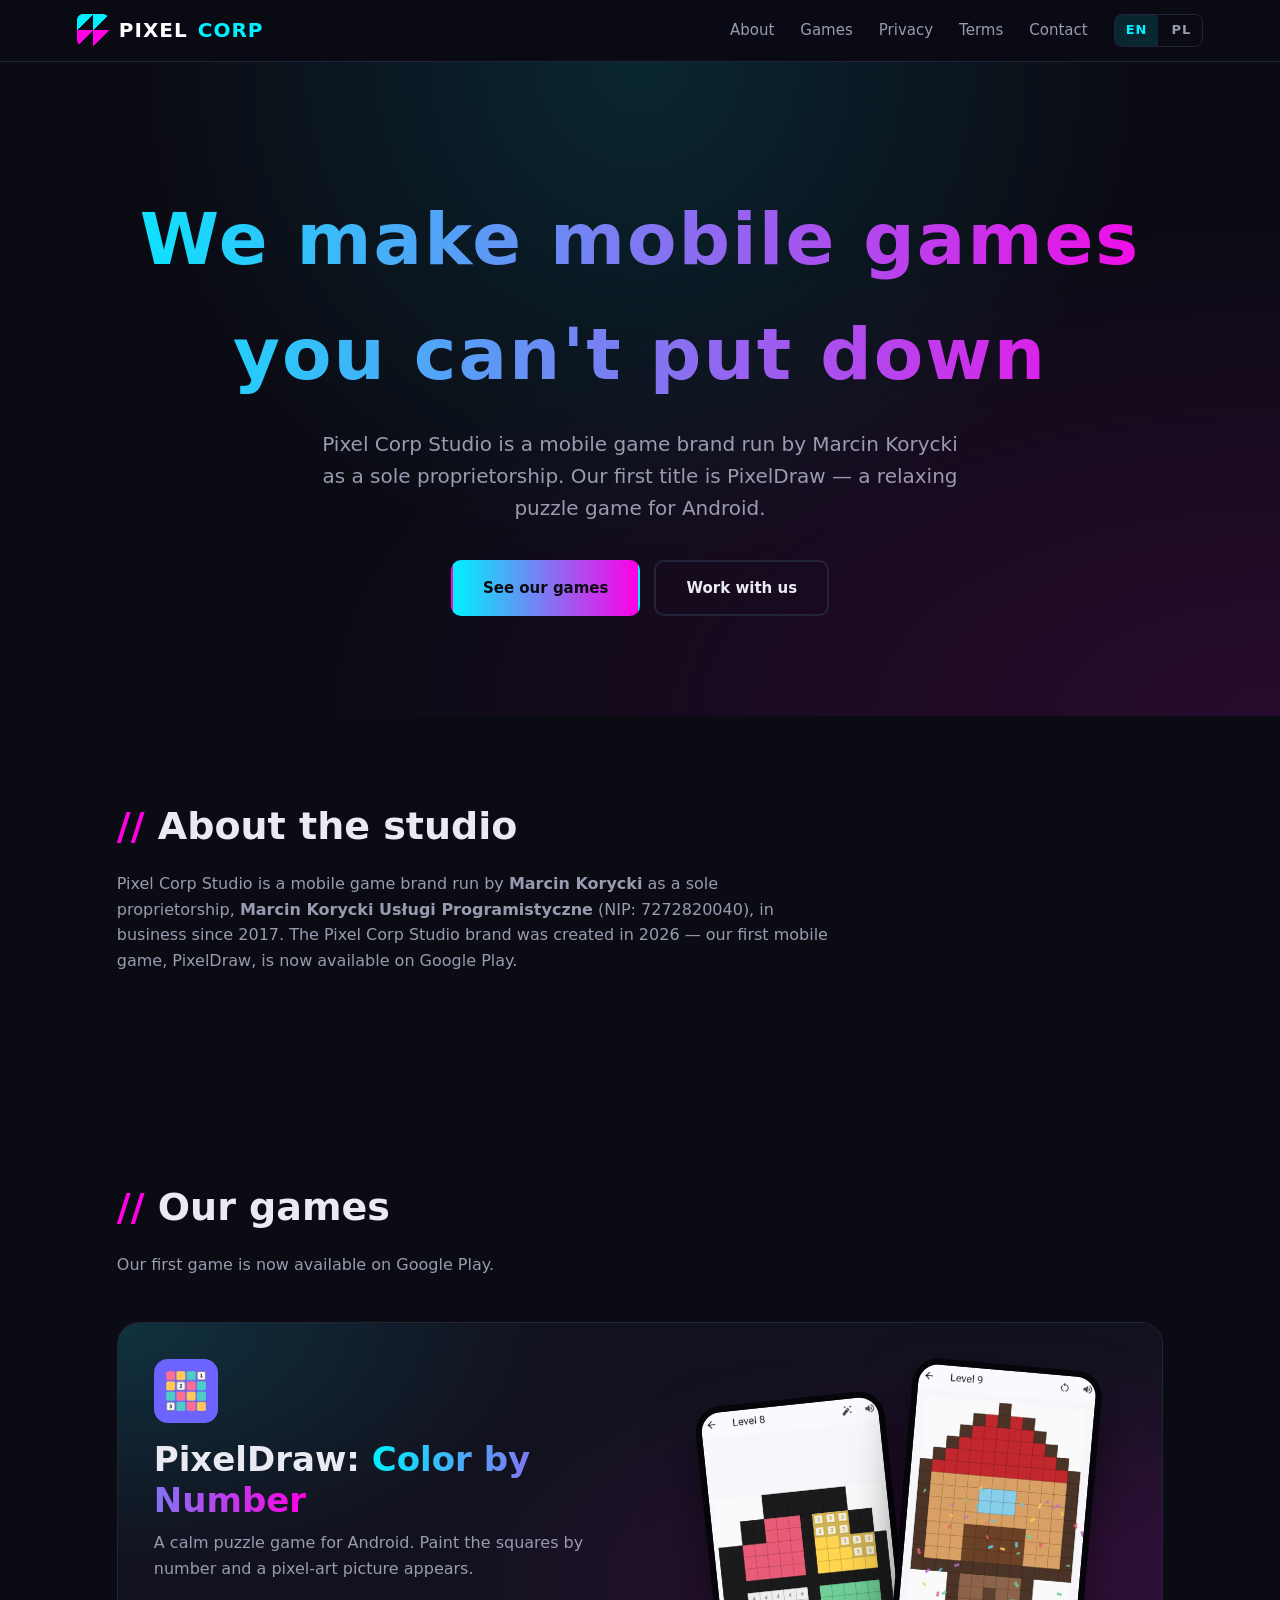
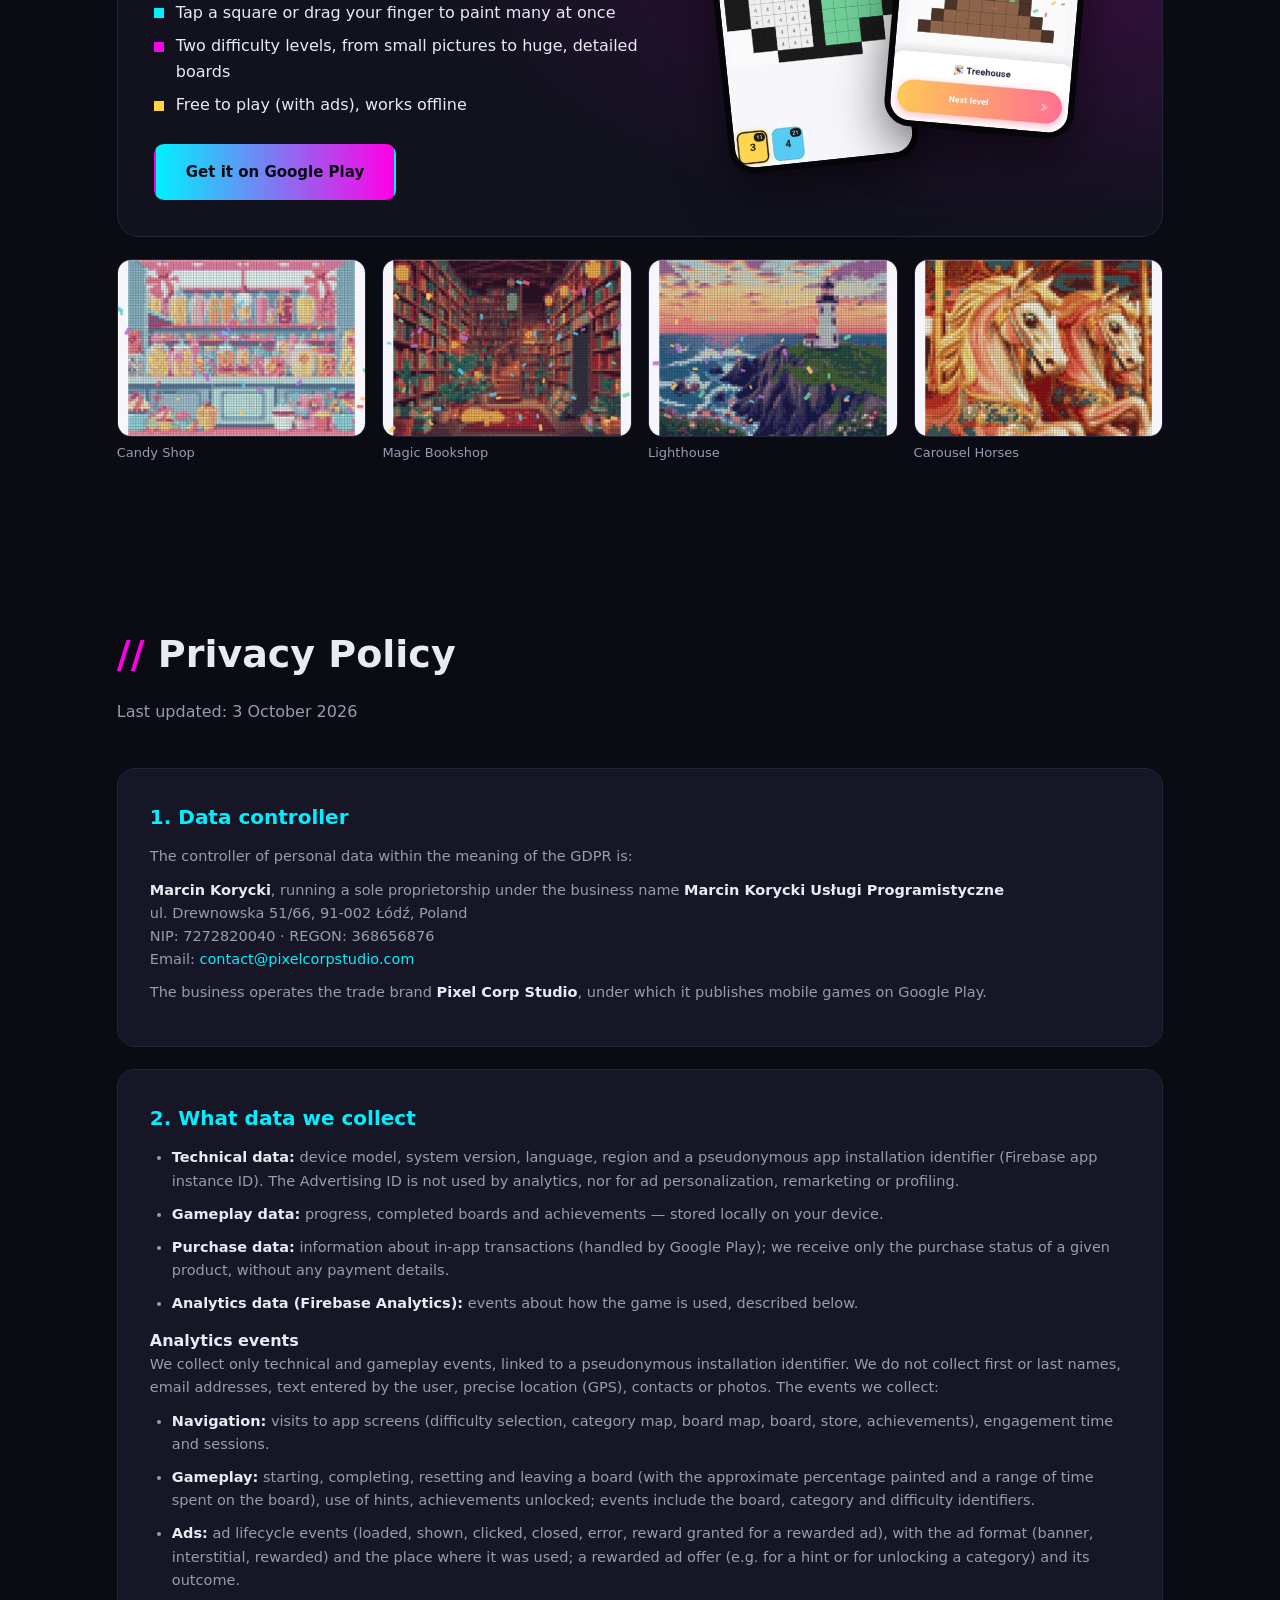
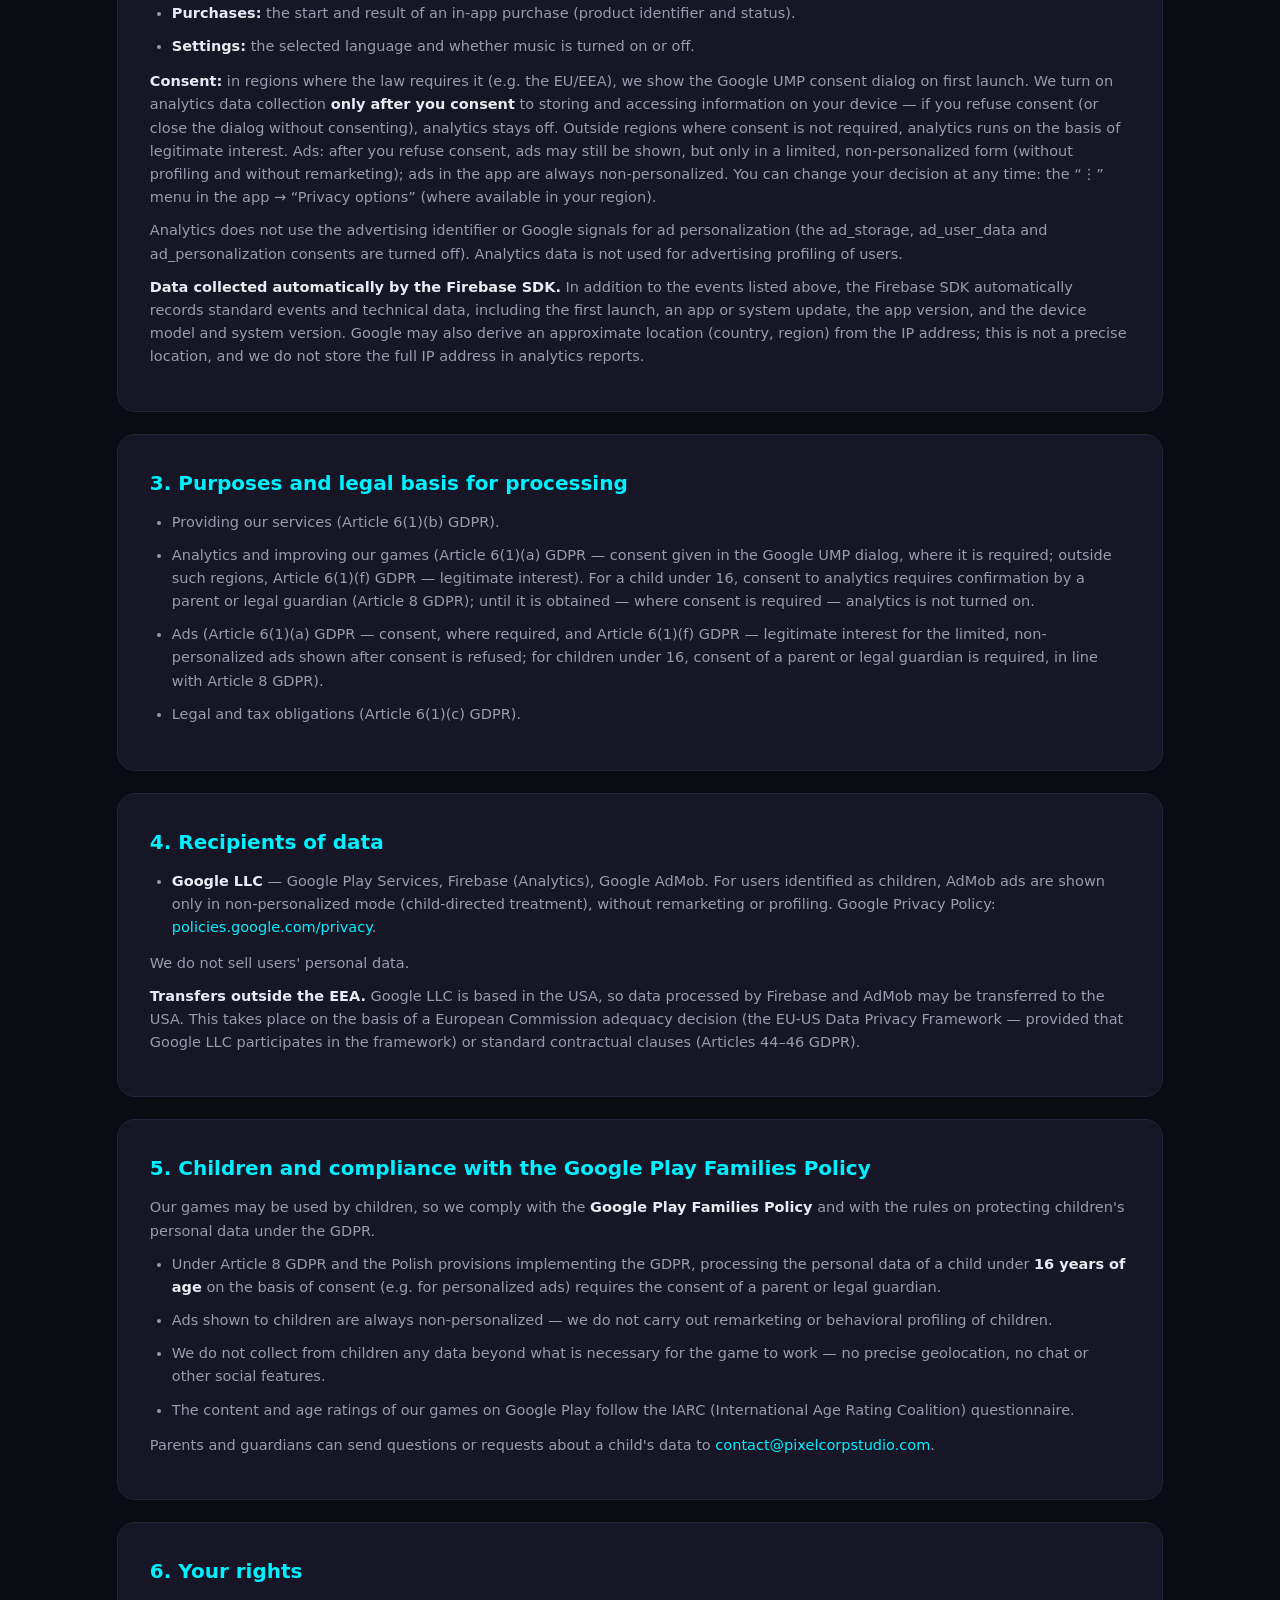
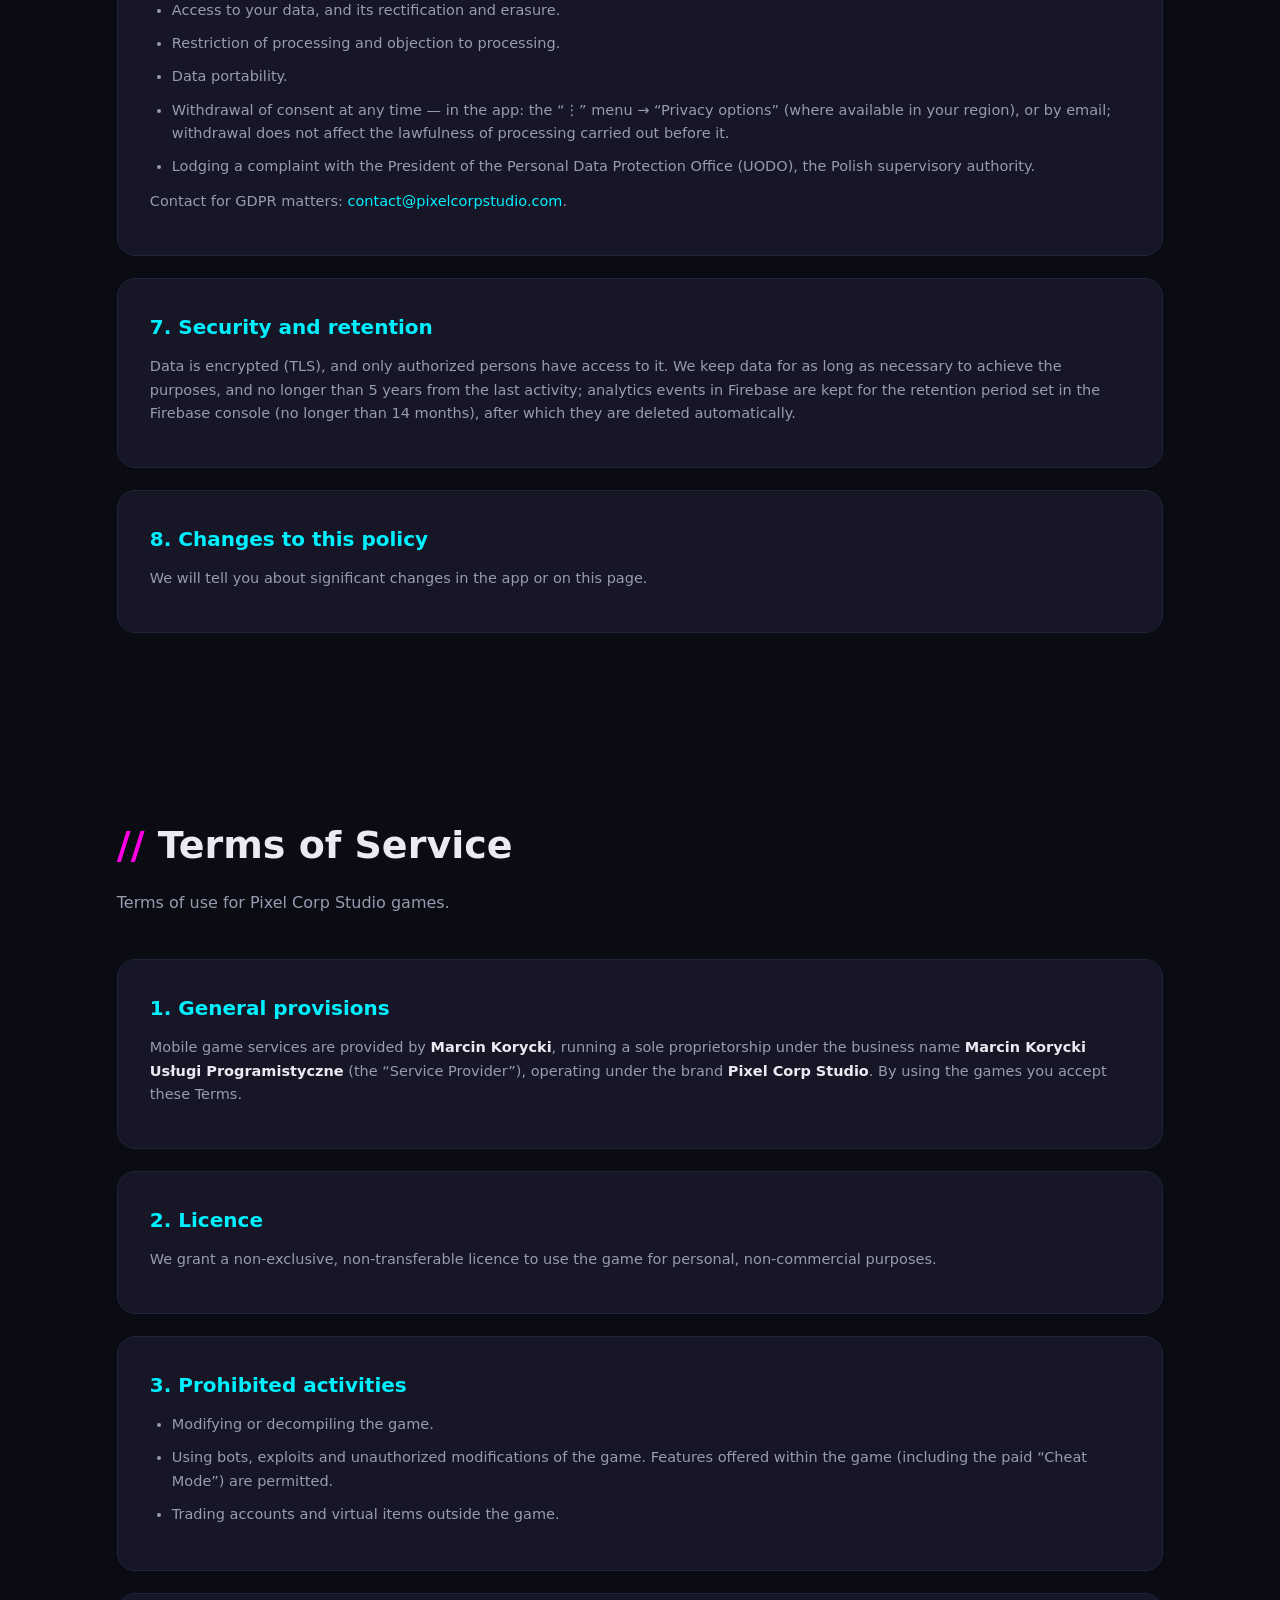
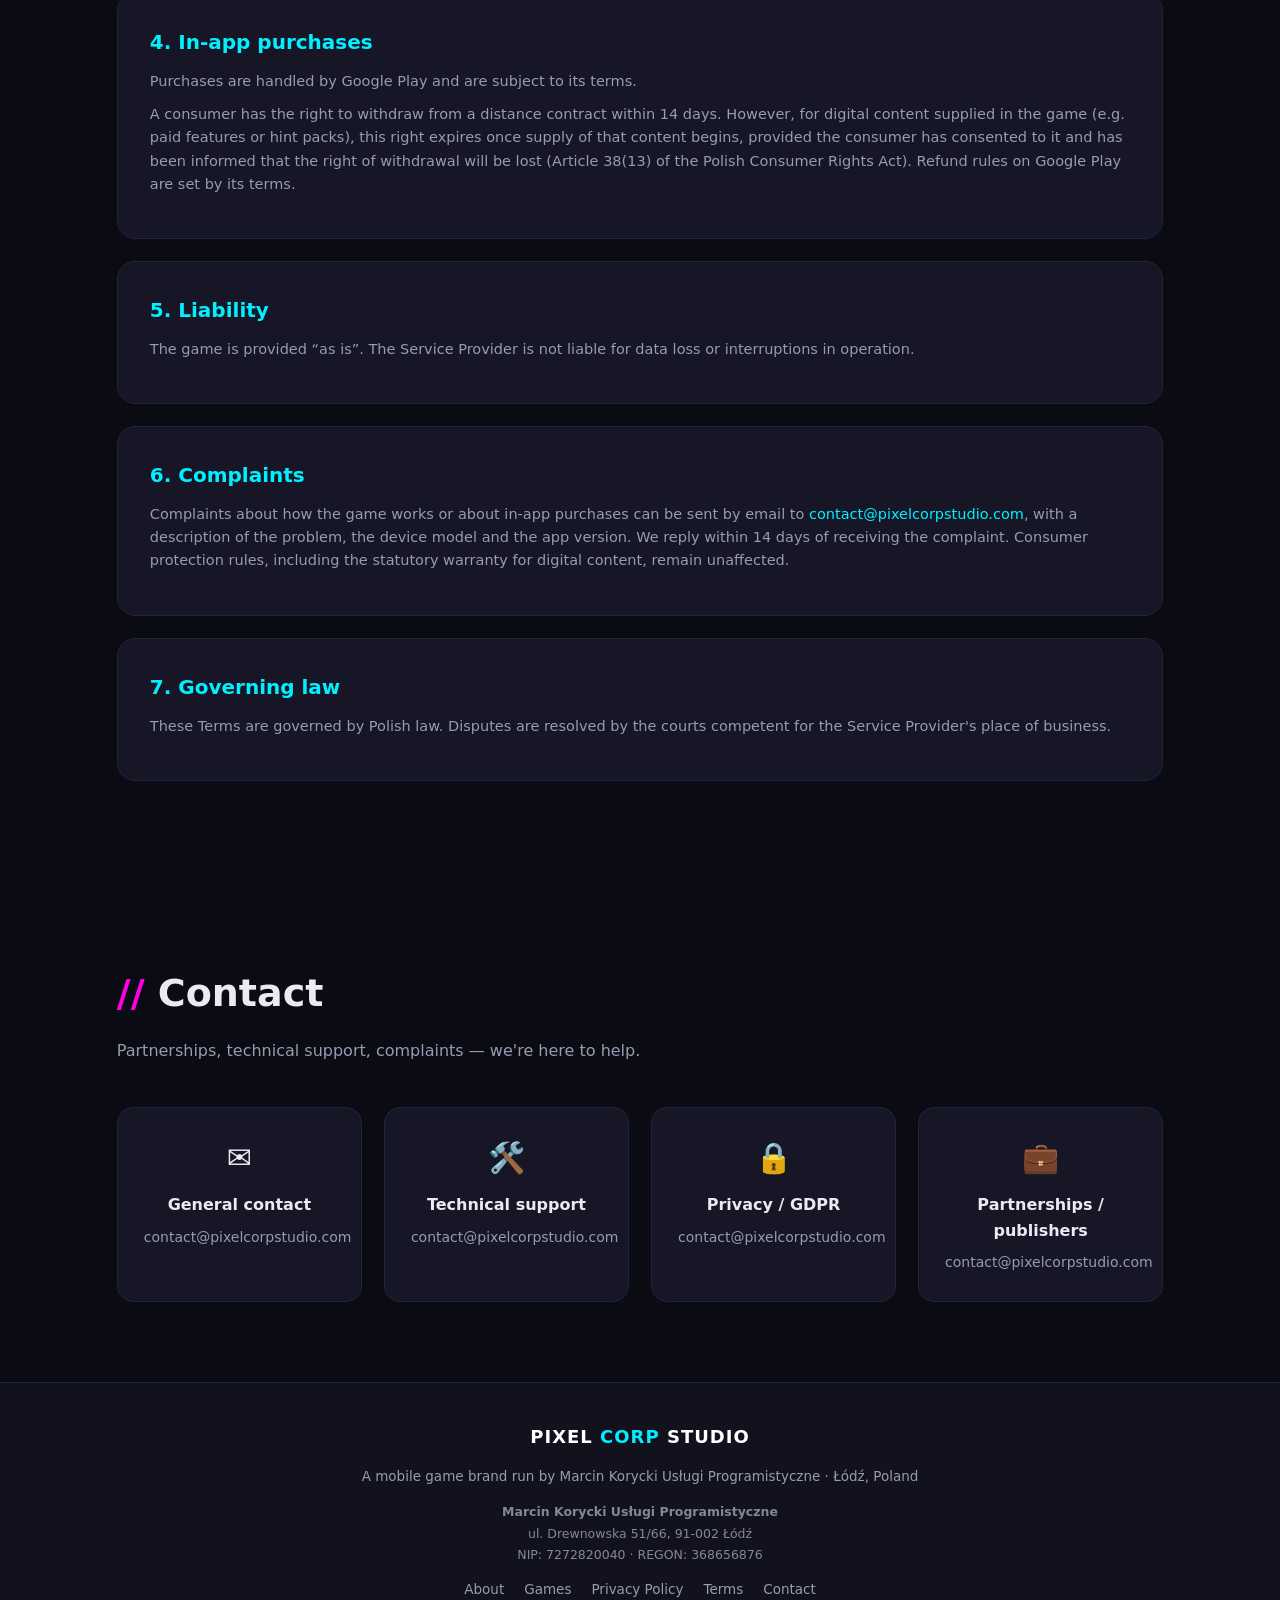
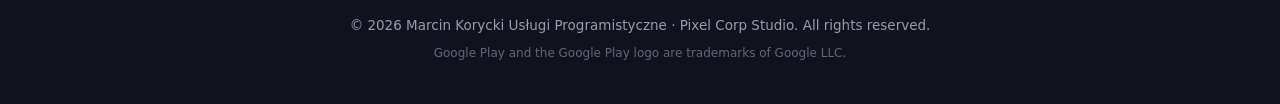
==== index.html @ 2f196684 "Auto-redirect Polish browsers to /pl/ (keeps hash), remember manual language choice" ====
<!DOCTYPE html>
<html lang="en">
<head>
<meta name="google-site-verification" content="8522fjta0KtmAq6tlZYOzUPlFx3F5fHoXZ2V8XUHtcg" />
<meta charset="UTF-8" />
<meta name="viewport" content="width=device-width, initial-scale=1.0" />
<title>Pixel Corp Studio — Mobile Game Developers</title>
<link rel="canonical" href="https://pixelcorpstudio.com/" />
<link rel="alternate" hreflang="en" href="https://pixelcorpstudio.com/" />
<link rel="alternate" hreflang="pl" href="https://pixelcorpstudio.com/pl/" />
<link rel="alternate" hreflang="x-default" href="https://pixelcorpstudio.com/" />
<meta property="og:type" content="website" />
<meta property="og:title" content="Pixel Corp Studio — Mobile Game Developers" />
<meta property="og:description" content="Pixel Corp Studio — a mobile game brand run by Marcin Korycki Usługi Programistyczne. First game: PixelDraw: Color by Number for Android." />
<meta property="og:url" content="https://pixelcorpstudio.com/" />
<meta property="og:locale" content="en_US" />
<meta name="description" content="Pixel Corp Studio — a mobile game brand run by Marcin Korycki Usługi Programistyczne. First game: PixelDraw: Color by Number for Android." />
<link rel="icon" href="data:image/svg+xml,<svg xmlns='http://www.w3.org/2000/svg' viewBox='0 0 100 100'><rect width='50' height='50' fill='%2300F0FF'/><rect x='50' y='50' width='50' height='50' fill='%23FF00E5'/></svg>" />
<link rel="stylesheet" href="/style.css" />
<script>
(function(){
  var KEY='pcs-lang';
  function get(){try{return localStorage.getItem(KEY)}catch(e){return null}}
  function set(v){try{localStorage.setItem(KEY,v)}catch(e){}}
  var pref=get();
  var nav=(navigator.languages&&navigator.languages[0])||navigator.language||'';
  var wantPl=pref?pref==='pl':/^pl\b/i.test(nav);
  if(wantPl)location.replace('/pl/'+location.search+location.hash);
  document.addEventListener('DOMContentLoaded',function(){
    var a=document.querySelector('.lang a');
    if(a)a.addEventListener('click',function(){set(a.getAttribute('hreflang'))});
  });
})();
</script>
</head>
<body>

<nav>
  <a class="logo" href="/"><div class="logo-mark"></div><span>PIXEL</span><span>CORP</span></a>
  <div class="nav-right">
  <ul>
    <li><a href="#about">About</a></li>
    <li><a href="#games">Games</a></li>
    <li><a href="#privacy">Privacy</a></li>
    <li><a href="#terms">Terms</a></li>
    <li><a href="#contact">Contact</a></li>
  </ul>
  <div class="lang" aria-label="Language"><span aria-current="true">EN</span><a href="/pl/" hreflang="pl" lang="pl">PL</a></div>
  </div>
</nav>

<header>
  <h1>We make mobile games<br>you can't put down</h1>
  <p class="sub">Pixel Corp Studio is a mobile game brand run by Marcin Korycki as a sole proprietorship. Our first title is PixelDraw — a relaxing puzzle game for Android.</p>
  <div class="buttons">
    <a href="#games" class="btn btn-primary">See our games</a>
    <a href="#contact" class="btn btn-outline">Work with us</a>
  </div>
</header>

<section id="about">
  <h2>About the studio</h2>
  <p class="lead">Pixel Corp Studio is a mobile game brand run by <strong>Marcin Korycki</strong> as a sole proprietorship, <strong>Marcin Korycki Usługi Programistyczne</strong> (NIP: 7272820040), in business since 2017. The Pixel Corp Studio brand was created in 2026 — our first mobile game, PixelDraw, is now available on Google Play.</p>
</section>

<section id="games">
  <h2>Our games</h2>
  <p class="lead">Our first game is now available on Google Play.</p>
  <div class="feature">
    <div>
      <img class="ico" src="/img/icon.webp" alt="" width="64" height="64">
      <h3>PixelDraw: <span class="grad">Color by Number</span></h3>
      <p class="desc">A calm puzzle game for Android. Paint the squares by number and a pixel-art picture appears.</p>
      <ul>
        <li>Tap a square or drag your finger to paint many at once</li>
        <li>Two difficulty levels, from small pictures to huge, detailed boards</li>
        <li>Free to play (with ads), works offline</li>
      </ul>
      <a href="https://play.google.com/store/apps/details?id=com.pixelcorpstudio.pixeldraw" class="btn btn-primary" target="_blank" rel="noopener">Get it on Google Play</a>
    </div>
    <div class="phones">
      <div class="phone a"><img src="/img/painting.webp" alt="PixelDraw gameplay while painting a picture" width="540" height="1050"></div>
      <div class="phone b"><img src="/img/treehouse.webp" alt="A finished treehouse picture in PixelDraw" width="540" height="1050"></div>
    </div>
  </div>
  <div class="gal">
    <figure><img src="/img/candy-shop.webp" alt="The Candy Shop picture in PixelDraw" width="540" height="386" loading="lazy"><figcaption>Candy Shop</figcaption></figure>
    <figure><img src="/img/bookshop.webp" alt="The Magic Bookshop picture in PixelDraw" width="540" height="386" loading="lazy"><figcaption>Magic Bookshop</figcaption></figure>
    <figure><img src="/img/lighthouse.webp" alt="The Lighthouse picture in PixelDraw" width="540" height="386" loading="lazy"><figcaption>Lighthouse</figcaption></figure>
    <figure><img src="/img/carousel.webp" alt="The Carousel Horses picture in PixelDraw" width="540" height="386" loading="lazy"><figcaption>Carousel Horses</figcaption></figure>
  </div>
</section>

<section id="privacy">
  <h2>Privacy Policy</h2>
  <p class="lead">Last updated: 3 October 2026</p>

  <div class="legal-box">
    <h3>1. Data controller</h3>
    <p>The controller of personal data within the meaning of the GDPR is:</p>
    <p><strong>Marcin Korycki</strong>, running a sole proprietorship under the business name <strong>Marcin Korycki Usługi Programistyczne</strong><br>
    ul. Drewnowska 51/66, 91-002 Łódź, Poland<br>
    NIP: 7272820040 · REGON: 368656876<br>
    Email: <a href="mailto:contact@pixelcorpstudio.com">contact@pixelcorpstudio.com</a></p>
    <p>The business operates the trade brand <strong>Pixel Corp Studio</strong>, under which it publishes mobile games on Google Play.</p>
  </div>

  <div class="legal-box">
    <h3>2. What data we collect</h3>
    <ul>
      <li><strong>Technical data:</strong> device model, system version, language, region and a pseudonymous app installation identifier (Firebase app instance ID). The Advertising ID is not used by analytics, nor for ad personalization, remarketing or profiling.</li>
      <li><strong>Gameplay data:</strong> progress, completed boards and achievements — stored locally on your device.</li>
      <li><strong>Purchase data:</strong> information about in-app transactions (handled by Google Play); we receive only the purchase status of a given product, without any payment details.</li>
      <li><strong>Analytics data (Firebase Analytics):</strong> events about how the game is used, described below.</li>
    </ul>
    <h4>Analytics events</h4>
    <p>We collect only technical and gameplay events, linked to a pseudonymous installation identifier. We do not collect first or last names, email addresses, text entered by the user, precise location (GPS), contacts or photos. The events we collect:</p>
    <ul>
      <li><strong>Navigation:</strong> visits to app screens (difficulty selection, category map, board map, board, store, achievements), engagement time and sessions.</li>
      <li><strong>Gameplay:</strong> starting, completing, resetting and leaving a board (with the approximate percentage painted and a range of time spent on the board), use of hints, achievements unlocked; events include the board, category and difficulty identifiers.</li>
      <li><strong>Ads:</strong> ad lifecycle events (loaded, shown, clicked, closed, error, reward granted for a rewarded ad), with the ad format (banner, interstitial, rewarded) and the place where it was used; a rewarded ad offer (e.g. for a hint or for unlocking a category) and its outcome.</li>
      <li><strong>Purchases:</strong> the start and result of an in-app purchase (product identifier and status).</li>
      <li><strong>Settings:</strong> the selected language and whether music is turned on or off.</li>
    </ul>
    <p><strong>Consent:</strong> in regions where the law requires it (e.g. the EU/EEA), we show the Google UMP consent dialog on first launch. We turn on analytics data collection <strong>only after you consent</strong> to storing and accessing information on your device — if you refuse consent (or close the dialog without consenting), analytics stays off. Outside regions where consent is not required, analytics runs on the basis of legitimate interest. Ads: after you refuse consent, ads may still be shown, but only in a limited, non-personalized form (without profiling and without remarketing); ads in the app are always non-personalized. You can change your decision at any time: the “⋮” menu in the app → “Privacy options” (where available in your region).</p>
    <p>Analytics does not use the advertising identifier or Google signals for ad personalization (the ad_storage, ad_user_data and ad_personalization consents are turned off). Analytics data is not used for advertising profiling of users.</p>
<p><strong>Data collected automatically by the Firebase SDK.</strong> In addition to the events listed above, the Firebase SDK automatically records standard events and technical data, including the first launch, an app or system update, the app version, and the device model and system version. Google may also derive an approximate location (country, region) from the IP address; this is not a precise location, and we do not store the full IP address in analytics reports.</p>
  </div>

  <div class="legal-box">
    <h3>3. Purposes and legal basis for processing</h3>
    <ul>
      <li>Providing our services (Article 6(1)(b) GDPR).</li>
      <li>Analytics and improving our games (Article 6(1)(a) GDPR — consent given in the Google UMP dialog, where it is required; outside such regions, Article 6(1)(f) GDPR — legitimate interest). For a child under 16, consent to analytics requires confirmation by a parent or legal guardian (Article 8 GDPR); until it is obtained — where consent is required — analytics is not turned on.</li>
      <li>Ads (Article 6(1)(a) GDPR — consent, where required, and Article 6(1)(f) GDPR — legitimate interest for the limited, non-personalized ads shown after consent is refused; for children under 16, consent of a parent or legal guardian is required, in line with Article 8 GDPR).</li>
      <li>Legal and tax obligations (Article 6(1)(c) GDPR).</li>
    </ul>
  </div>

  <div class="legal-box">
    <h3>4. Recipients of data</h3>
    <ul>
      <li><strong>Google LLC</strong> — Google Play Services, Firebase (Analytics), Google AdMob. For users identified as children, AdMob ads are shown only in non-personalized mode (child-directed treatment), without remarketing or profiling. Google Privacy Policy: <a href="https://policies.google.com/privacy" rel="noopener">policies.google.com/privacy</a>.</li>
    </ul>
    <p>We do not sell users' personal data.</p>
<p><strong>Transfers outside the EEA.</strong> Google LLC is based in the USA, so data processed by Firebase and AdMob may be transferred to the USA. This takes place on the basis of a European Commission adequacy decision (the EU-US Data Privacy Framework — provided that Google LLC participates in the framework) or standard contractual clauses (Articles 44–46 GDPR).</p>
  </div>

  <div class="legal-box">
    <h3>5. Children and compliance with the Google Play Families Policy</h3>
    <p>Our games may be used by children, so we comply with the <strong>Google Play Families Policy</strong> and with the rules on protecting children's personal data under the GDPR.</p>
    <ul>
      <li>Under Article 8 GDPR and the Polish provisions implementing the GDPR, processing the personal data of a child under <strong>16 years of age</strong> on the basis of consent (e.g. for personalized ads) requires the consent of a parent or legal guardian.</li>
      <li>Ads shown to children are always non-personalized — we do not carry out remarketing or behavioral profiling of children.</li>
      <li>We do not collect from children any data beyond what is necessary for the game to work — no precise geolocation, no chat or other social features.</li>
      <li>The content and age ratings of our games on Google Play follow the IARC (International Age Rating Coalition) questionnaire.</li>
    </ul>
    <p>Parents and guardians can send questions or requests about a child's data to <a href="mailto:contact@pixelcorpstudio.com">contact@pixelcorpstudio.com</a>.</p>
  </div>

  <div class="legal-box">
    <h3>6. Your rights</h3>
    <ul>
      <li>Access to your data, and its rectification and erasure.</li>
      <li>Restriction of processing and objection to processing.</li>
      <li>Data portability.</li>
      <li>Withdrawal of consent at any time — in the app: the “⋮” menu → “Privacy options” (where available in your region), or by email; withdrawal does not affect the lawfulness of processing carried out before it.</li>
      <li>Lodging a complaint with the President of the Personal Data Protection Office (UODO), the Polish supervisory authority.</li>
    </ul>
    <p>Contact for GDPR matters: <a href="mailto:contact@pixelcorpstudio.com">contact@pixelcorpstudio.com</a>.</p>
  </div>

  <div class="legal-box">
    <h3>7. Security and retention</h3>
    <p>Data is encrypted (TLS), and only authorized persons have access to it. We keep data for as long as necessary to achieve the purposes, and no longer than 5 years from the last activity; analytics events in Firebase are kept for the retention period set in the Firebase console (no longer than 14 months), after which they are deleted automatically.</p>
  </div>

  <div class="legal-box">
    <h3>8. Changes to this policy</h3>
    <p>We will tell you about significant changes in the app or on this page.</p>
  </div>
</section>

<section id="terms">
  <h2>Terms of Service</h2>
  <p class="lead">Terms of use for Pixel Corp Studio games.</p>

  <div class="legal-box">
    <h3>1. General provisions</h3>
    <p>Mobile game services are provided by <strong>Marcin Korycki</strong>, running a sole proprietorship under the business name <strong>Marcin Korycki Usługi Programistyczne</strong> (the “Service Provider”), operating under the brand <strong>Pixel Corp Studio</strong>. By using the games you accept these Terms.</p>
  </div>

  <div class="legal-box">
    <h3>2. Licence</h3>
    <p>We grant a non-exclusive, non-transferable licence to use the game for personal, non-commercial purposes.</p>
  </div>

  <div class="legal-box">
    <h3>3. Prohibited activities</h3>
    <ul>
      <li>Modifying or decompiling the game.</li>
      <li>Using bots, exploits and unauthorized modifications of the game. Features offered within the game (including the paid “Cheat Mode”) are permitted.</li>
      <li>Trading accounts and virtual items outside the game.</li>
    </ul>
  </div>

  <div class="legal-box">
    <h3>4. In-app purchases</h3>
    <p>Purchases are handled by Google Play and are subject to its terms.</p>
    <p>A consumer has the right to withdraw from a distance contract within 14 days. However, for digital content supplied in the game (e.g. paid features or hint packs), this right expires once supply of that content begins, provided the consumer has consented to it and has been informed that the right of withdrawal will be lost (Article 38(13) of the Polish Consumer Rights Act). Refund rules on Google Play are set by its terms.</p>
  </div>

  <div class="legal-box">
    <h3>5. Liability</h3>
    <p>The game is provided “as is”. The Service Provider is not liable for data loss or interruptions in operation.</p>
  </div>

  <div class="legal-box">
    <h3>6. Complaints</h3>
    <p>Complaints about how the game works or about in-app purchases can be sent by email to <a href="mailto:contact@pixelcorpstudio.com">contact@pixelcorpstudio.com</a>, with a description of the problem, the device model and the app version. We reply within 14 days of receiving the complaint. Consumer protection rules, including the statutory warranty for digital content, remain unaffected.</p>
  </div>

  <div class="legal-box">
    <h3>7. Governing law</h3>
    <p>These Terms are governed by Polish law. Disputes are resolved by the courts competent for the Service Provider's place of business.</p>
  </div>
</section>

<section id="contact">
  <h2>Contact</h2>
  <p class="lead">Partnerships, technical support, complaints — we're here to help.</p>
  <div class="contact-grid">
    <div class="contact-card">
      <div class="icon">✉️</div>
      <h4>General contact</h4>
      <a href="mailto:contact@pixelcorpstudio.com">contact@pixelcorpstudio.com</a>
    </div>
    <div class="contact-card">
      <div class="icon">🛠️</div>
      <h4>Technical support</h4>
      <a href="mailto:contact@pixelcorpstudio.com">contact@pixelcorpstudio.com</a>
    </div>
    <div class="contact-card">
      <div class="icon">🔒</div>
      <h4>Privacy / GDPR</h4>
      <a href="mailto:contact@pixelcorpstudio.com">contact@pixelcorpstudio.com</a>
    </div>
    <div class="contact-card">
      <div class="icon">💼</div>
      <h4>Partnerships / publishers</h4>
      <a href="mailto:contact@pixelcorpstudio.com">contact@pixelcorpstudio.com</a>
    </div>
  </div>
</section>

<footer>
  <div class="flogo">PIXEL <span>CORP</span> STUDIO</div>
  <p>A mobile game brand run by Marcin Korycki Usługi Programistyczne · Łódź, Poland</p>
  <div class="legal-info">
    <strong>Marcin Korycki Usługi Programistyczne</strong><br>
    ul. Drewnowska 51/66, 91-002 Łódź<br>
    NIP: 7272820040 · REGON: 368656876
  </div>
  <div class="links">
    <a href="#about">About</a>
    <a href="#games">Games</a>
    <a href="#privacy">Privacy Policy</a>
    <a href="#terms">Terms</a>
    <a href="#contact">Contact</a>
  </div>
  <p>© 2026 Marcin Korycki Usługi Programistyczne · Pixel Corp Studio. All rights reserved.</p>
  <p style="margin-top:8px;font-size:12px;opacity:.6">Google Play and the Google Play logo are trademarks of Google LLC.</p>
</footer>

</body>
</html>
---- style.css ----
:root{
    --cyan:#00F0FF;--magenta:#FF00E5;--bg:#0B0B14;--bg2:#12121F;
    --card:#161626;--text:#EAEAF2;--muted:#9A9AB0;--border:#23233A;
  }
  *{box-sizing:border-box;margin:0;padding:0}
  html{scroll-behavior:smooth}
  body{font-family:'Segoe UI',system-ui,-apple-system,sans-serif;background:var(--bg);color:var(--text);line-height:1.6;overflow-x:hidden}
  a{color:var(--cyan);text-decoration:none;transition:.2s}
  a:hover{color:var(--magenta)}
  a.logo,a.logo:hover{color:inherit}

  nav{position:sticky;top:0;z-index:100;background:rgba(11,11,20,.85);backdrop-filter:blur(12px);border-bottom:1px solid var(--border);padding:14px 6%;display:flex;align-items:center;justify-content:space-between}
  .logo{display:flex;align-items:center;gap:10px;font-weight:900;font-size:20px;letter-spacing:1px}
  .logo-mark{width:32px;height:32px;background:
      linear-gradient(135deg,var(--cyan) 0 50%,transparent 50%) top left/50% 50% no-repeat,
      linear-gradient(135deg,var(--magenta) 0 50%,transparent 50%) bottom right/50% 50% no-repeat,
      linear-gradient(135deg,var(--cyan) 0 50%,transparent 50%) top right/50% 50% no-repeat,
      linear-gradient(135deg,var(--magenta) 0 50%,transparent 50%) bottom left/50% 50% no-repeat;border-radius:6px}
  .logo span:first-of-type{color:#fff}
  .logo span:last-of-type{color:var(--cyan)}
  nav ul{display:flex;gap:26px;list-style:none;font-size:15px}
  nav ul a{color:var(--muted)}
  nav ul a:hover{color:#fff}
  @media(max-width:760px){nav ul{display:none}}

  header{padding:120px 6% 100px;text-align:center;background:
      radial-gradient(ellipse at top, rgba(0,240,255,.12), transparent 55%),
      radial-gradient(ellipse at bottom right, rgba(255,0,229,.12), transparent 55%)}
  header h1{font-size:clamp(38px,7vw,72px);font-weight:900;letter-spacing:2px;margin-bottom:16px;background:linear-gradient(90deg,var(--cyan),var(--magenta));-webkit-background-clip:text;background-clip:text;color:transparent}
  header p.sub{font-size:clamp(16px,2vw,20px);color:var(--muted);max-width:660px;margin:0 auto 36px}
  .buttons{display:flex;gap:14px;justify-content:center;flex-wrap:wrap}
  .btn{padding:14px 30px;border-radius:10px;font-weight:700;font-size:15px;border:2px solid transparent;cursor:pointer;transition:.25s;display:inline-block}
  .btn-primary{background:linear-gradient(90deg,var(--cyan),var(--magenta));color:#0B0B14}
  .btn-primary:hover{transform:translateY(-2px);box-shadow:0 8px 30px rgba(0,240,255,.35);color:#0B0B14}
  .btn-outline{border-color:var(--border);color:var(--text)}
  .btn-outline:hover{border-color:var(--cyan);color:var(--cyan)}

  section{padding:80px 6%;max-width:1200px;margin:0 auto}
  section h2{font-size:clamp(26px,3.5vw,38px);margin-bottom:14px;font-weight:800}
  section h2::before{content:"// ";color:var(--magenta);font-weight:900}
  section .lead{color:var(--muted);margin-bottom:44px;max-width:720px;font-size:16px}

  .about-grid{display:grid;grid-template-columns:repeat(auto-fit,minmax(230px,1fr));gap:22px}
  .stat{background:var(--card);border:1px solid var(--border);border-radius:16px;padding:28px;text-align:center;transition:.25s}
  .stat:hover{border-color:var(--cyan);transform:translateY(-4px)}
  .stat b{display:block;font-size:36px;background:linear-gradient(90deg,var(--cyan),var(--magenta));-webkit-background-clip:text;background-clip:text;color:transparent}
  .stat span{color:var(--muted);font-size:14px;letter-spacing:1px;text-transform:uppercase}

  .games{display:grid;grid-template-columns:repeat(auto-fit,minmax(280px,1fr));gap:24px}
  .game{background:var(--card);border:1px solid var(--border);border-radius:18px;overflow:hidden;transition:.25s;display:flex;flex-direction:column}
  .game:hover{border-color:var(--magenta);transform:translateY(-6px);box-shadow:0 12px 40px rgba(255,0,229,.18)}
  .game .cover{height:170px;display:flex;align-items:center;justify-content:center;font-size:52px;font-weight:900;letter-spacing:2px}
  .game .info{padding:22px}
  .game h3{font-size:20px;margin-bottom:8px}
  .game p{color:var(--muted);font-size:14px;margin-bottom:16px}
  .tags{display:flex;gap:8px;flex-wrap:wrap;margin-bottom:14px}
  .tag{font-size:11px;text-transform:uppercase;letter-spacing:1px;padding:4px 10px;border-radius:20px;background:rgba(0,240,255,.1);color:var(--cyan);border:1px solid rgba(0,240,255,.3)}
  .tag-soon{background:rgba(255,0,229,.1);color:var(--magenta);border-color:rgba(255,0,229,.3)}

  .legal-box{background:var(--card);border:1px solid var(--border);border-radius:18px;padding:32px;margin-bottom:22px}
  .legal-box h3{margin-bottom:12px;color:var(--cyan);font-size:20px}
  .legal-box p, .legal-box li{color:var(--muted);font-size:14.5px;margin-bottom:10px}
  .legal-box ul{padding-left:22px;margin-bottom:12px}
  .legal-box strong{color:var(--text)}

  .contact-grid{display:grid;grid-template-columns:repeat(auto-fit,minmax(240px,1fr));gap:22px}
  .contact-card{background:var(--card);border:1px solid var(--border);border-radius:16px;padding:26px;text-align:center;transition:.25s}
  .contact-card:hover{border-color:var(--cyan)}
  .contact-card .icon{font-size:30px;margin-bottom:10px}
  .contact-card h4{margin-bottom:6px;font-size:16px}
  .contact-card p, .contact-card a{color:var(--muted);font-size:14px}

  footer{border-top:1px solid var(--border);padding:40px 6%;text-align:center;color:var(--muted);font-size:13.5px;background:var(--bg2)}
  footer .flogo{margin-bottom:14px;font-weight:900;letter-spacing:1px;color:#fff;font-size:18px}
  footer .flogo span{color:var(--cyan)}
  footer .legal-info{margin:14px auto;max-width:640px;font-size:12.5px;opacity:.85;line-height:1.7}
  footer .links{margin:14px 0;display:flex;gap:20px;justify-content:center;flex-wrap:wrap}
  footer .links a{color:var(--muted)}

  .nav-right{display:flex;align-items:center;gap:26px}
  .lang{display:flex;gap:2px;font-size:13px;font-weight:700;letter-spacing:1px;border:1px solid var(--border);border-radius:8px;overflow:hidden}
  .lang a,.lang span{padding:5px 11px;color:var(--muted)}
  .lang a:hover{color:#fff}
  .lang span{background:rgba(0,240,255,.12);color:var(--cyan)}

  .grad{background:linear-gradient(90deg,var(--cyan),var(--magenta));-webkit-background-clip:text;background-clip:text;color:transparent}
  .feature{display:grid;grid-template-columns:1.1fr 1fr;gap:32px;align-items:center;padding:36px;border-radius:22px;border:1px solid var(--border);background:radial-gradient(900px 400px at 85% 50%,rgba(255,0,229,.16),transparent 60%),radial-gradient(700px 400px at 0% 0%,rgba(0,240,255,.14),transparent 60%),var(--bg2)}
  .feature .ico{width:64px;height:64px;border-radius:14px;margin-bottom:16px;display:block}
  .feature h3{font-size:clamp(24px,3.4vw,34px);line-height:1.2;margin-bottom:10px}
  .feature p.desc{color:var(--muted);margin-bottom:18px;max-width:52ch}
  .feature ul{list-style:none;display:grid;gap:8px;margin:0 0 26px}
  .feature li{padding-left:22px;position:relative}
  .feature li::before{content:"";position:absolute;left:0;top:.55em;width:10px;height:10px;background:var(--cyan)}
  .feature li:nth-child(2)::before{background:var(--magenta)}
  .feature li:nth-child(3)::before{background:#FFD23F}
  .phones{position:relative;height:430px}
  .phones{--pw:190px}
  .phone{position:absolute;top:0;width:var(--pw);aspect-ratio:540/1050;border-radius:26px;border:6px solid #05050A;background:#05050A;overflow:hidden;box-shadow:0 20px 50px rgba(0,0,0,.55)}
  .phone img{width:100%;height:100%;display:block;object-fit:cover}
  .phone.a{left:50%;margin-left:calc(-1 * var(--pw));transform:rotate(-6deg);top:34px}
  .phone.b{left:50%;margin-left:-4px;transform:rotate(5deg);z-index:2}
  .gal{display:grid;grid-template-columns:repeat(auto-fit,minmax(200px,1fr));gap:16px;margin-top:22px}
  .gal figure{margin:0}
  .gal img{width:100%;height:auto;aspect-ratio:7/5;object-fit:cover;border-radius:14px;border:1px solid var(--border);display:block}
  .gal figcaption{font-size:13px;color:var(--muted);margin-top:6px}
  @media(max-width:760px){.nav-right{gap:0}.feature{grid-template-columns:1fr;padding:24px}.phones{--pw:140px;height:330px}}
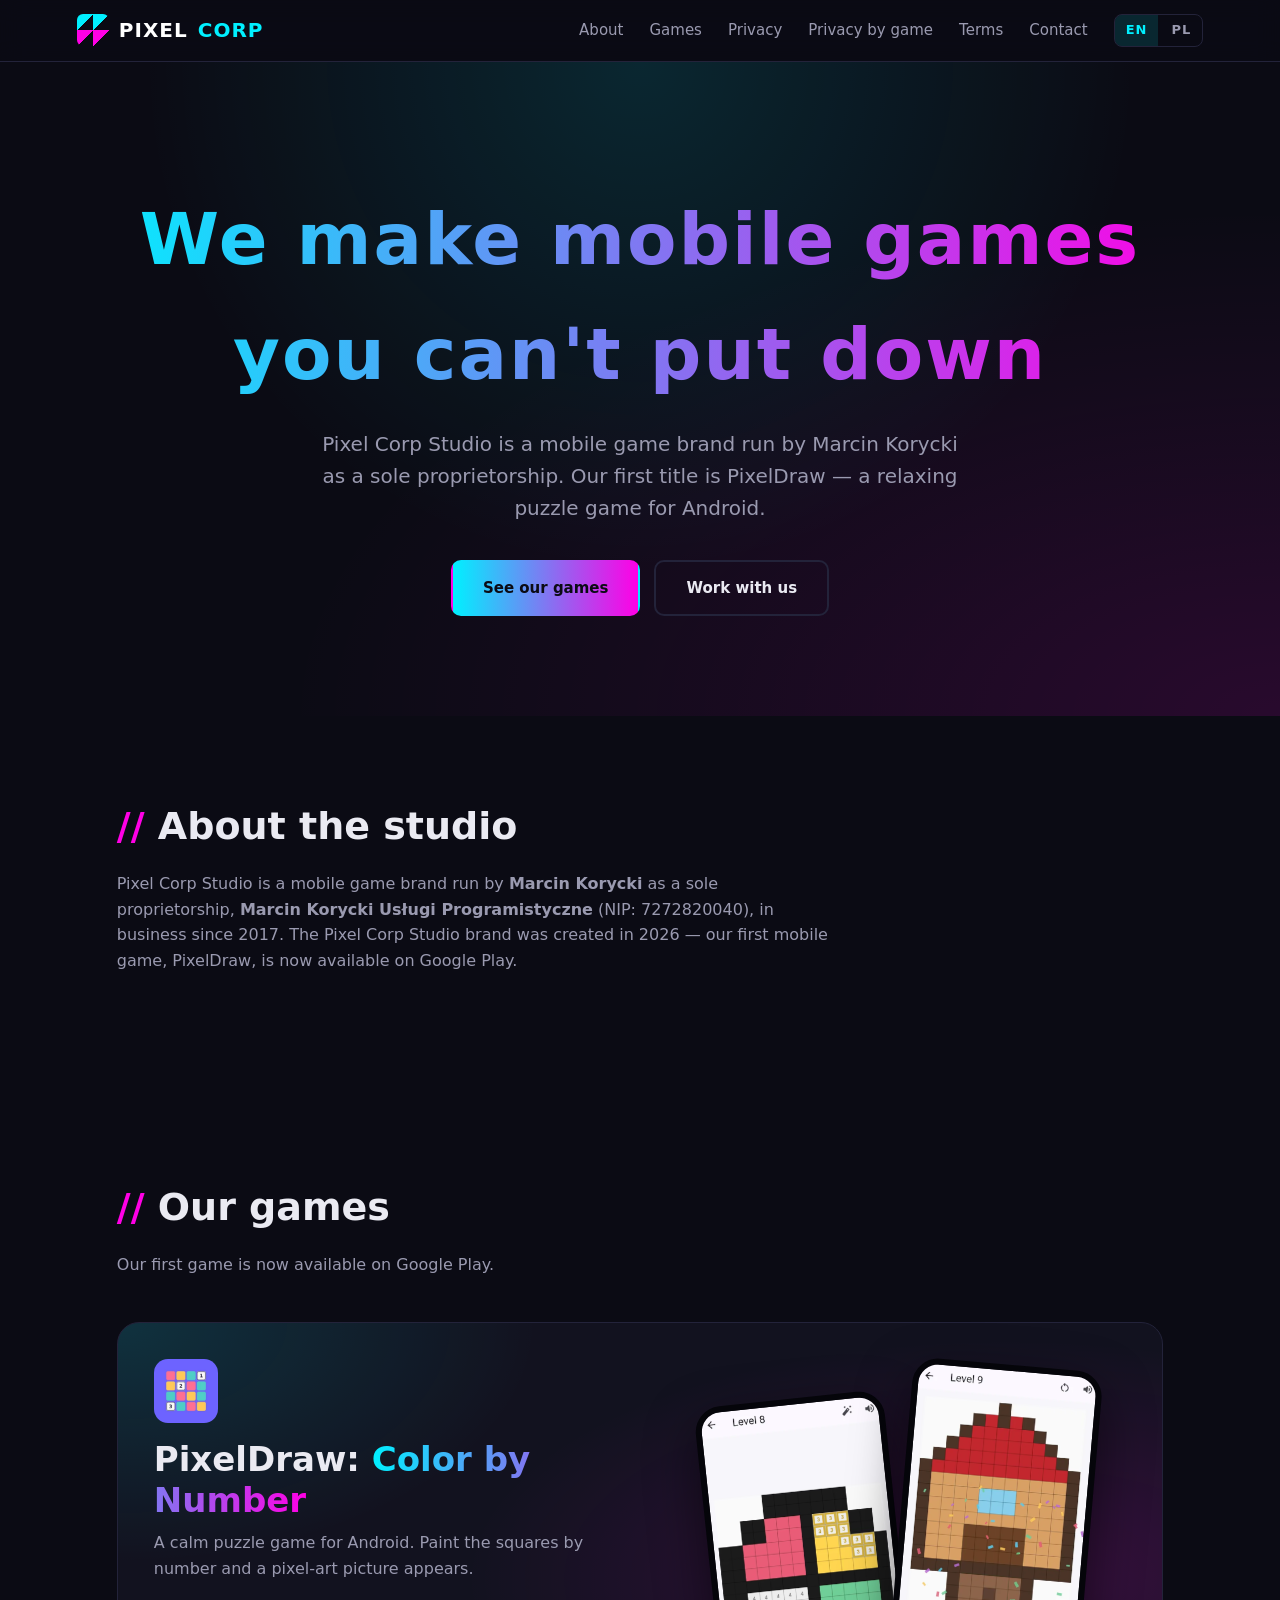
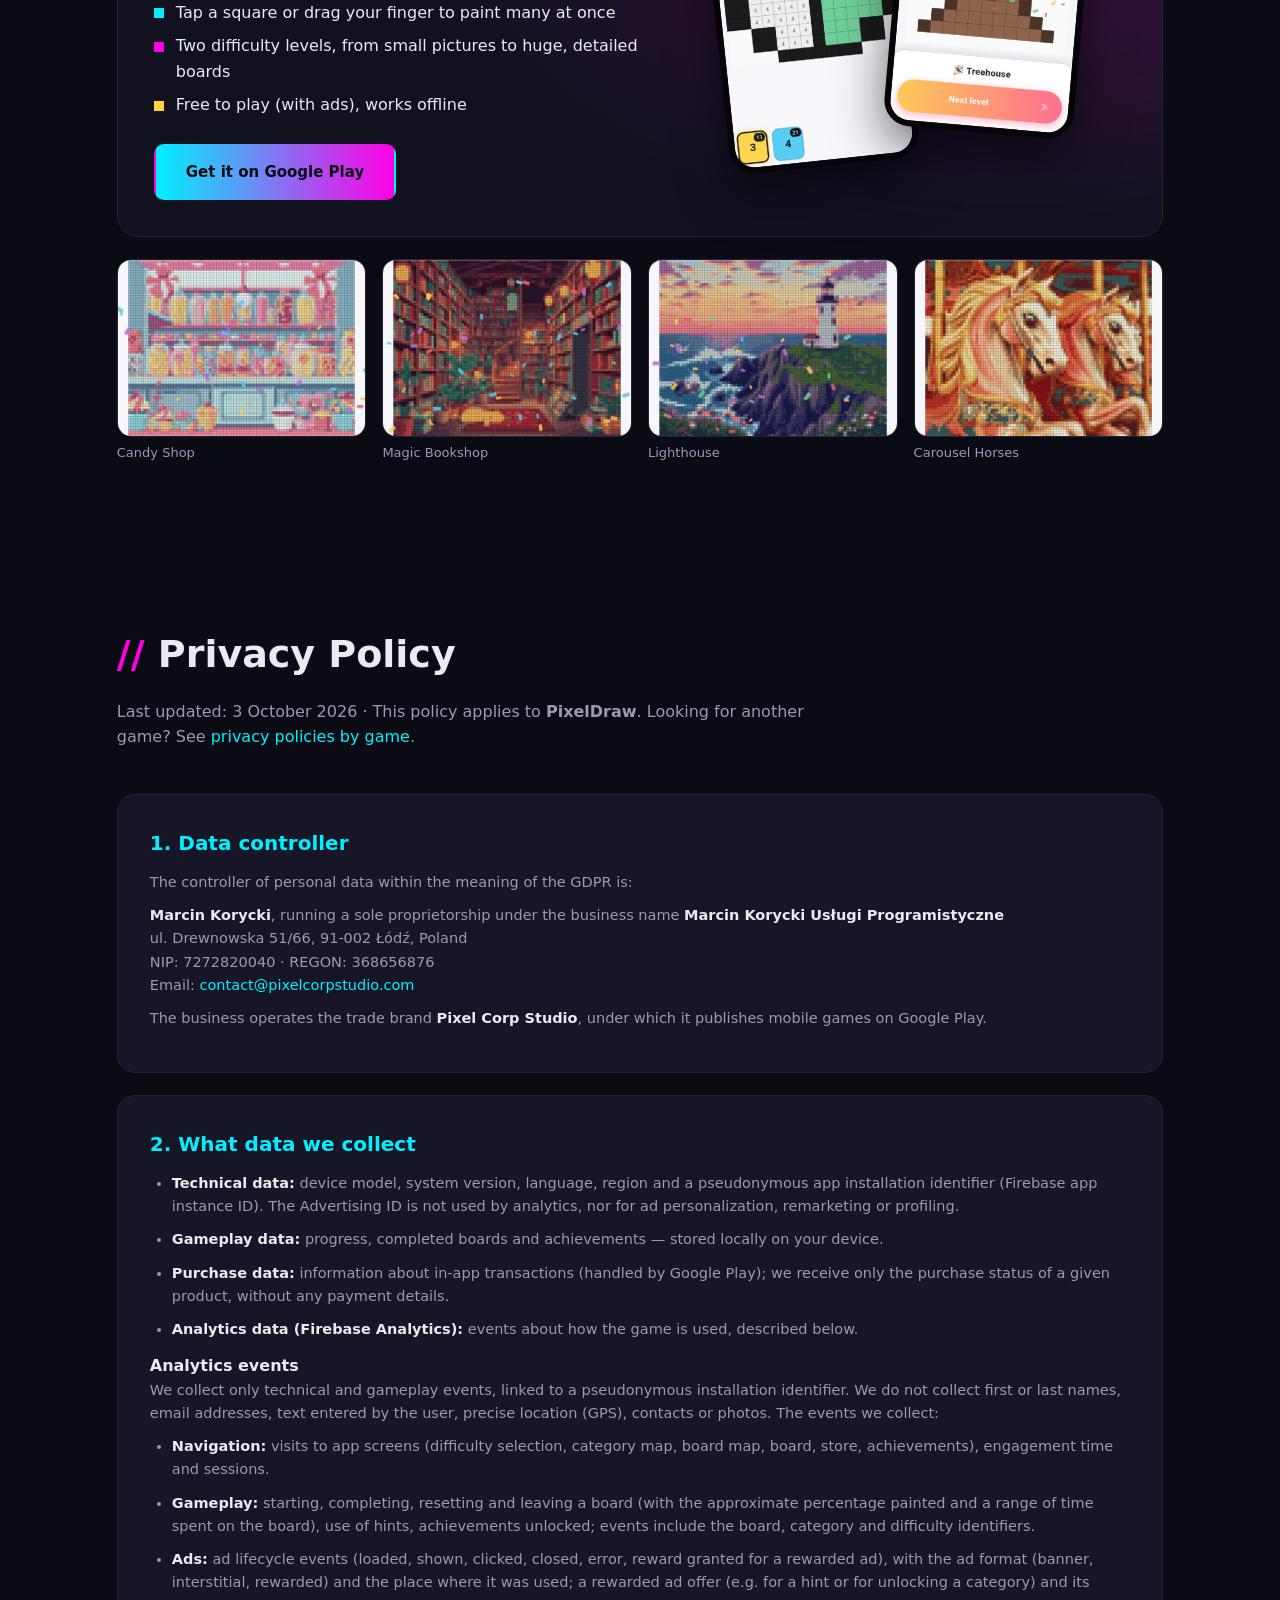
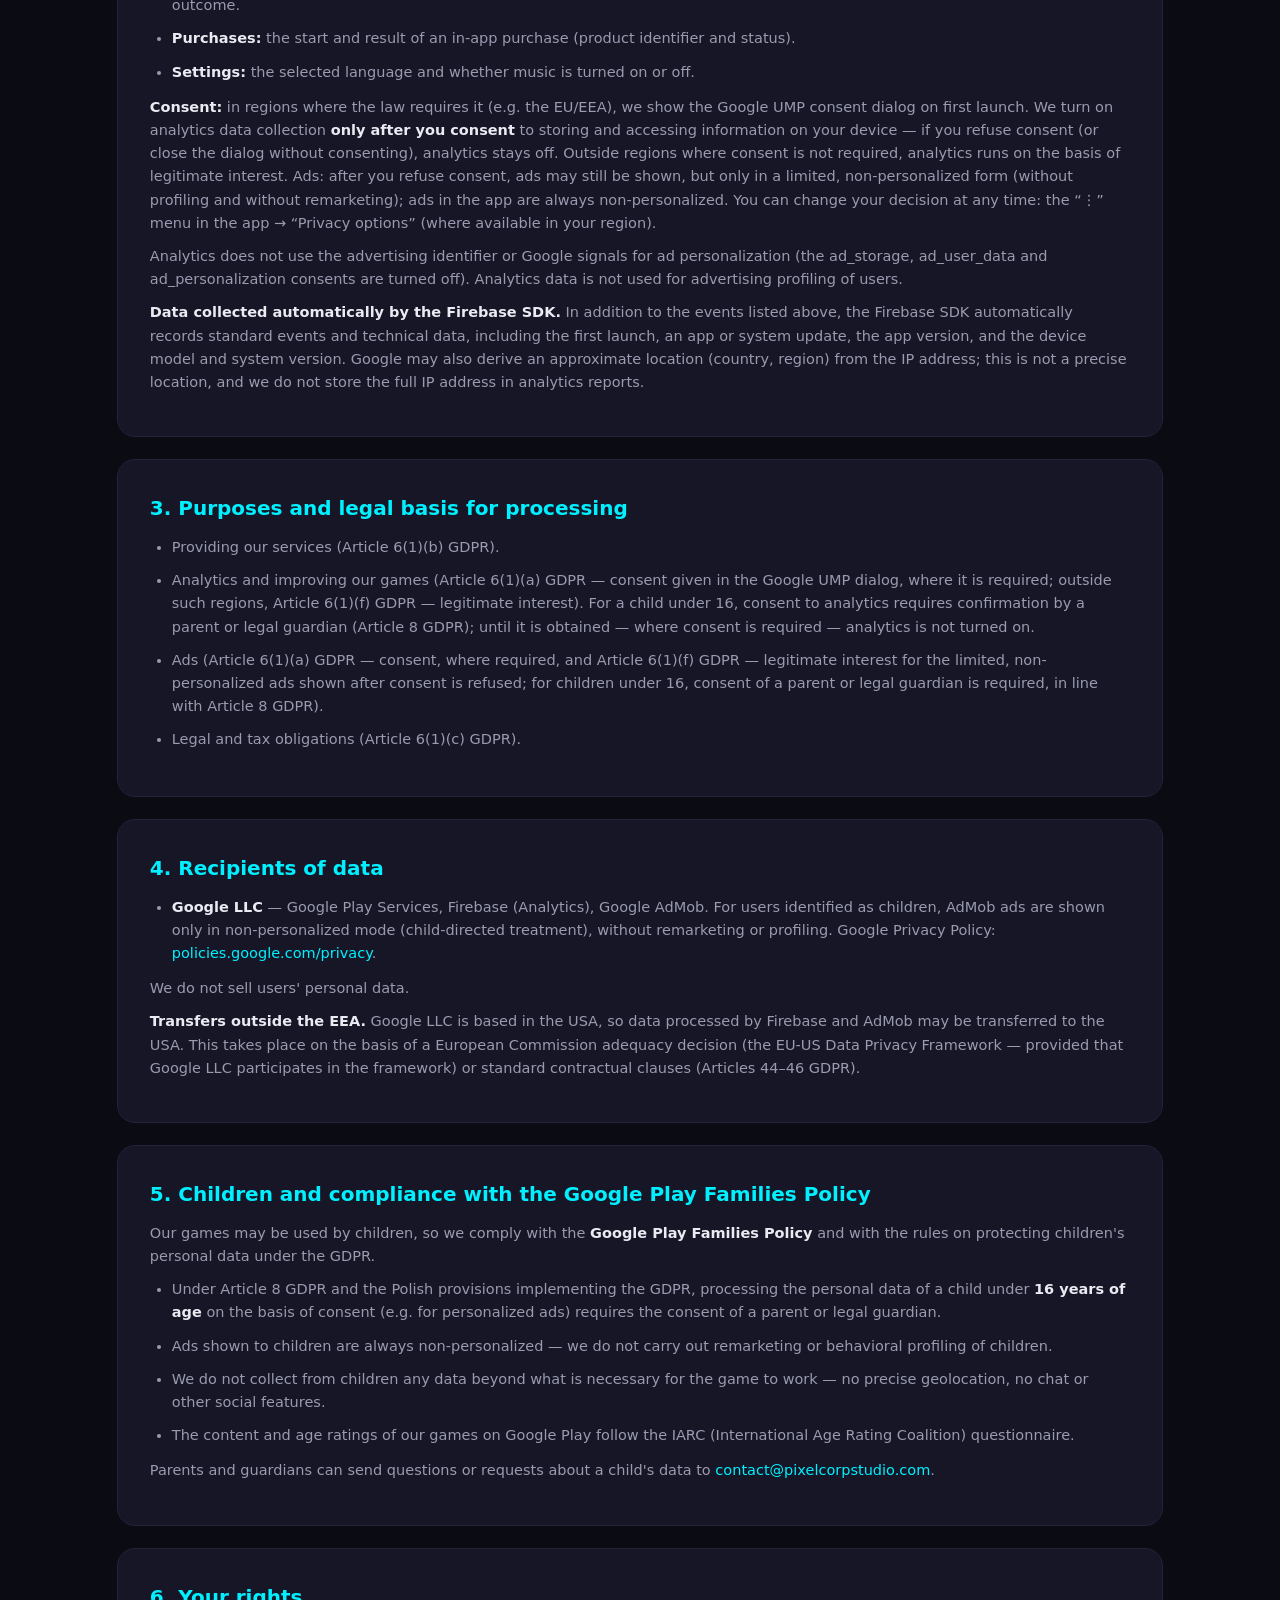
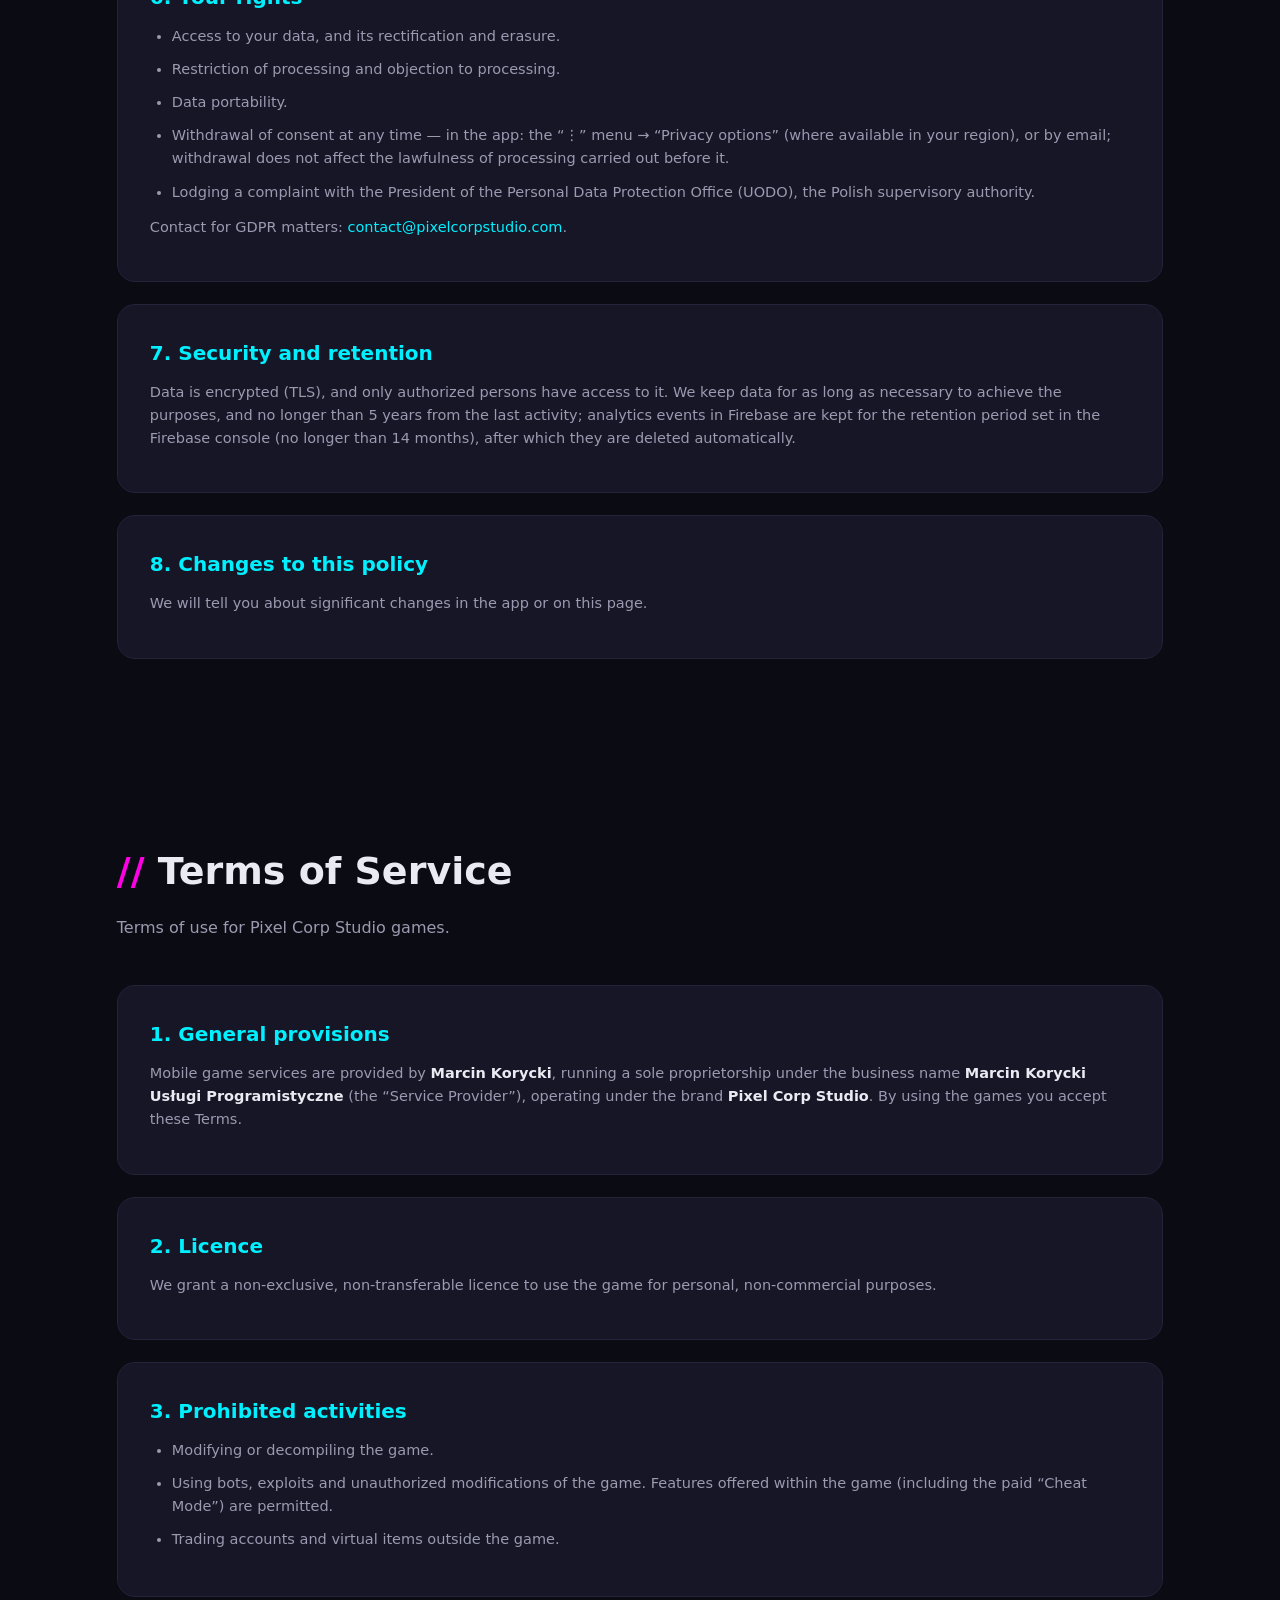
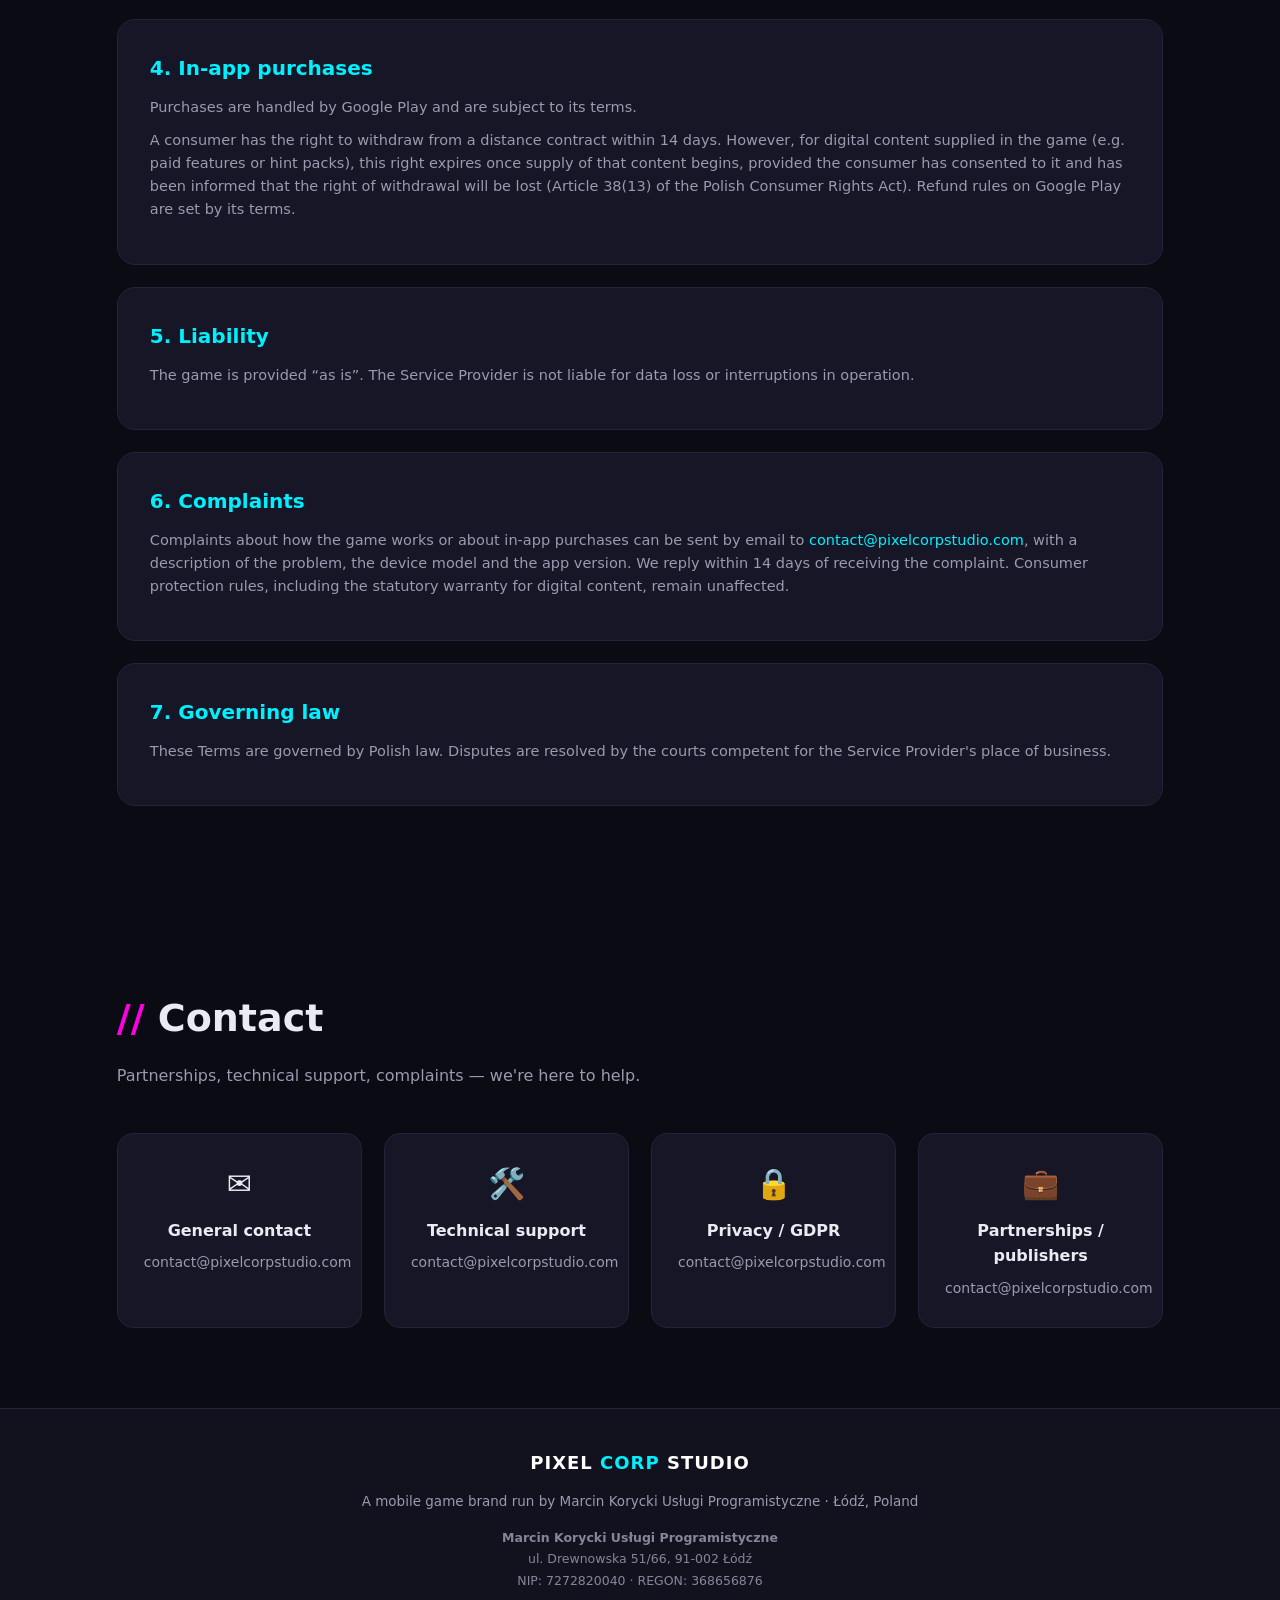
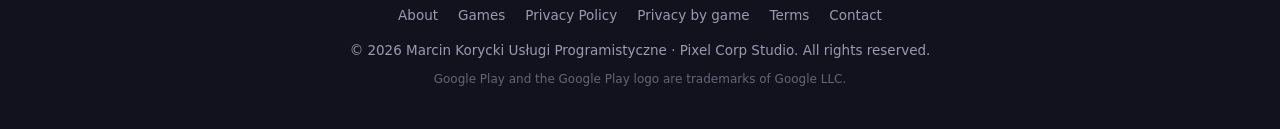
==== commit 5f57241f: "Polityki prywatności per gra: strona /privacy/ i /pl/privacy/, polityka Lumeny (EN/PL), link w menu " ====
--- a/index.html
+++ b/index.html
@@ -42,6 +42,7 @@
     <li><a href="#about">About</a></li>
     <li><a href="#games">Games</a></li>
     <li><a href="#privacy">Privacy</a></li>
+    <li><a href="/privacy/">Privacy by game</a></li>
     <li><a href="#terms">Terms</a></li>
     <li><a href="#contact">Contact</a></li>
   </ul>
@@ -93,7 +94,7 @@
 
 <section id="privacy">
   <h2>Privacy Policy</h2>
-  <p class="lead">Last updated: 3 October 2026</p>
+  <p class="lead">Last updated: 3 October 2026 · This policy applies to <strong>PixelDraw</strong>. Looking for another game? See <a href="/privacy/">privacy policies by game</a>.</p>
 
   <div class="legal-box">
     <h3>1. Data controller</h3>
@@ -265,6 +266,7 @@
     <a href="#about">About</a>
     <a href="#games">Games</a>
     <a href="#privacy">Privacy Policy</a>
+    <a href="/privacy/">Privacy by game</a>
     <a href="#terms">Terms</a>
     <a href="#contact">Contact</a>
   </div>
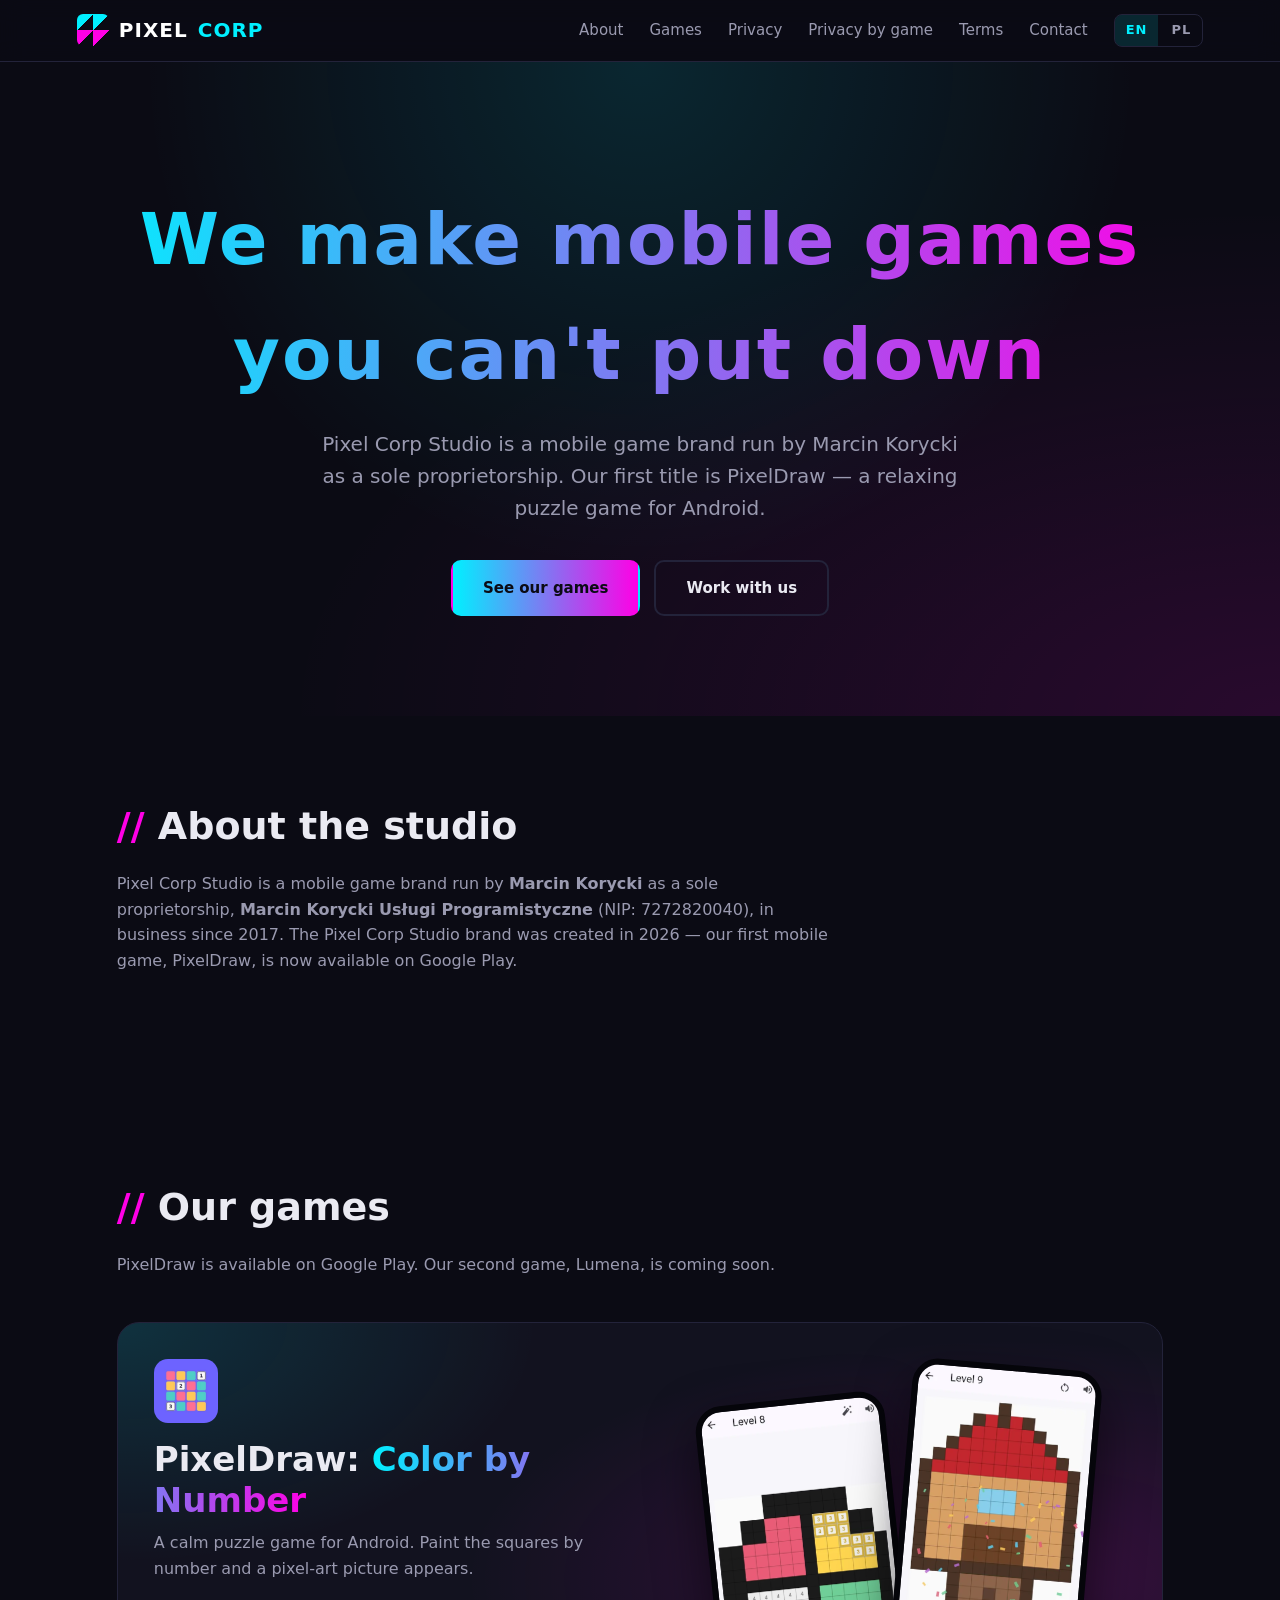
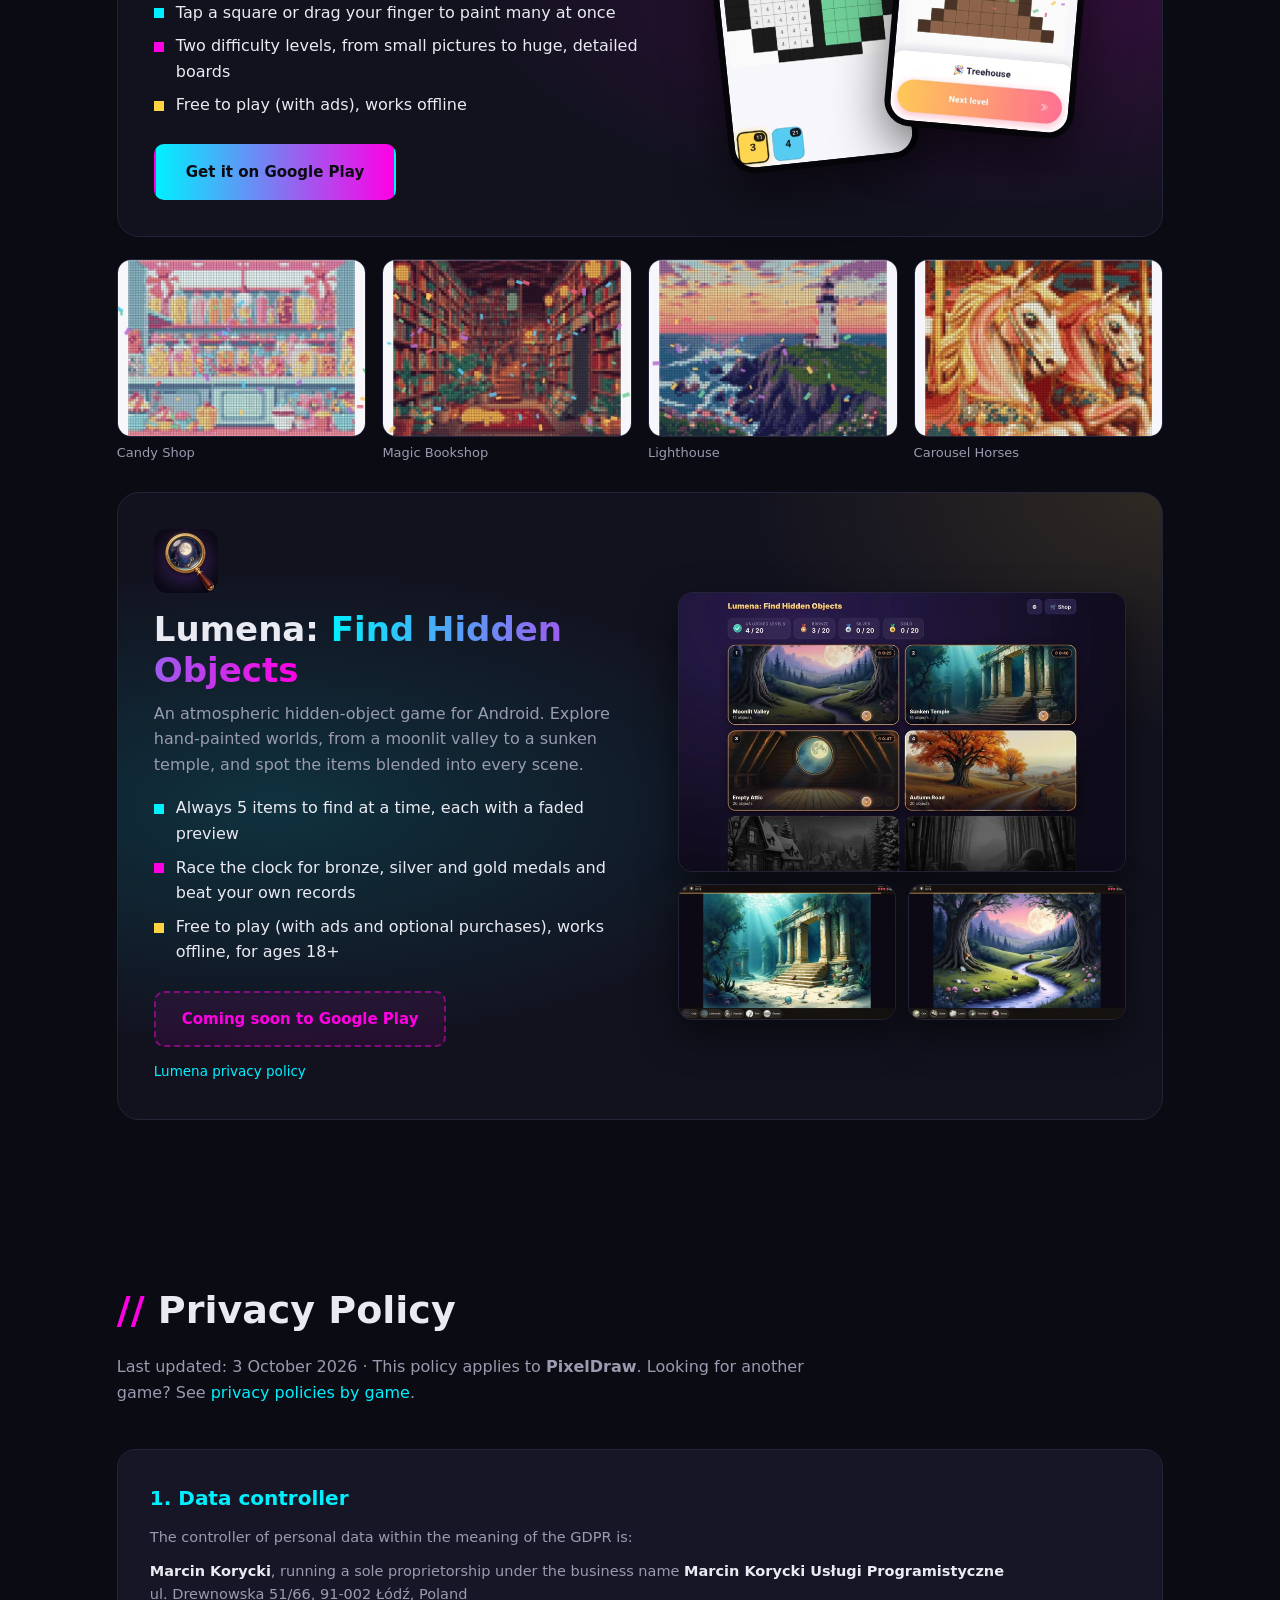
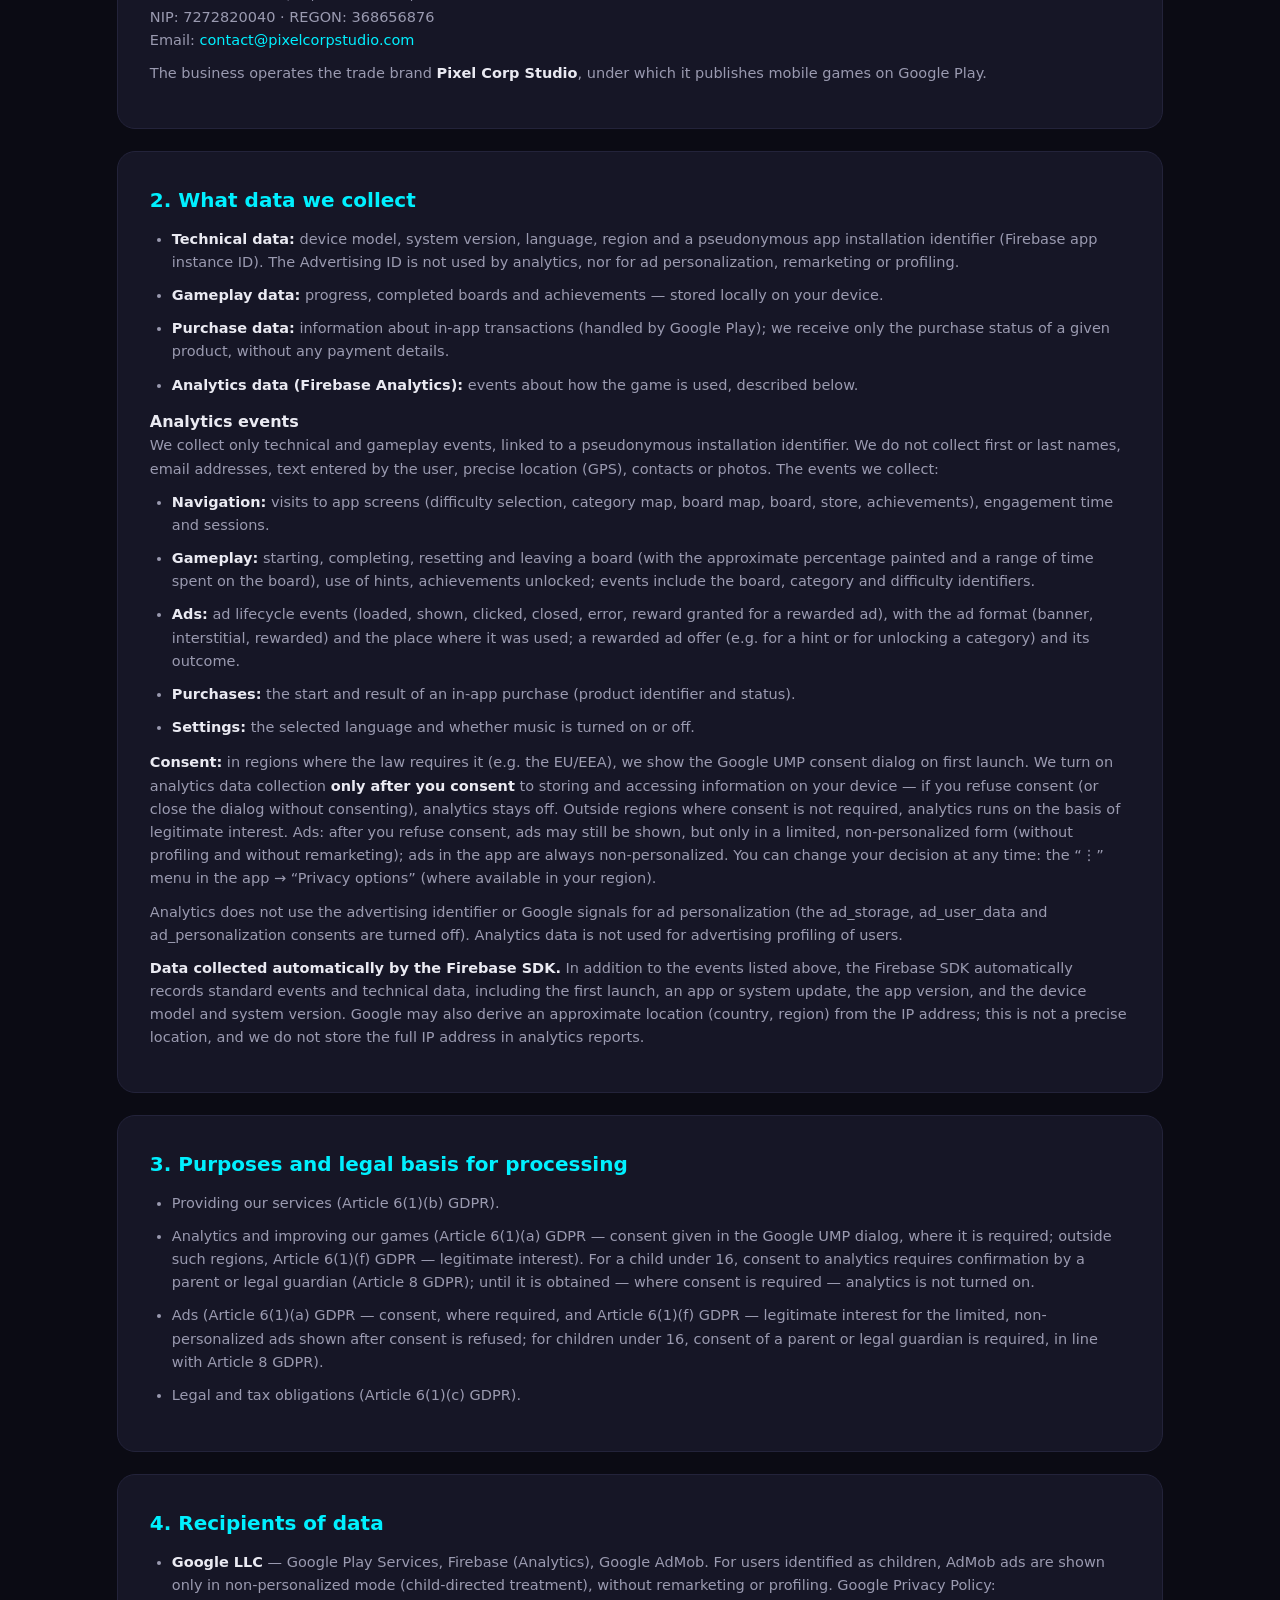
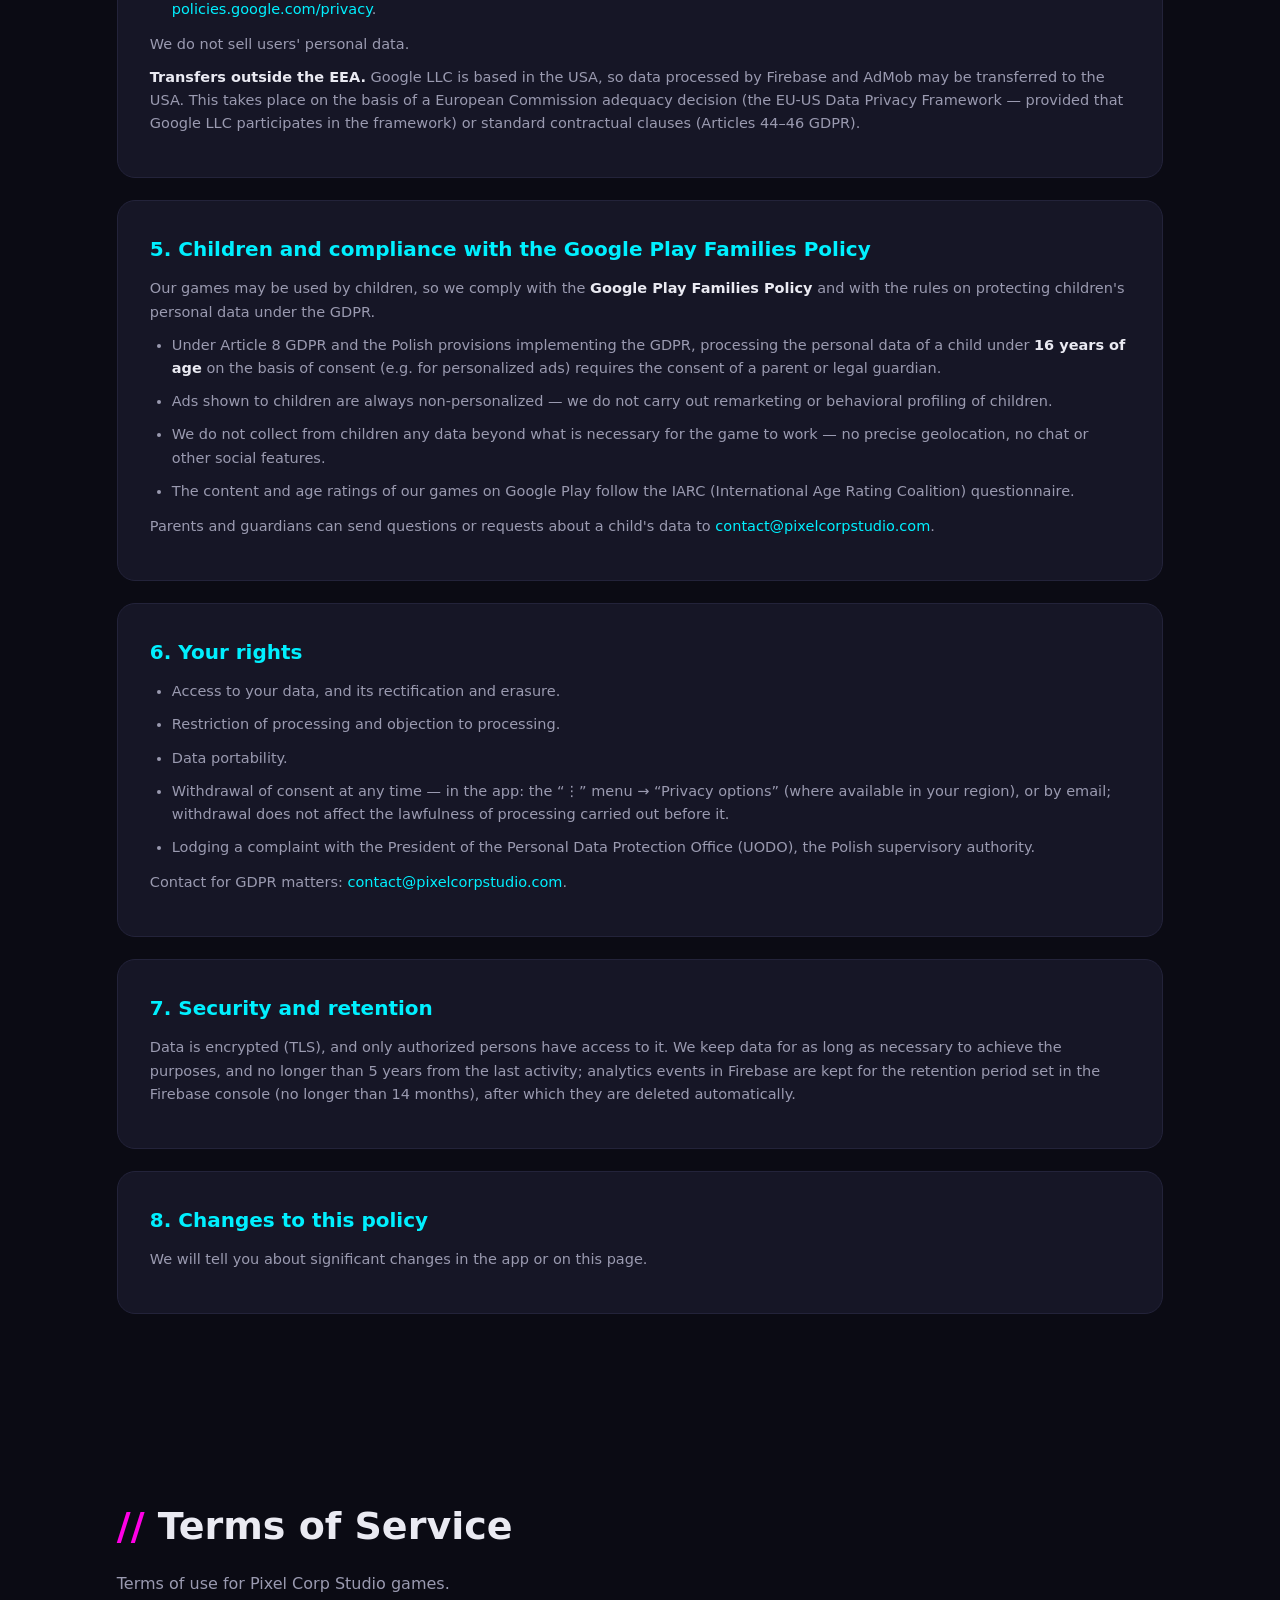
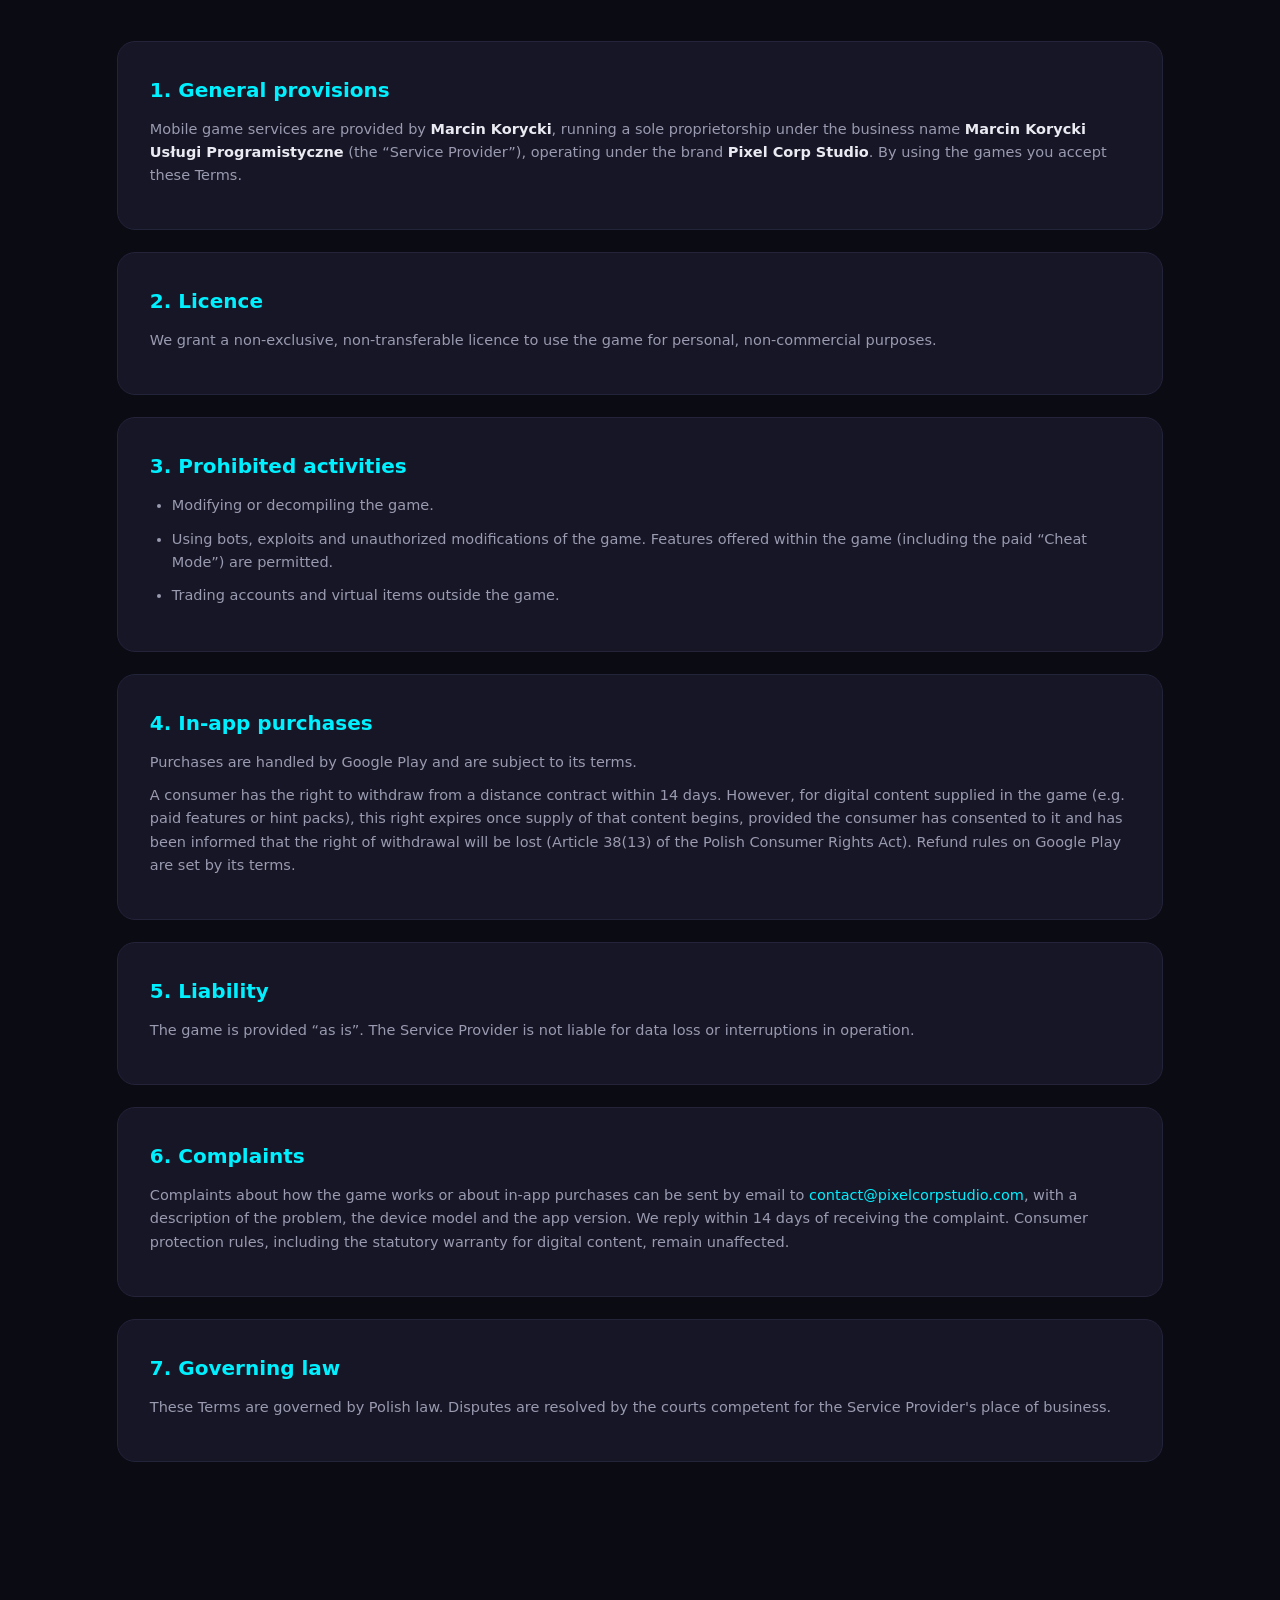
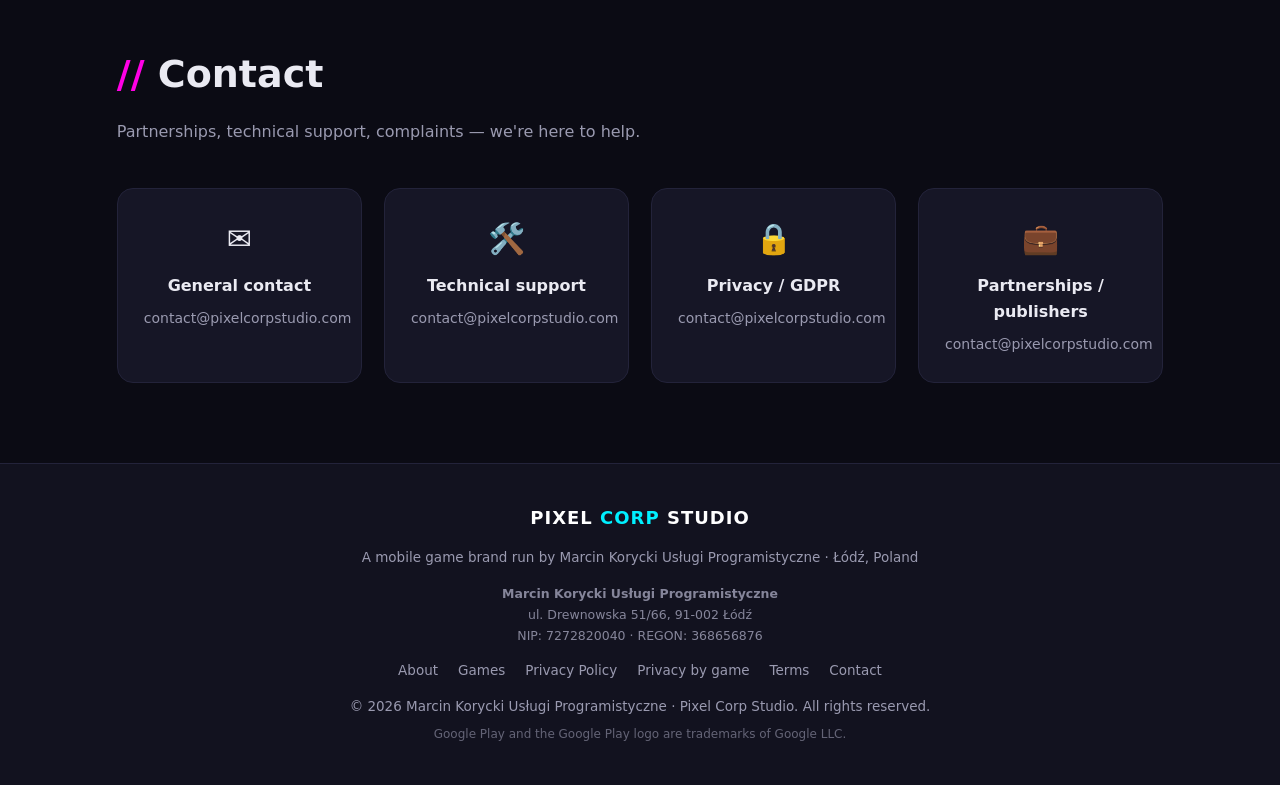
==== commit 4b5e7a9b: "Strona: dodana gra Lumena (EN/PL) — blok z ikoną, opisem, zrzutami i etykietą „Wkrótce w Google Play" ====
--- a/index.html
+++ b/index.html
@@ -66,7 +66,7 @@
 
 <section id="games">
   <h2>Our games</h2>
-  <p class="lead">Our first game is now available on Google Play.</p>
+  <p class="lead">PixelDraw is available on Google Play. Our second game, Lumena, is coming soon.</p>
   <div class="feature">
     <div>
       <img class="ico" src="/img/icon.webp" alt="" width="64" height="64">
@@ -90,6 +90,27 @@
     <figure><img src="/img/lighthouse.webp" alt="The Lighthouse picture in PixelDraw" width="540" height="386" loading="lazy"><figcaption>Lighthouse</figcaption></figure>
     <figure><img src="/img/carousel.webp" alt="The Carousel Horses picture in PixelDraw" width="540" height="386" loading="lazy"><figcaption>Carousel Horses</figcaption></figure>
   </div>
+  <div class="feature lumena">
+    <div>
+      <img class="ico" src="/img/lumena-icon.webp" alt="" width="64" height="64">
+      <h3>Lumena: <span class="grad">Find Hidden Objects</span></h3>
+      <p class="desc">An atmospheric hidden-object game for Android. Explore hand-painted worlds, from a moonlit valley to a sunken temple, and spot the items blended into every scene.</p>
+      <ul>
+        <li>Always 5 items to find at a time, each with a faded preview</li>
+        <li>Race the clock for bronze, silver and gold medals and beat your own records</li>
+        <li>Free to play (with ads and optional purchases), works offline, for ages 18+</li>
+      </ul>
+      <span class="soon">Coming soon to Google Play</span>
+      <p class="links2"><a href="/privacy/lumena/">Lumena privacy policy</a></p>
+    </div>
+    <div class="shots">
+      <img src="/img/lumena-mapa.webp" alt="The Lumena level map with scenes to choose from" width="864" height="540" loading="lazy">
+      <div class="row2">
+        <img src="/img/lumena-swiatynia.webp" alt="A sunken temple scene in Lumena" width="864" height="540" loading="lazy">
+        <img src="/img/lumena-dolina.webp" alt="The Moonlit Valley scene in Lumena" width="864" height="540" loading="lazy">
+      </div>
+    </div>
+  </div>
 </section>
 
 <section id="privacy">
--- a/style.css
+++ b/style.css
@@ -104,3 +104,12 @@
   .gal img{width:100%;height:auto;aspect-ratio:7/5;object-fit:cover;border-radius:14px;border:1px solid var(--border);display:block}
   .gal figcaption{font-size:13px;color:var(--muted);margin-top:6px}
   @media(max-width:760px){.nav-right{gap:0}.feature{grid-template-columns:1fr;padding:24px}.phones{--pw:140px;height:330px}}
+
+  .feature.lumena{background:radial-gradient(900px 400px at 15% 50%,rgba(0,240,255,.14),transparent 60%),radial-gradient(700px 400px at 100% 0%,rgba(255,210,63,.12),transparent 60%),var(--bg2);margin-top:28px}
+  .feature.lumena .ico{background:#05050A}
+  .soon{display:inline-block;padding:14px 26px;border-radius:10px;font-weight:700;font-size:15px;border:2px dashed rgba(255,0,229,.45);color:var(--magenta);background:rgba(255,0,229,.08)}
+  .feature.lumena .links2{margin-top:14px;font-size:13.5px}
+  .shots{display:grid;gap:12px}
+  .shots img{width:100%;height:auto;aspect-ratio:8/5;object-fit:cover;border-radius:14px;border:1px solid var(--border);display:block;box-shadow:0 14px 36px rgba(0,0,0,.5)}
+  .shots .row2{display:grid;grid-template-columns:1fr 1fr;gap:12px}
+  @media(max-width:760px){.shots .row2{grid-template-columns:1fr}}
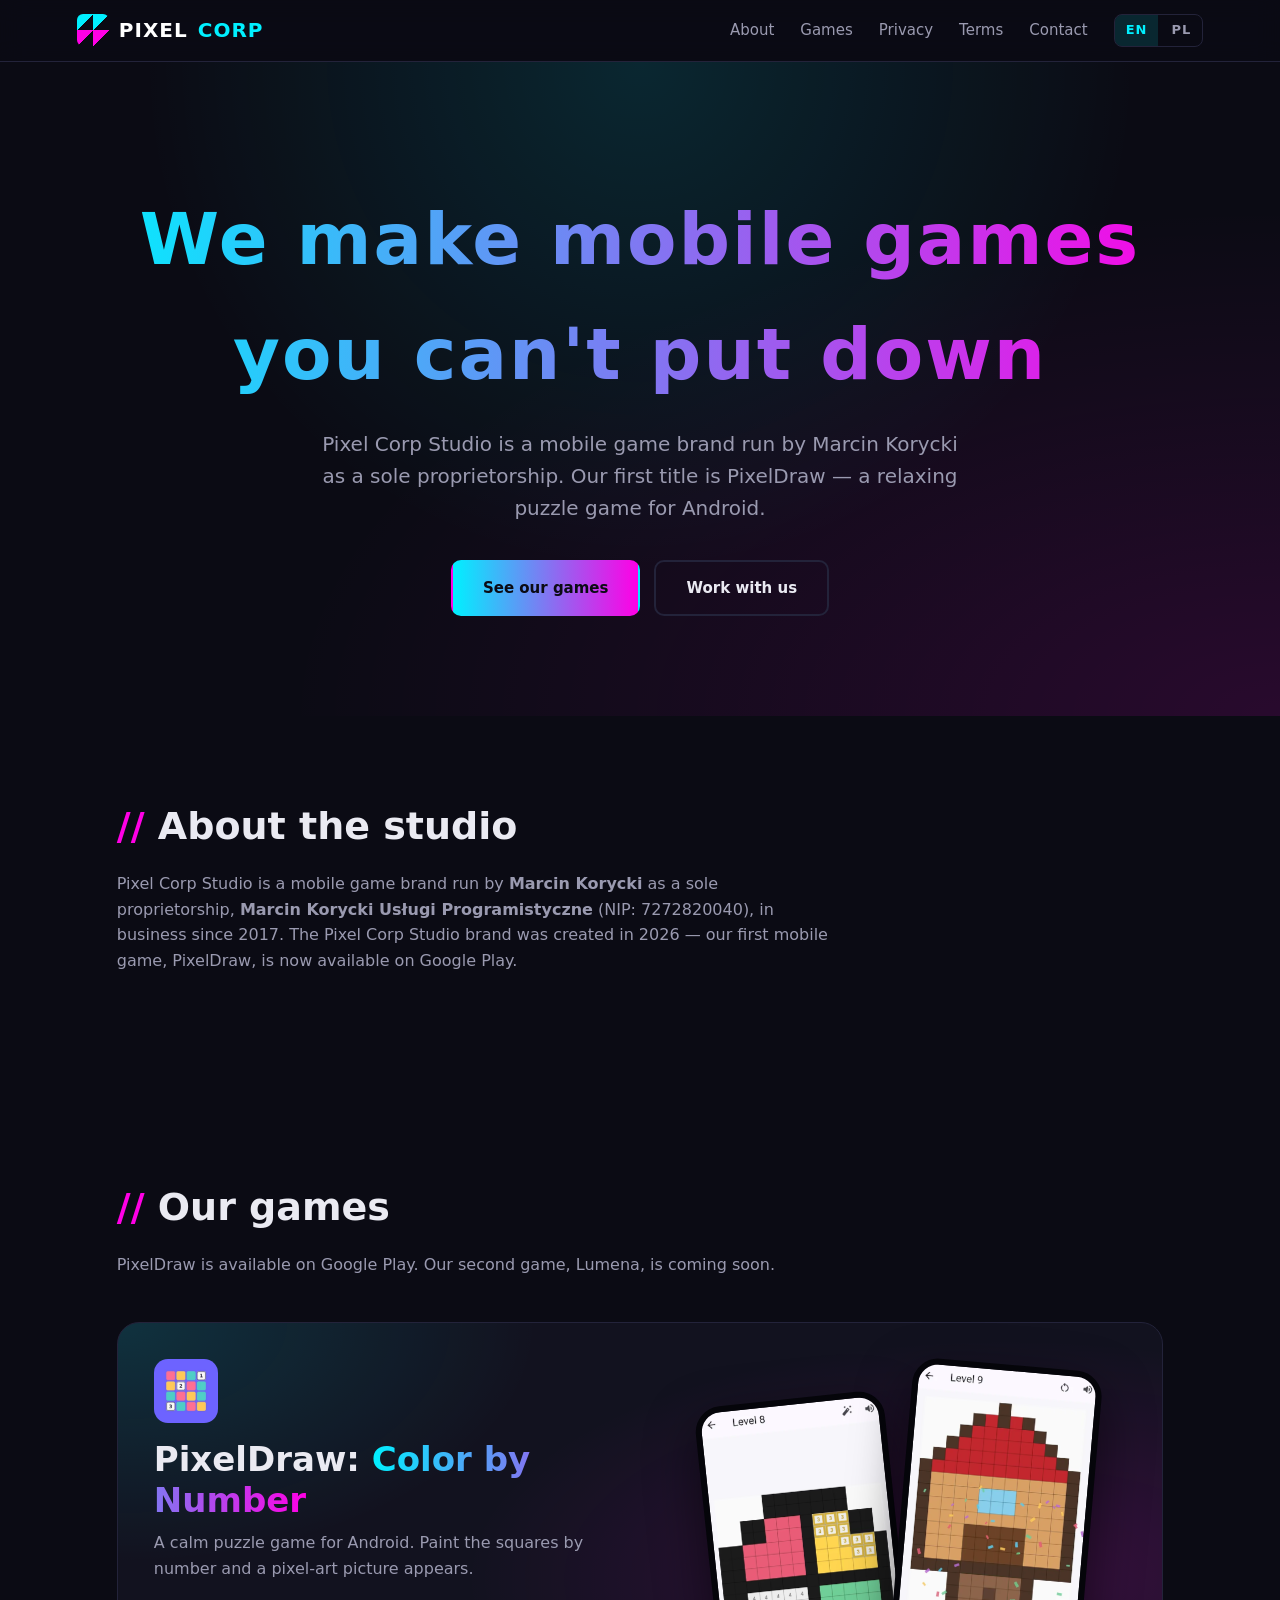
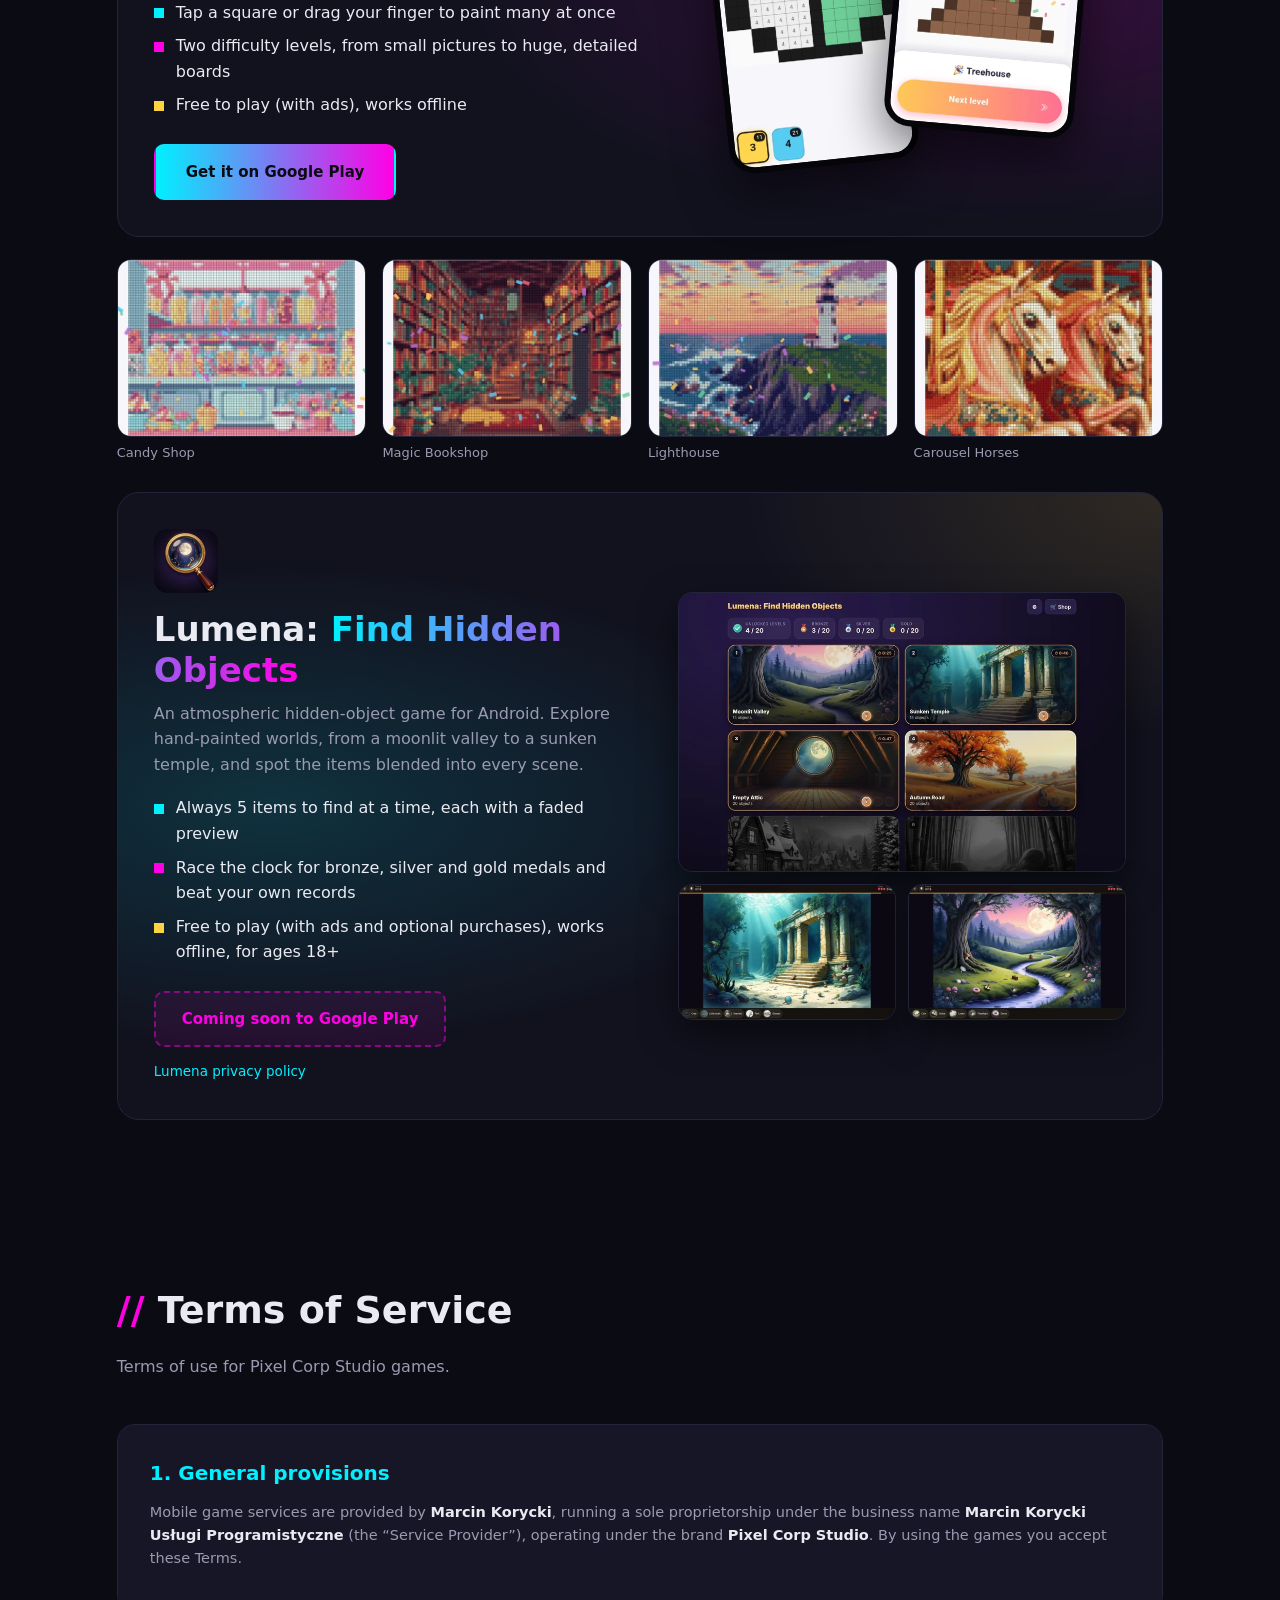
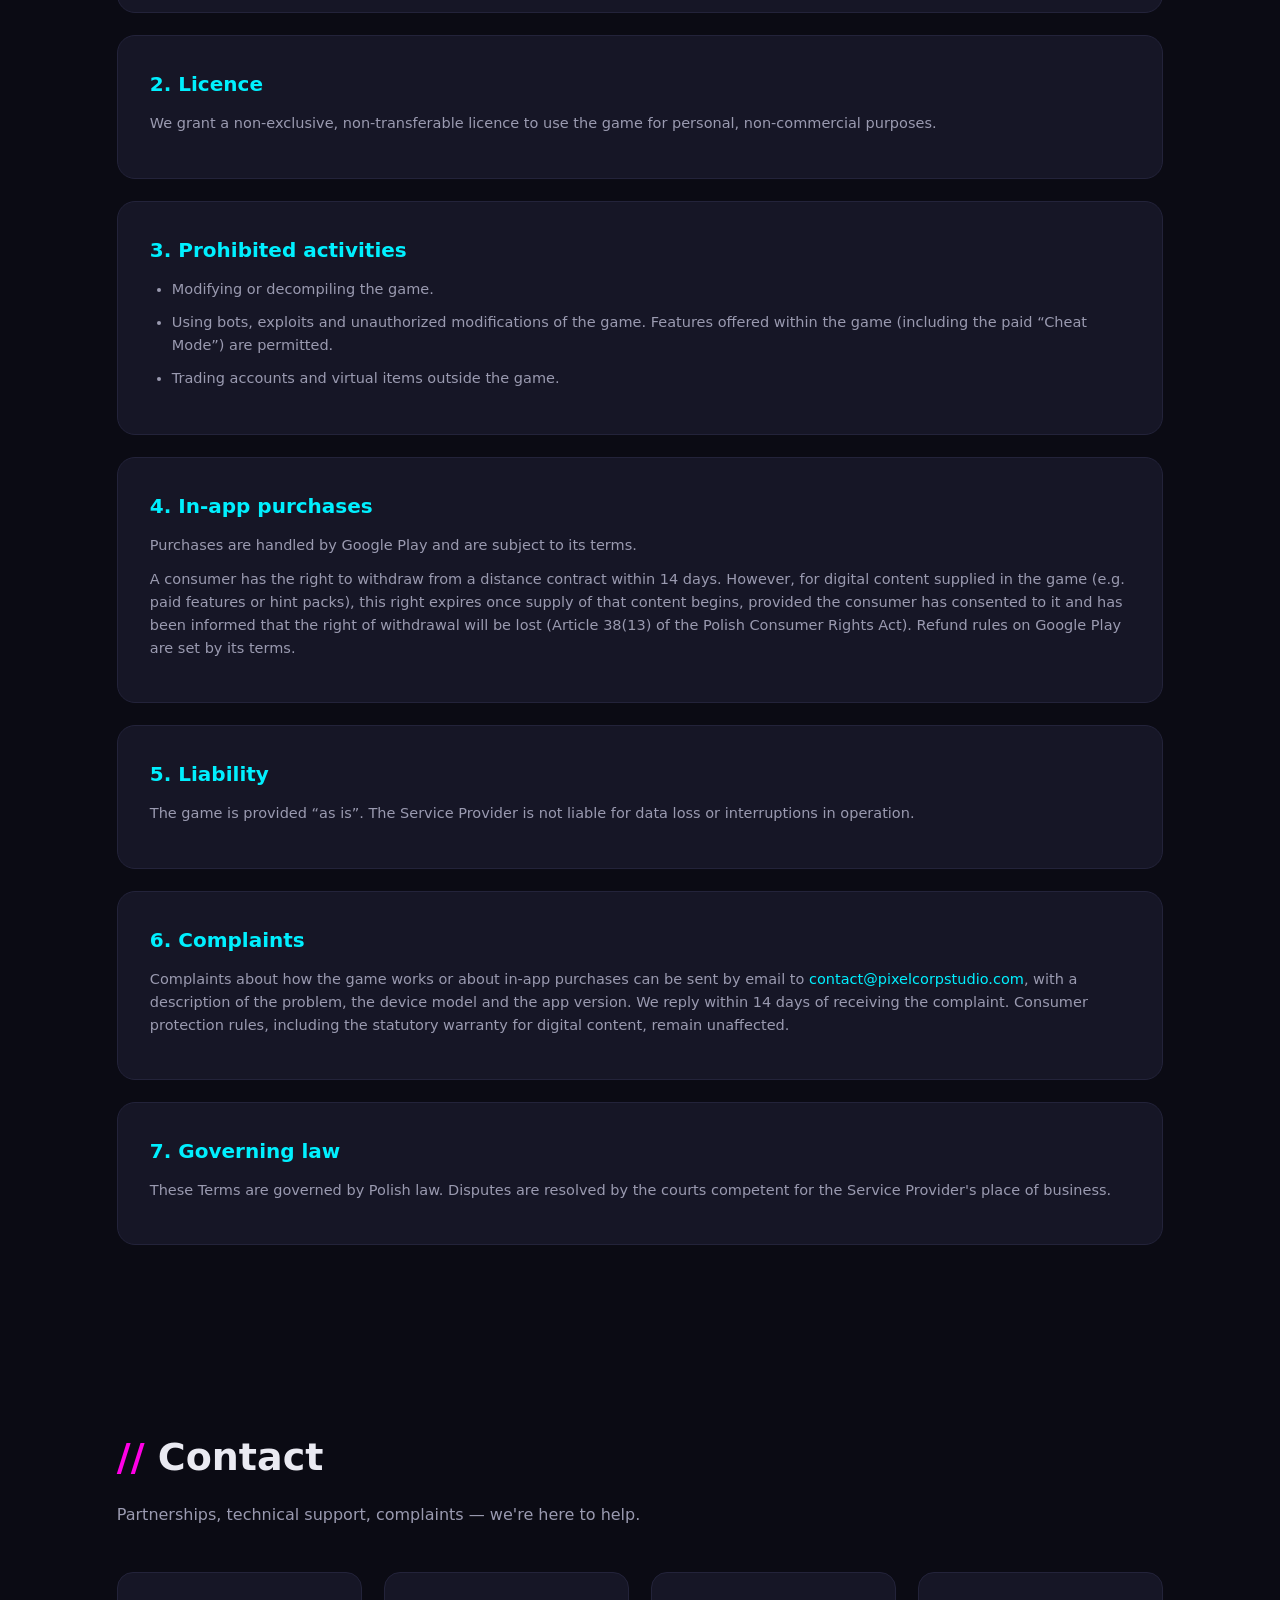
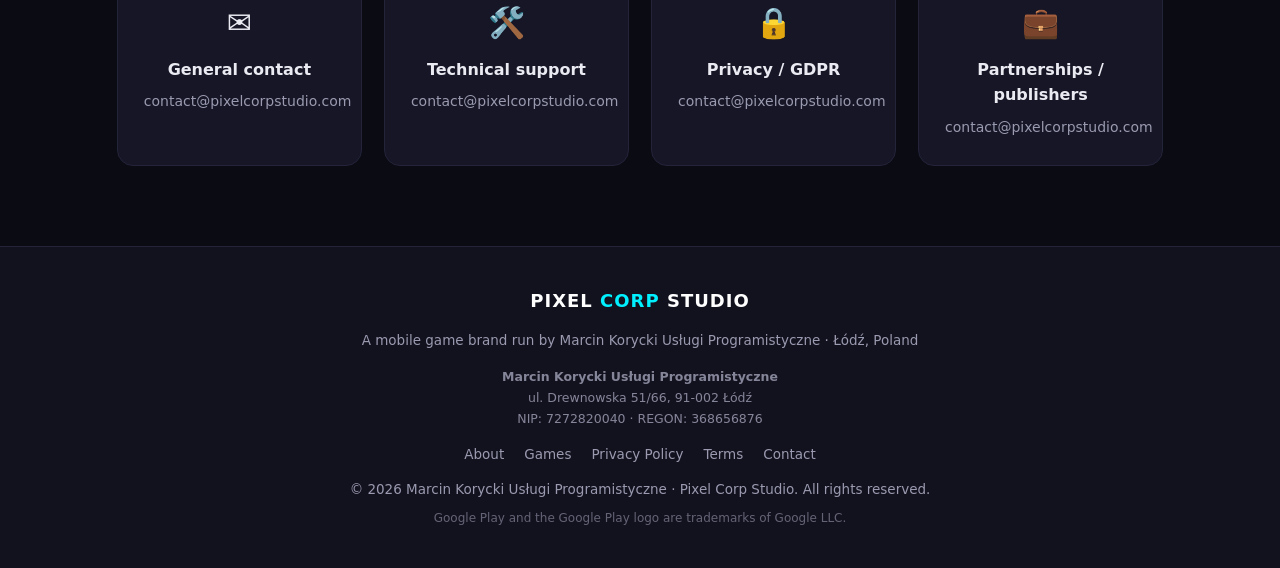
==== commit 691947ed: "Strona główna: usunięta domyślna polityka PixelDraw z sekcji #privacy; wszystkie polityki na podstro" ====
--- a/index.html
+++ b/index.html
@@ -17,6 +17,7 @@
 <meta name="description" content="Pixel Corp Studio — a mobile game brand run by Marcin Korycki Usługi Programistyczne. First game: PixelDraw: Color by Number for Android." />
 <link rel="icon" href="data:image/svg+xml,<svg xmlns='http://www.w3.org/2000/svg' viewBox='0 0 100 100'><rect width='50' height='50' fill='%2300F0FF'/><rect x='50' y='50' width='50' height='50' fill='%23FF00E5'/></svg>" />
 <link rel="stylesheet" href="/style.css" />
+<script>if(location.hash==='#privacy')location.replace('/privacy/'+'pixeldraw/');</script>
 <script>
 (function(){
   var KEY='pcs-lang';
@@ -41,8 +42,7 @@
   <ul>
     <li><a href="#about">About</a></li>
     <li><a href="#games">Games</a></li>
-    <li><a href="#privacy">Privacy</a></li>
-    <li><a href="/privacy/">Privacy by game</a></li>
+    <li><a href="/privacy/">Privacy</a></li>
     <li><a href="#terms">Terms</a></li>
     <li><a href="#contact">Contact</a></li>
   </ul>
@@ -113,96 +113,6 @@
   </div>
 </section>
 
-<section id="privacy">
-  <h2>Privacy Policy</h2>
-  <p class="lead">Last updated: 3 October 2026 · This policy applies to <strong>PixelDraw</strong>. Looking for another game? See <a href="/privacy/">privacy policies by game</a>.</p>
-
-  <div class="legal-box">
-    <h3>1. Data controller</h3>
-    <p>The controller of personal data within the meaning of the GDPR is:</p>
-    <p><strong>Marcin Korycki</strong>, running a sole proprietorship under the business name <strong>Marcin Korycki Usługi Programistyczne</strong><br>
-    ul. Drewnowska 51/66, 91-002 Łódź, Poland<br>
-    NIP: 7272820040 · REGON: 368656876<br>
-    Email: <a href="mailto:contact@pixelcorpstudio.com">contact@pixelcorpstudio.com</a></p>
-    <p>The business operates the trade brand <strong>Pixel Corp Studio</strong>, under which it publishes mobile games on Google Play.</p>
-  </div>
-
-  <div class="legal-box">
-    <h3>2. What data we collect</h3>
-    <ul>
-      <li><strong>Technical data:</strong> device model, system version, language, region and a pseudonymous app installation identifier (Firebase app instance ID). The Advertising ID is not used by analytics, nor for ad personalization, remarketing or profiling.</li>
-      <li><strong>Gameplay data:</strong> progress, completed boards and achievements — stored locally on your device.</li>
-      <li><strong>Purchase data:</strong> information about in-app transactions (handled by Google Play); we receive only the purchase status of a given product, without any payment details.</li>
-      <li><strong>Analytics data (Firebase Analytics):</strong> events about how the game is used, described below.</li>
-    </ul>
-    <h4>Analytics events</h4>
-    <p>We collect only technical and gameplay events, linked to a pseudonymous installation identifier. We do not collect first or last names, email addresses, text entered by the user, precise location (GPS), contacts or photos. The events we collect:</p>
-    <ul>
-      <li><strong>Navigation:</strong> visits to app screens (difficulty selection, category map, board map, board, store, achievements), engagement time and sessions.</li>
-      <li><strong>Gameplay:</strong> starting, completing, resetting and leaving a board (with the approximate percentage painted and a range of time spent on the board), use of hints, achievements unlocked; events include the board, category and difficulty identifiers.</li>
-      <li><strong>Ads:</strong> ad lifecycle events (loaded, shown, clicked, closed, error, reward granted for a rewarded ad), with the ad format (banner, interstitial, rewarded) and the place where it was used; a rewarded ad offer (e.g. for a hint or for unlocking a category) and its outcome.</li>
-      <li><strong>Purchases:</strong> the start and result of an in-app purchase (product identifier and status).</li>
-      <li><strong>Settings:</strong> the selected language and whether music is turned on or off.</li>
-    </ul>
-    <p><strong>Consent:</strong> in regions where the law requires it (e.g. the EU/EEA), we show the Google UMP consent dialog on first launch. We turn on analytics data collection <strong>only after you consent</strong> to storing and accessing information on your device — if you refuse consent (or close the dialog without consenting), analytics stays off. Outside regions where consent is not required, analytics runs on the basis of legitimate interest. Ads: after you refuse consent, ads may still be shown, but only in a limited, non-personalized form (without profiling and without remarketing); ads in the app are always non-personalized. You can change your decision at any time: the “⋮” menu in the app → “Privacy options” (where available in your region).</p>
-    <p>Analytics does not use the advertising identifier or Google signals for ad personalization (the ad_storage, ad_user_data and ad_personalization consents are turned off). Analytics data is not used for advertising profiling of users.</p>
-<p><strong>Data collected automatically by the Firebase SDK.</strong> In addition to the events listed above, the Firebase SDK automatically records standard events and technical data, including the first launch, an app or system update, the app version, and the device model and system version. Google may also derive an approximate location (country, region) from the IP address; this is not a precise location, and we do not store the full IP address in analytics reports.</p>
-  </div>
-
-  <div class="legal-box">
-    <h3>3. Purposes and legal basis for processing</h3>
-    <ul>
-      <li>Providing our services (Article 6(1)(b) GDPR).</li>
-      <li>Analytics and improving our games (Article 6(1)(a) GDPR — consent given in the Google UMP dialog, where it is required; outside such regions, Article 6(1)(f) GDPR — legitimate interest). For a child under 16, consent to analytics requires confirmation by a parent or legal guardian (Article 8 GDPR); until it is obtained — where consent is required — analytics is not turned on.</li>
-      <li>Ads (Article 6(1)(a) GDPR — consent, where required, and Article 6(1)(f) GDPR — legitimate interest for the limited, non-personalized ads shown after consent is refused; for children under 16, consent of a parent or legal guardian is required, in line with Article 8 GDPR).</li>
-      <li>Legal and tax obligations (Article 6(1)(c) GDPR).</li>
-    </ul>
-  </div>
-
-  <div class="legal-box">
-    <h3>4. Recipients of data</h3>
-    <ul>
-      <li><strong>Google LLC</strong> — Google Play Services, Firebase (Analytics), Google AdMob. For users identified as children, AdMob ads are shown only in non-personalized mode (child-directed treatment), without remarketing or profiling. Google Privacy Policy: <a href="https://policies.google.com/privacy" rel="noopener">policies.google.com/privacy</a>.</li>
-    </ul>
-    <p>We do not sell users' personal data.</p>
-<p><strong>Transfers outside the EEA.</strong> Google LLC is based in the USA, so data processed by Firebase and AdMob may be transferred to the USA. This takes place on the basis of a European Commission adequacy decision (the EU-US Data Privacy Framework — provided that Google LLC participates in the framework) or standard contractual clauses (Articles 44–46 GDPR).</p>
-  </div>
-
-  <div class="legal-box">
-    <h3>5. Children and compliance with the Google Play Families Policy</h3>
-    <p>Our games may be used by children, so we comply with the <strong>Google Play Families Policy</strong> and with the rules on protecting children's personal data under the GDPR.</p>
-    <ul>
-      <li>Under Article 8 GDPR and the Polish provisions implementing the GDPR, processing the personal data of a child under <strong>16 years of age</strong> on the basis of consent (e.g. for personalized ads) requires the consent of a parent or legal guardian.</li>
-      <li>Ads shown to children are always non-personalized — we do not carry out remarketing or behavioral profiling of children.</li>
-      <li>We do not collect from children any data beyond what is necessary for the game to work — no precise geolocation, no chat or other social features.</li>
-      <li>The content and age ratings of our games on Google Play follow the IARC (International Age Rating Coalition) questionnaire.</li>
-    </ul>
-    <p>Parents and guardians can send questions or requests about a child's data to <a href="mailto:contact@pixelcorpstudio.com">contact@pixelcorpstudio.com</a>.</p>
-  </div>
-
-  <div class="legal-box">
-    <h3>6. Your rights</h3>
-    <ul>
-      <li>Access to your data, and its rectification and erasure.</li>
-      <li>Restriction of processing and objection to processing.</li>
-      <li>Data portability.</li>
-      <li>Withdrawal of consent at any time — in the app: the “⋮” menu → “Privacy options” (where available in your region), or by email; withdrawal does not affect the lawfulness of processing carried out before it.</li>
-      <li>Lodging a complaint with the President of the Personal Data Protection Office (UODO), the Polish supervisory authority.</li>
-    </ul>
-    <p>Contact for GDPR matters: <a href="mailto:contact@pixelcorpstudio.com">contact@pixelcorpstudio.com</a>.</p>
-  </div>
-
-  <div class="legal-box">
-    <h3>7. Security and retention</h3>
-    <p>Data is encrypted (TLS), and only authorized persons have access to it. We keep data for as long as necessary to achieve the purposes, and no longer than 5 years from the last activity; analytics events in Firebase are kept for the retention period set in the Firebase console (no longer than 14 months), after which they are deleted automatically.</p>
-  </div>
-
-  <div class="legal-box">
-    <h3>8. Changes to this policy</h3>
-    <p>We will tell you about significant changes in the app or on this page.</p>
-  </div>
-</section>
-
 <section id="terms">
   <h2>Terms of Service</h2>
   <p class="lead">Terms of use for Pixel Corp Studio games.</p>
@@ -286,8 +196,7 @@
   <div class="links">
     <a href="#about">About</a>
     <a href="#games">Games</a>
-    <a href="#privacy">Privacy Policy</a>
-    <a href="/privacy/">Privacy by game</a>
+    <a href="/privacy/">Privacy Policy</a>
     <a href="#terms">Terms</a>
     <a href="#contact">Contact</a>
   </div>
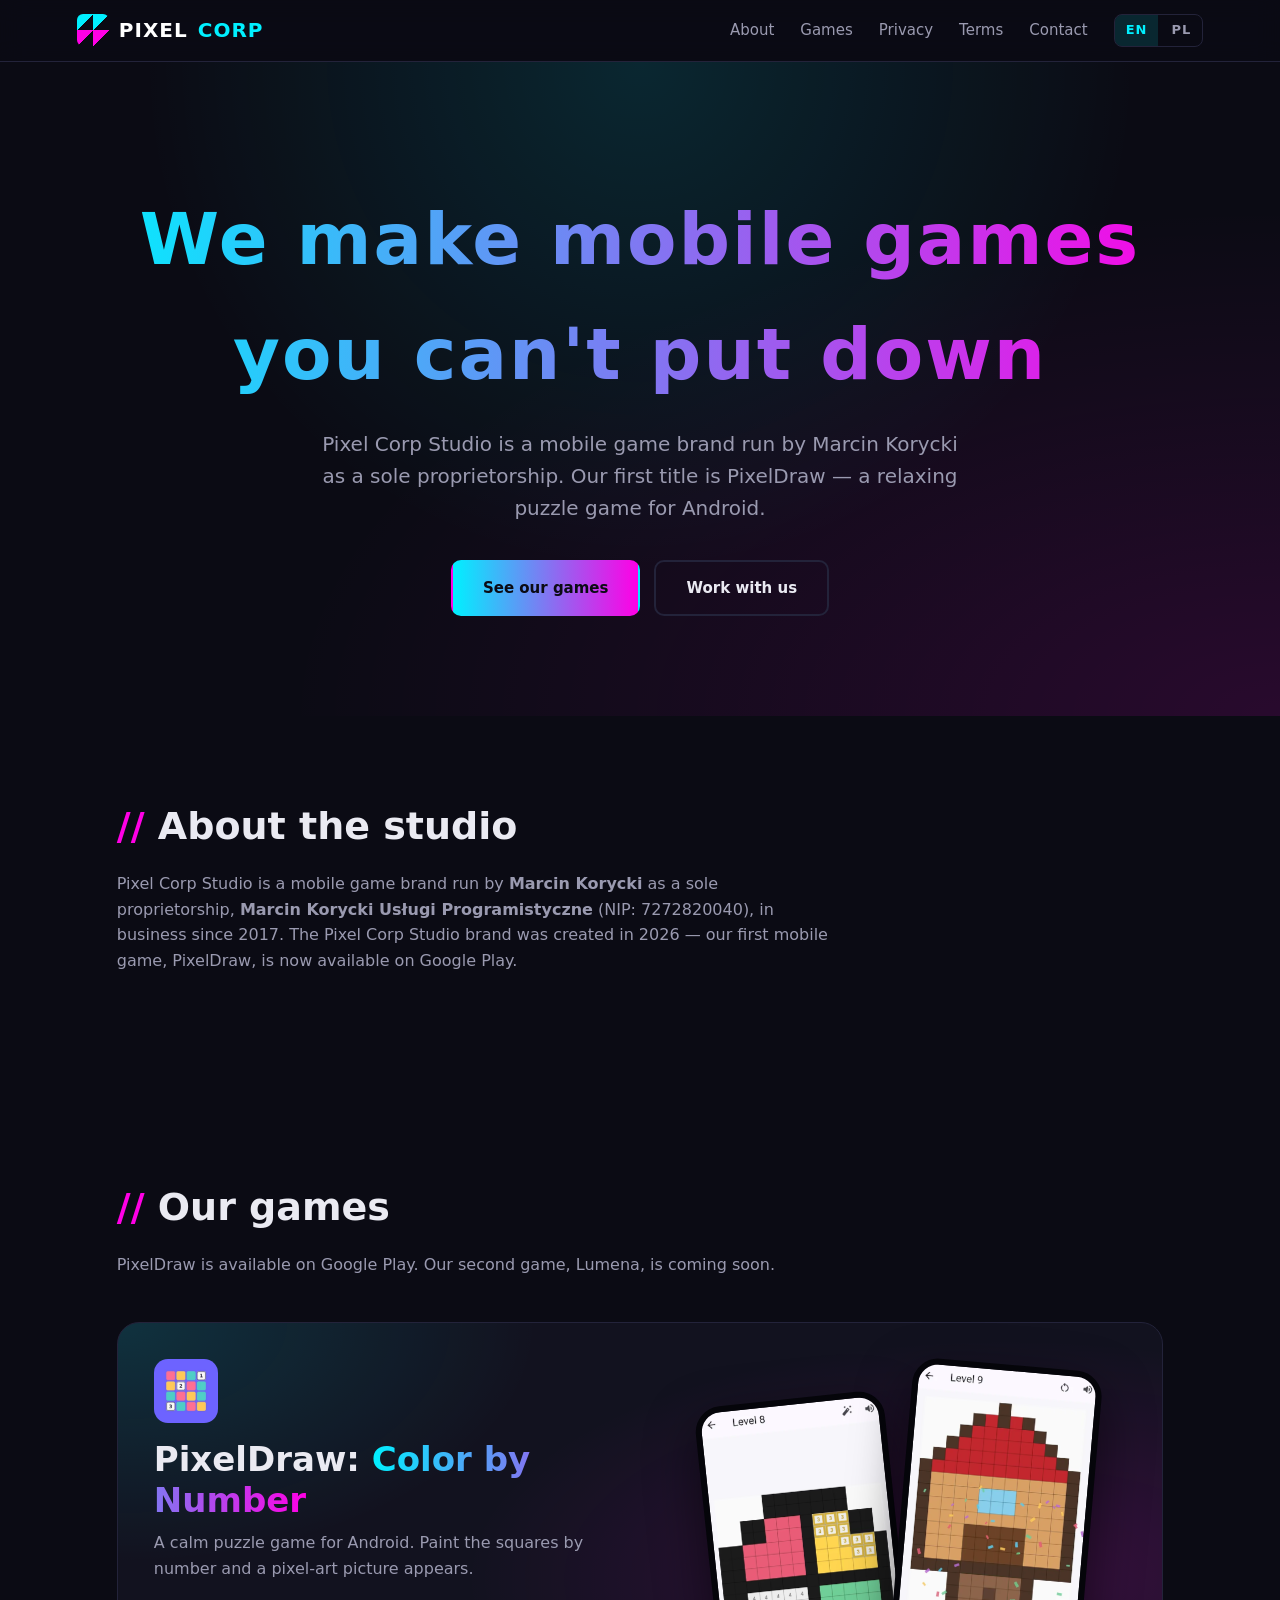
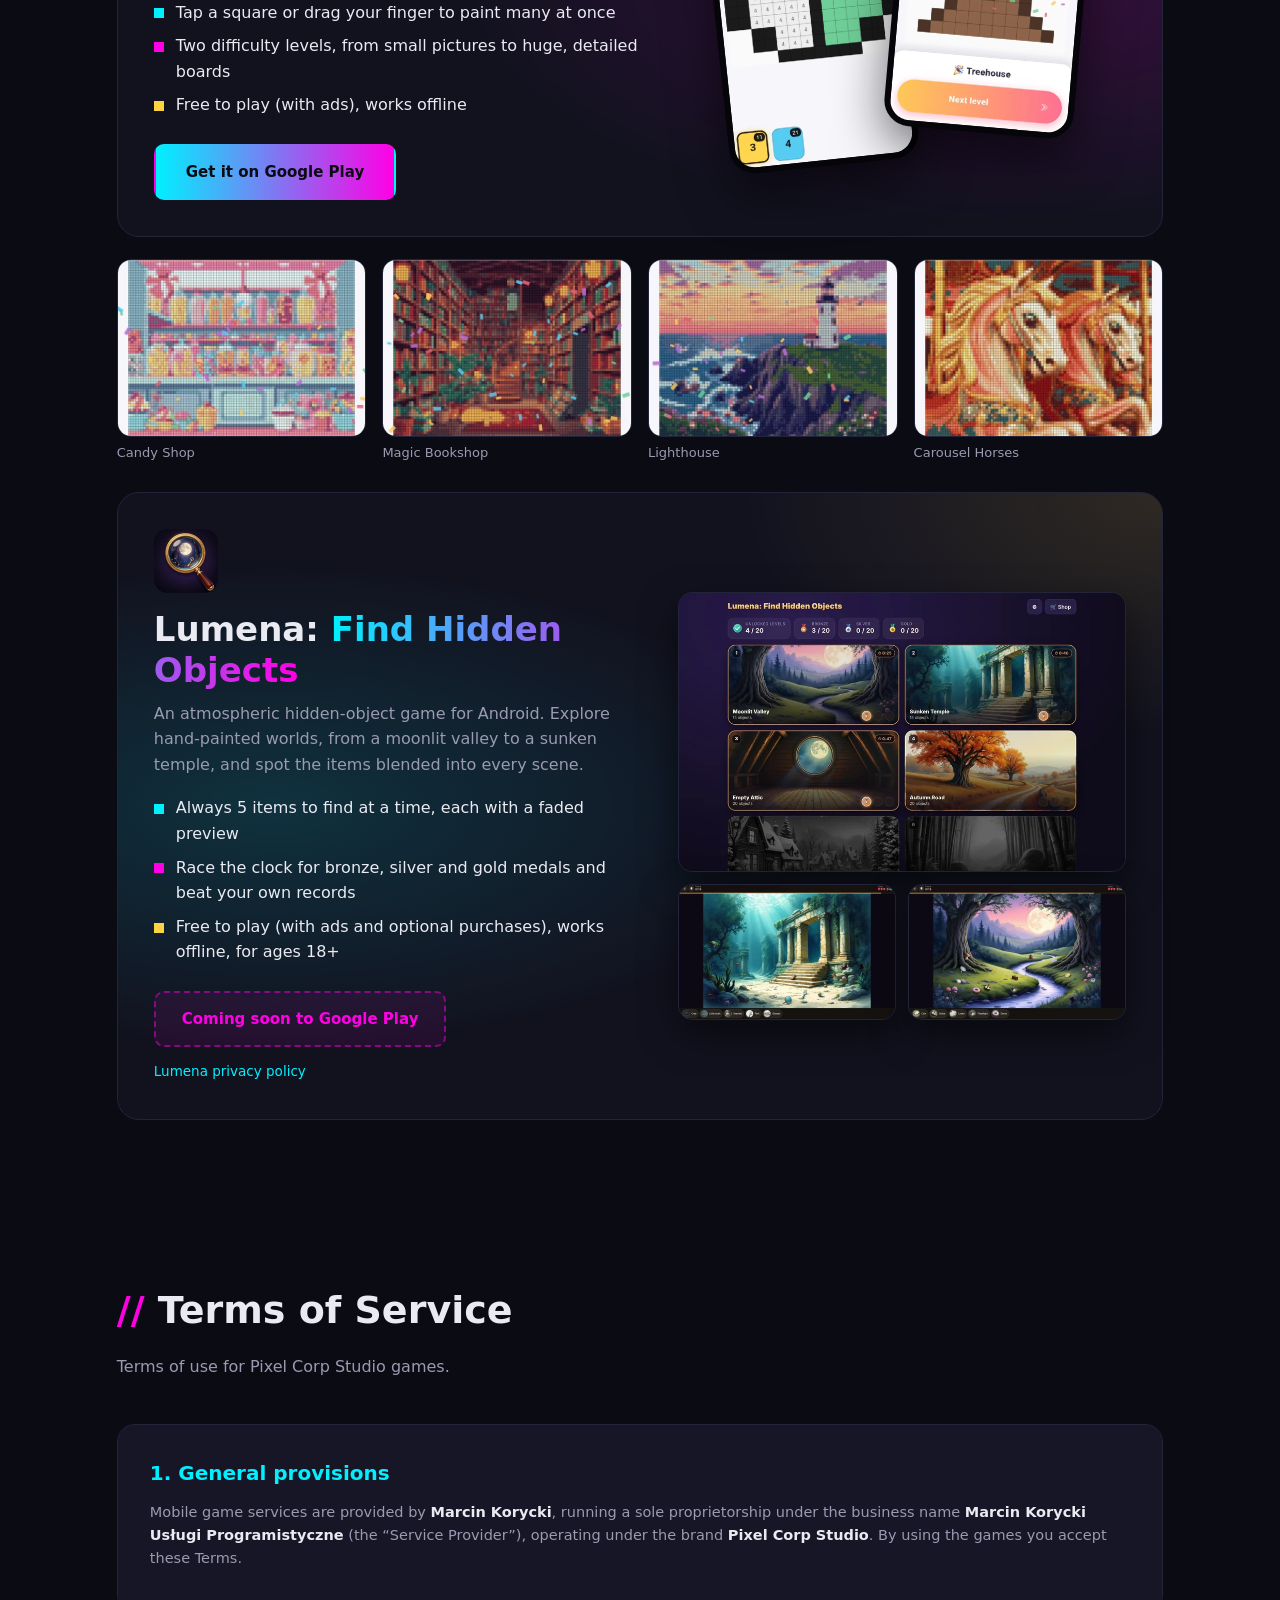
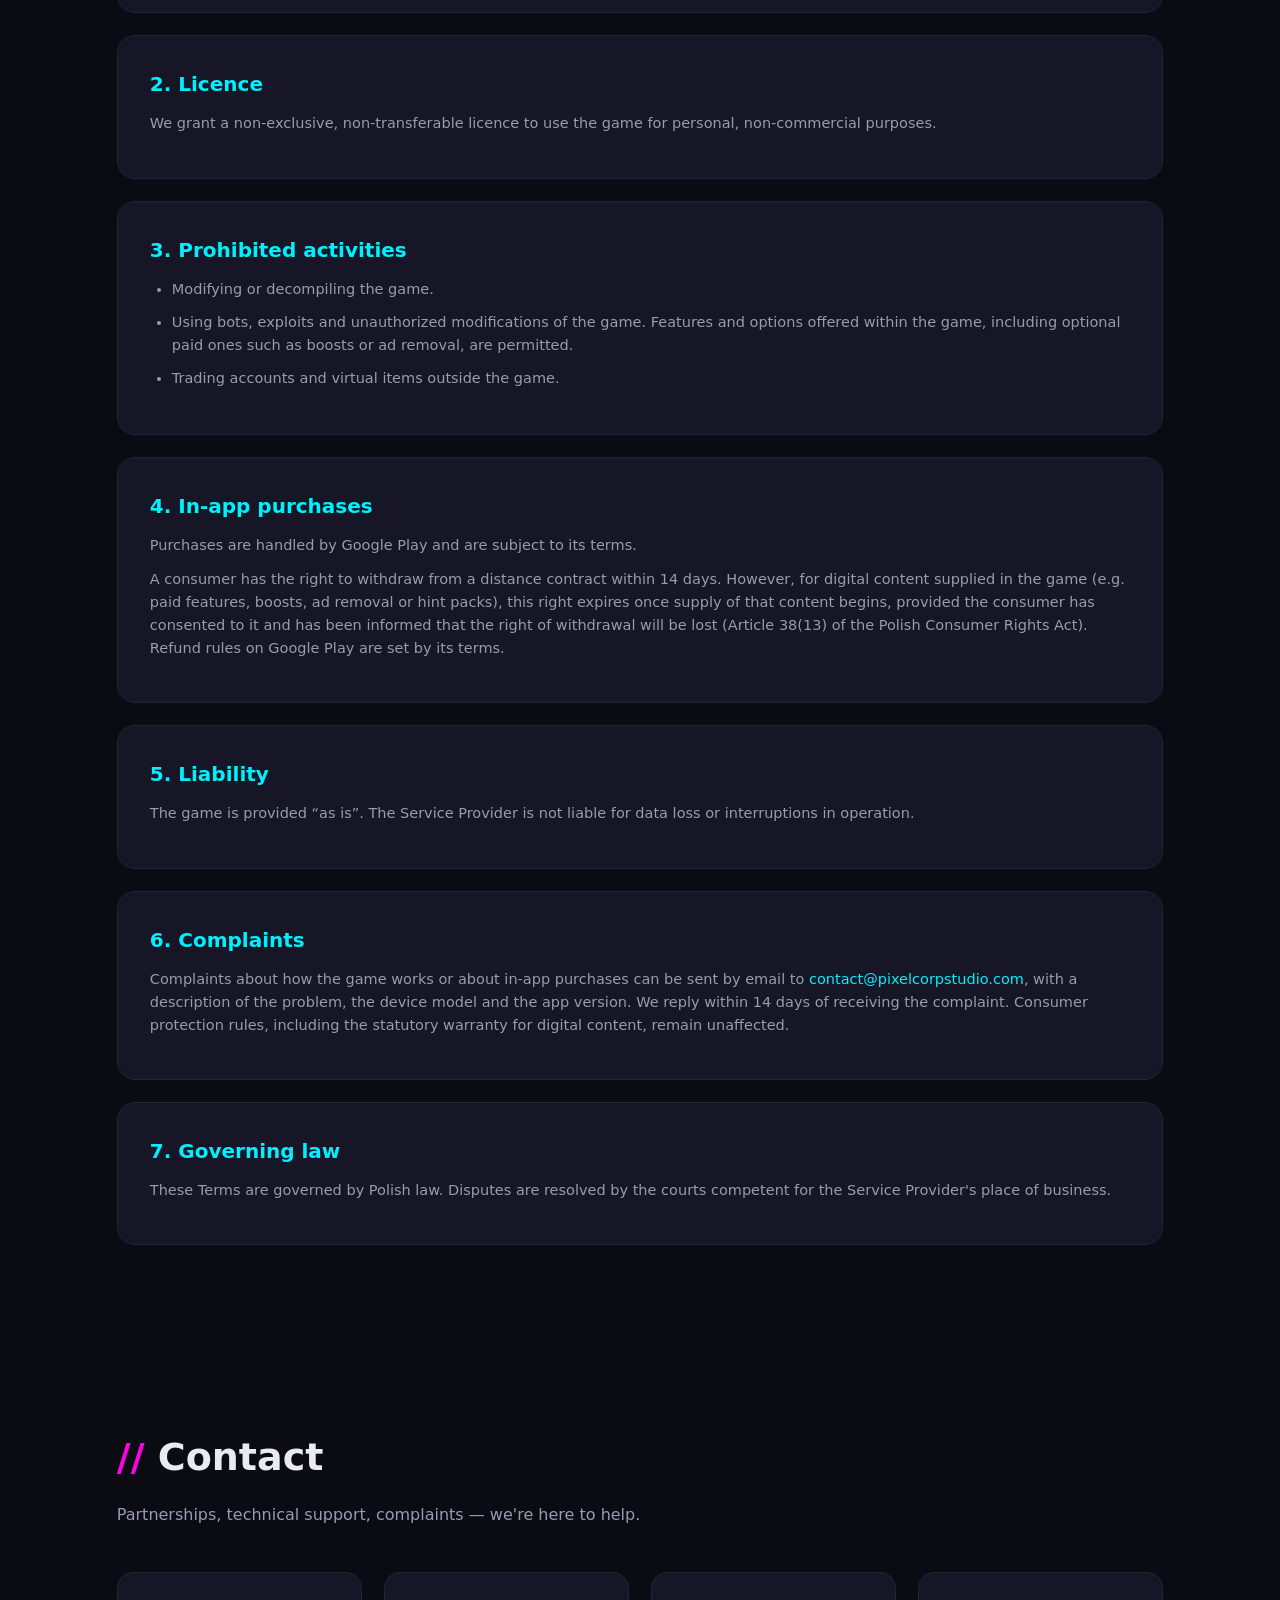
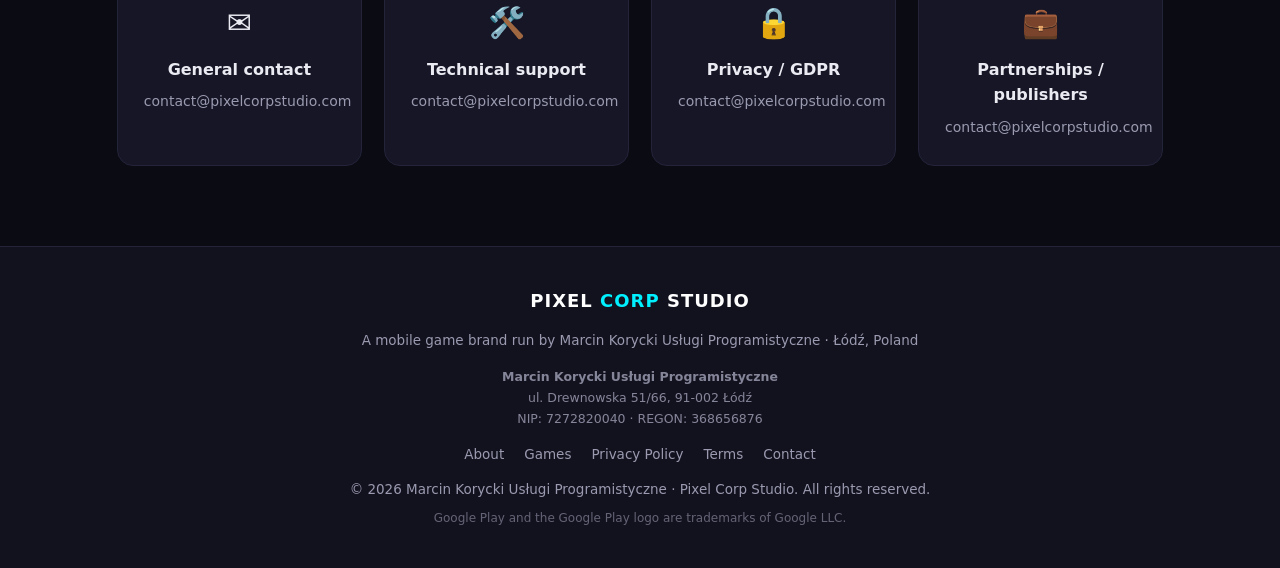
==== commit 2fc47741: "Regulamin: uogólnione przykłady (bez „Trybu Cheat”, dodane wzmocnienia i usunięcie reklam), pasuje d" ====
--- a/index.html
+++ b/index.html
@@ -131,7 +131,7 @@
     <h3>3. Prohibited activities</h3>
     <ul>
       <li>Modifying or decompiling the game.</li>
-      <li>Using bots, exploits and unauthorized modifications of the game. Features offered within the game (including the paid “Cheat Mode”) are permitted.</li>
+      <li>Using bots, exploits and unauthorized modifications of the game. Features and options offered within the game, including optional paid ones such as boosts or ad removal, are permitted.</li>
       <li>Trading accounts and virtual items outside the game.</li>
     </ul>
   </div>
@@ -139,7 +139,7 @@
   <div class="legal-box">
     <h3>4. In-app purchases</h3>
     <p>Purchases are handled by Google Play and are subject to its terms.</p>
-    <p>A consumer has the right to withdraw from a distance contract within 14 days. However, for digital content supplied in the game (e.g. paid features or hint packs), this right expires once supply of that content begins, provided the consumer has consented to it and has been informed that the right of withdrawal will be lost (Article 38(13) of the Polish Consumer Rights Act). Refund rules on Google Play are set by its terms.</p>
+    <p>A consumer has the right to withdraw from a distance contract within 14 days. However, for digital content supplied in the game (e.g. paid features, boosts, ad removal or hint packs), this right expires once supply of that content begins, provided the consumer has consented to it and has been informed that the right of withdrawal will be lost (Article 38(13) of the Polish Consumer Rights Act). Refund rules on Google Play are set by its terms.</p>
   </div>
 
   <div class="legal-box">
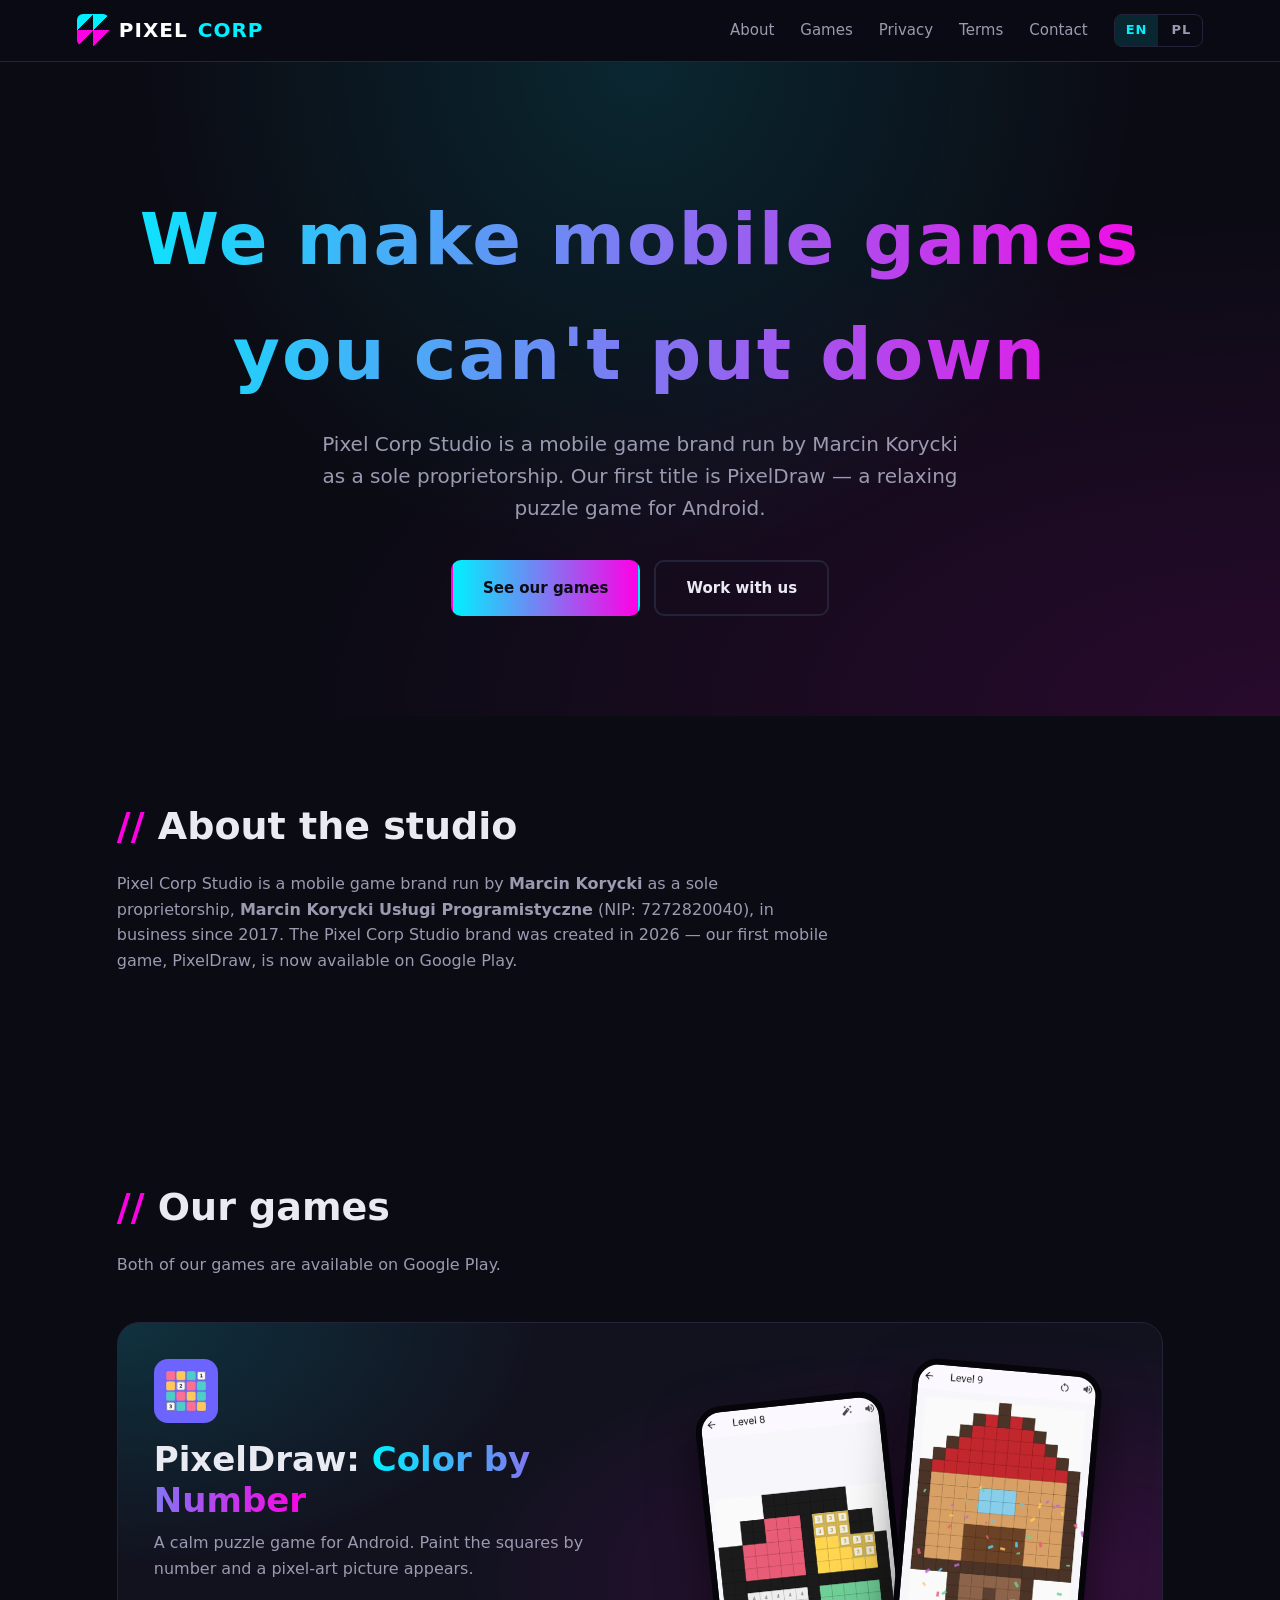
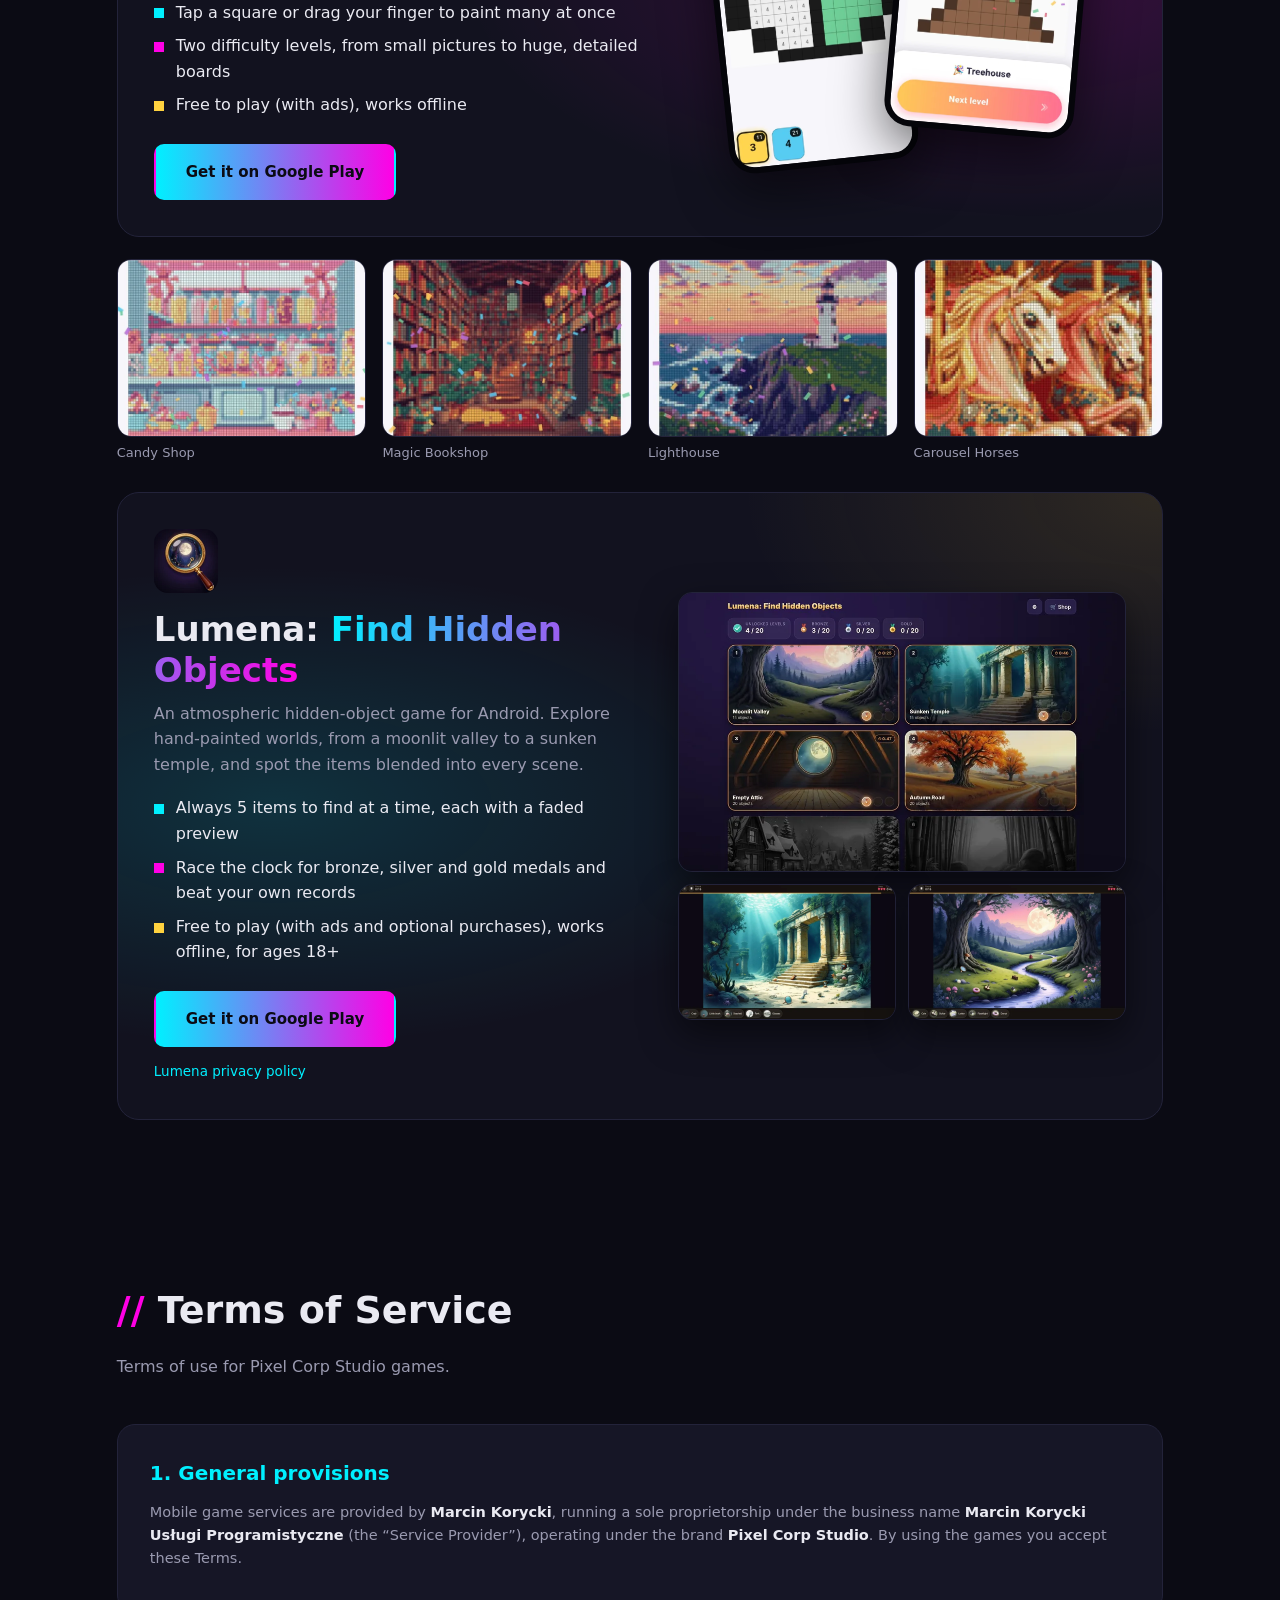
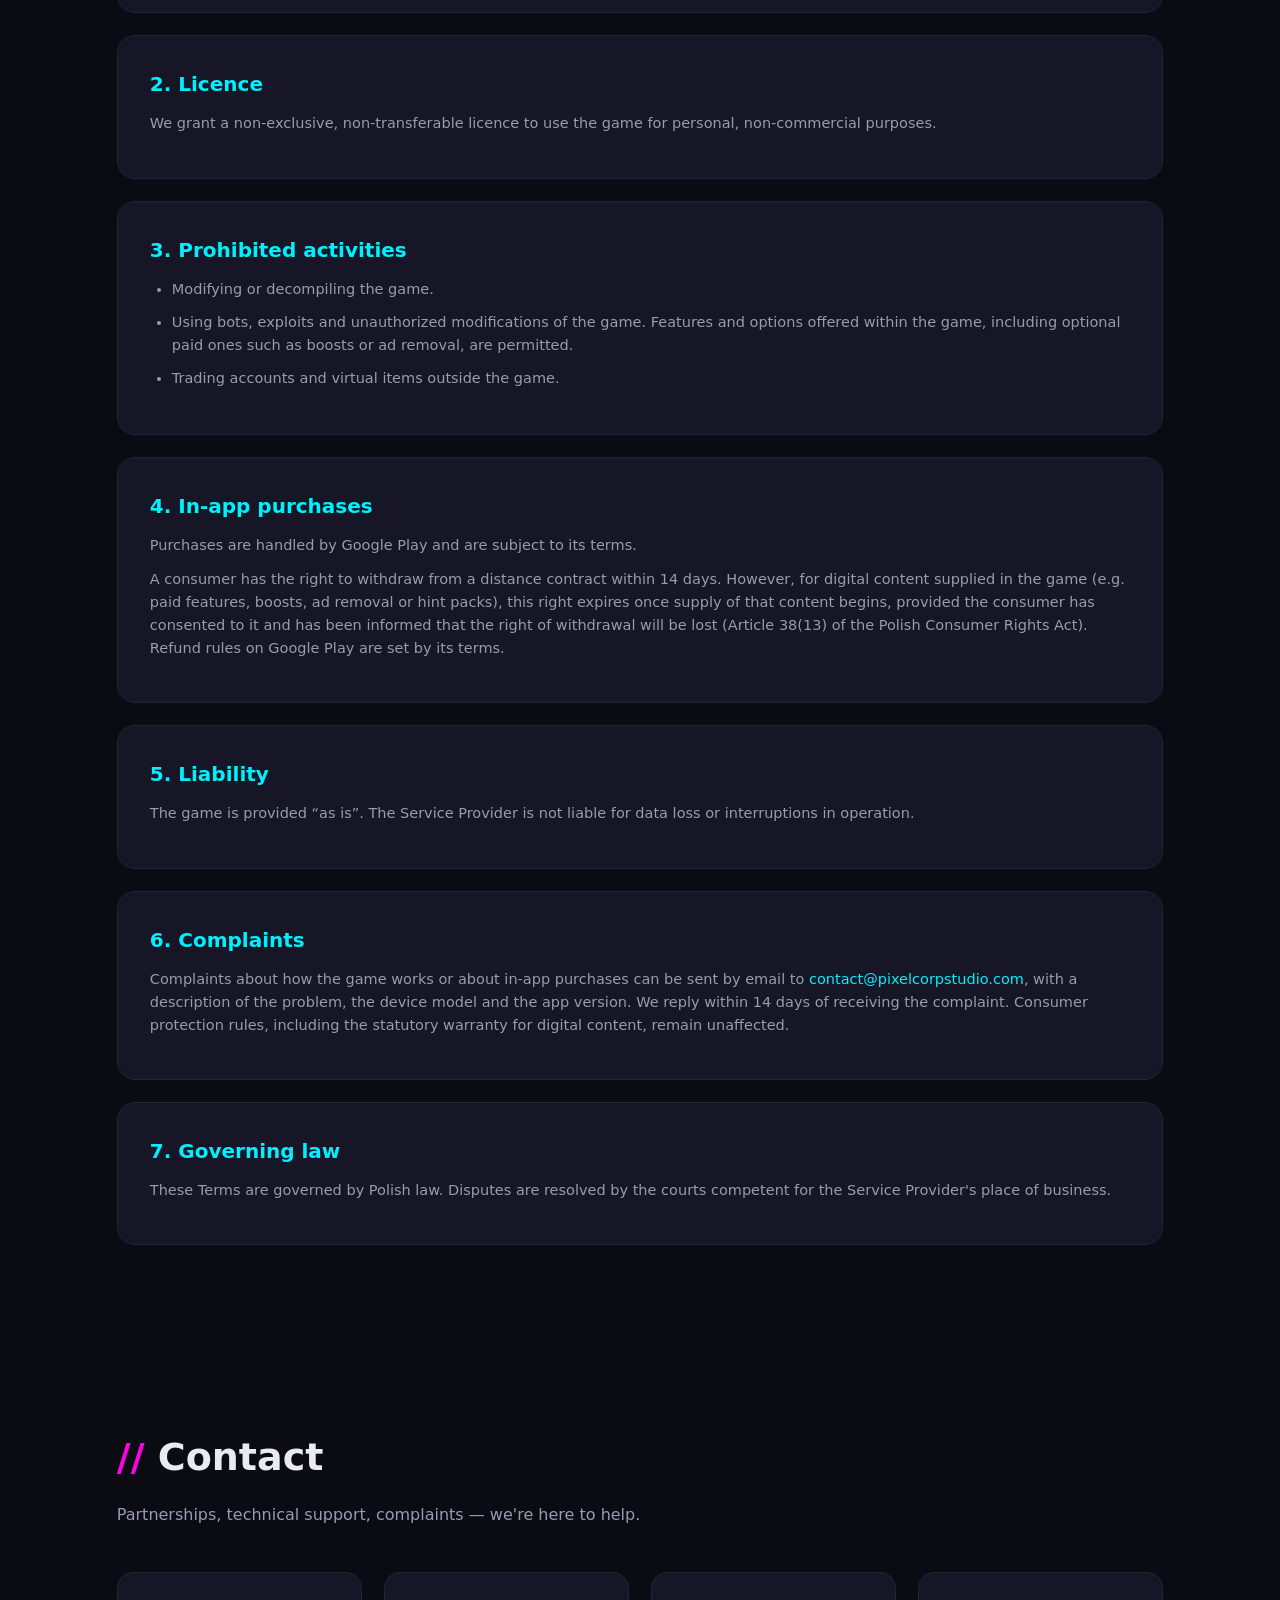
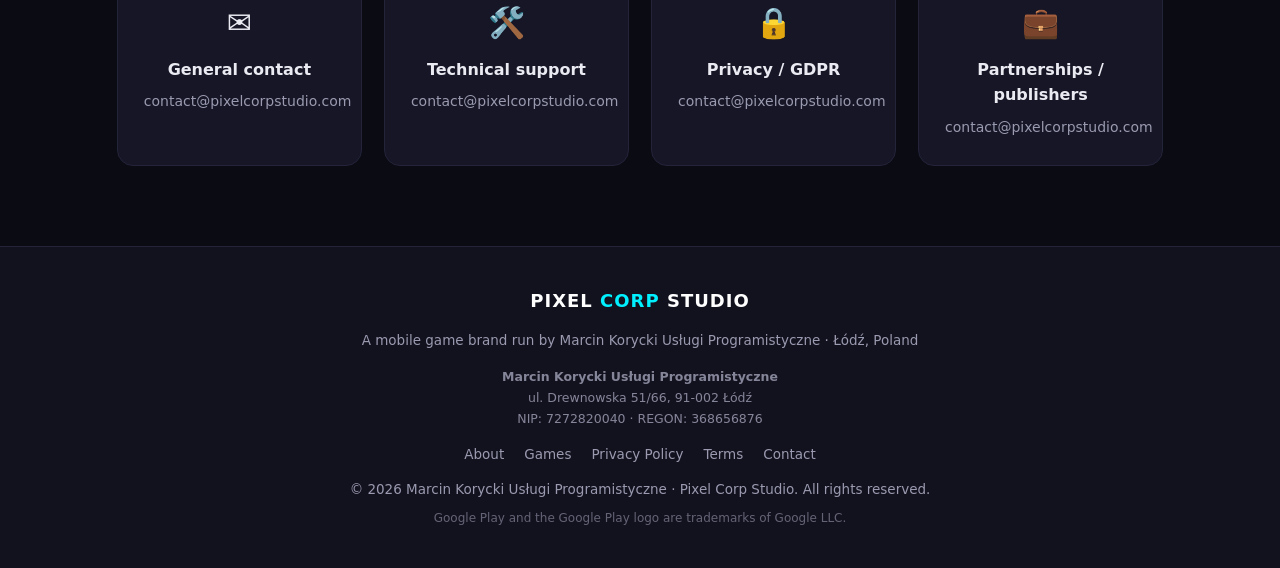
==== commit a1a88d70: "Strona: Lumena dostępna w Google Play — przycisk z linkiem zamiast etykiety „Wkrótce”, zaktualizowan" ====
--- a/index.html
+++ b/index.html
@@ -66,7 +66,7 @@
 
 <section id="games">
   <h2>Our games</h2>
-  <p class="lead">PixelDraw is available on Google Play. Our second game, Lumena, is coming soon.</p>
+  <p class="lead">Both of our games are available on Google Play.</p>
   <div class="feature">
     <div>
       <img class="ico" src="/img/icon.webp" alt="" width="64" height="64">
@@ -100,7 +100,7 @@
         <li>Race the clock for bronze, silver and gold medals and beat your own records</li>
         <li>Free to play (with ads and optional purchases), works offline, for ages 18+</li>
       </ul>
-      <span class="soon">Coming soon to Google Play</span>
+      <a href="https://play.google.com/store/apps/details?id=com.pixelcorpstudio.lumena" class="btn btn-primary" target="_blank" rel="noopener">Get it on Google Play</a>
       <p class="links2"><a href="/privacy/lumena/">Lumena privacy policy</a></p>
     </div>
     <div class="shots">
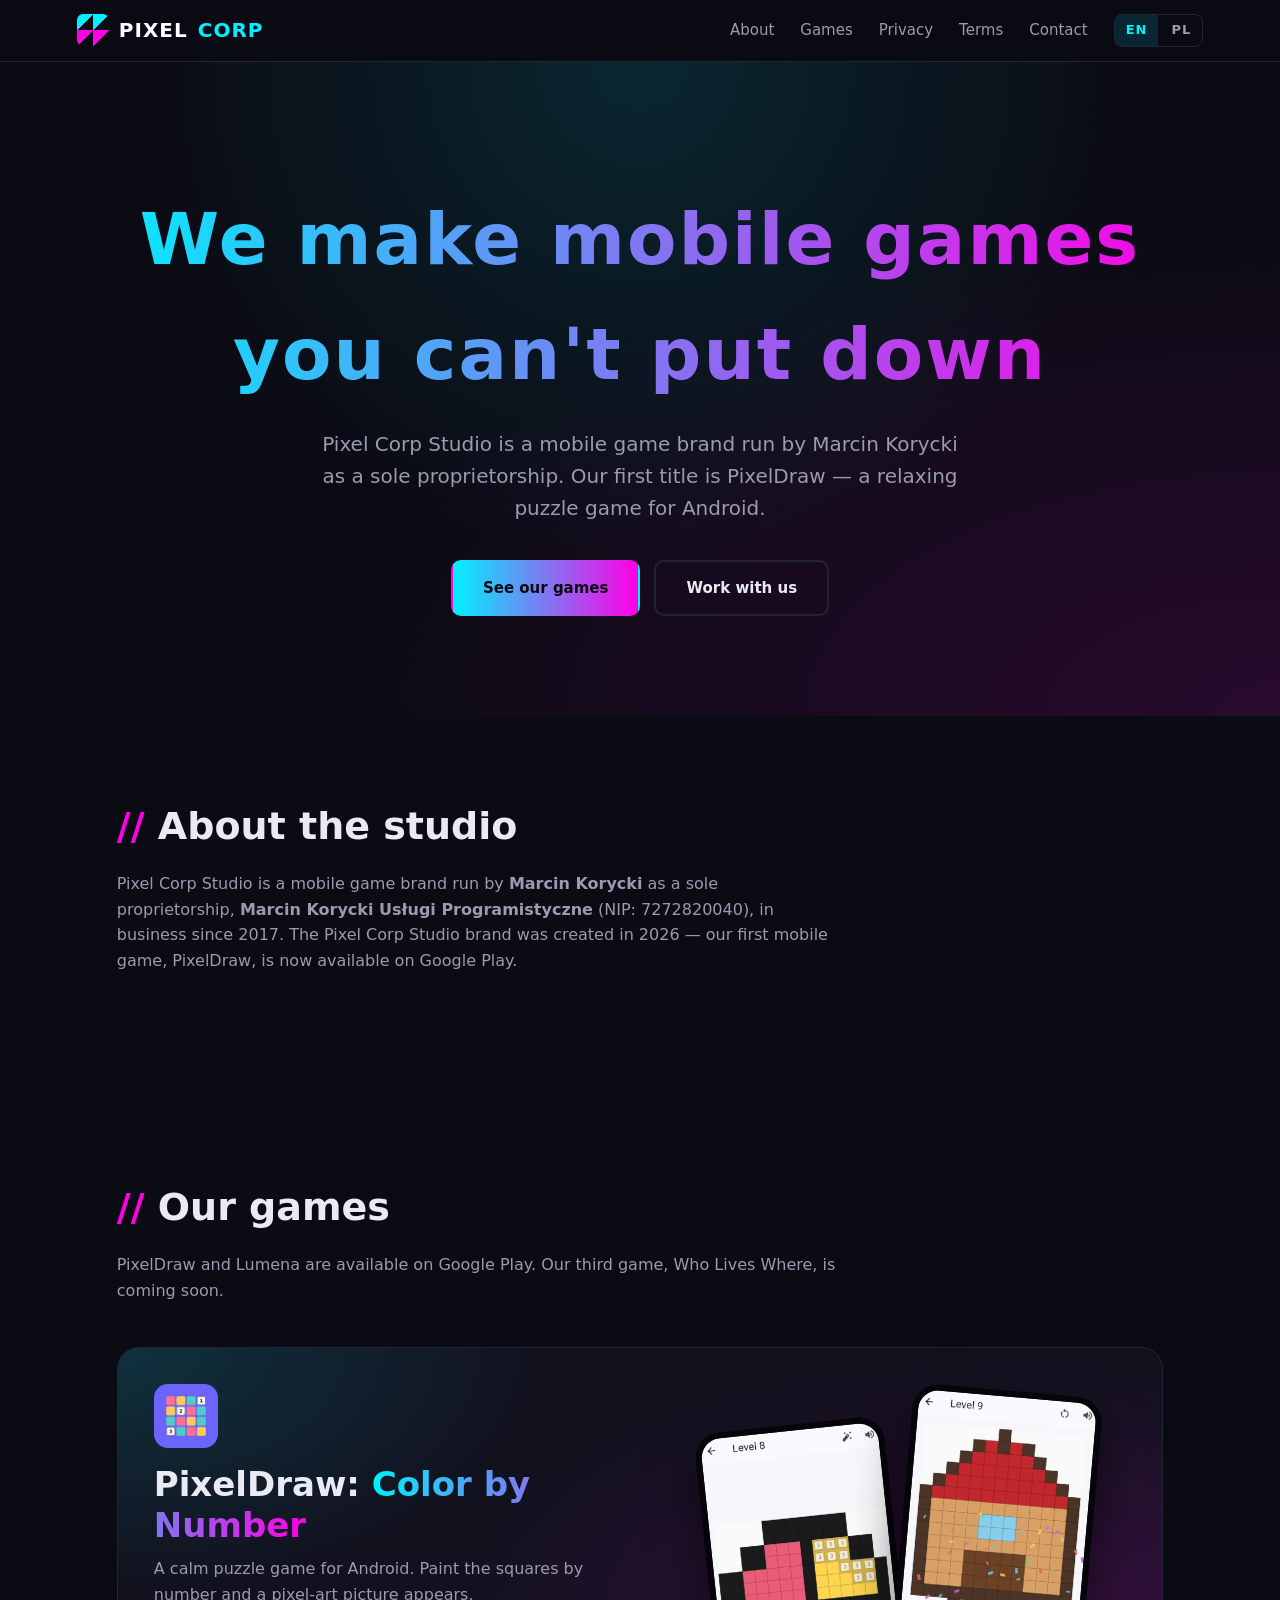
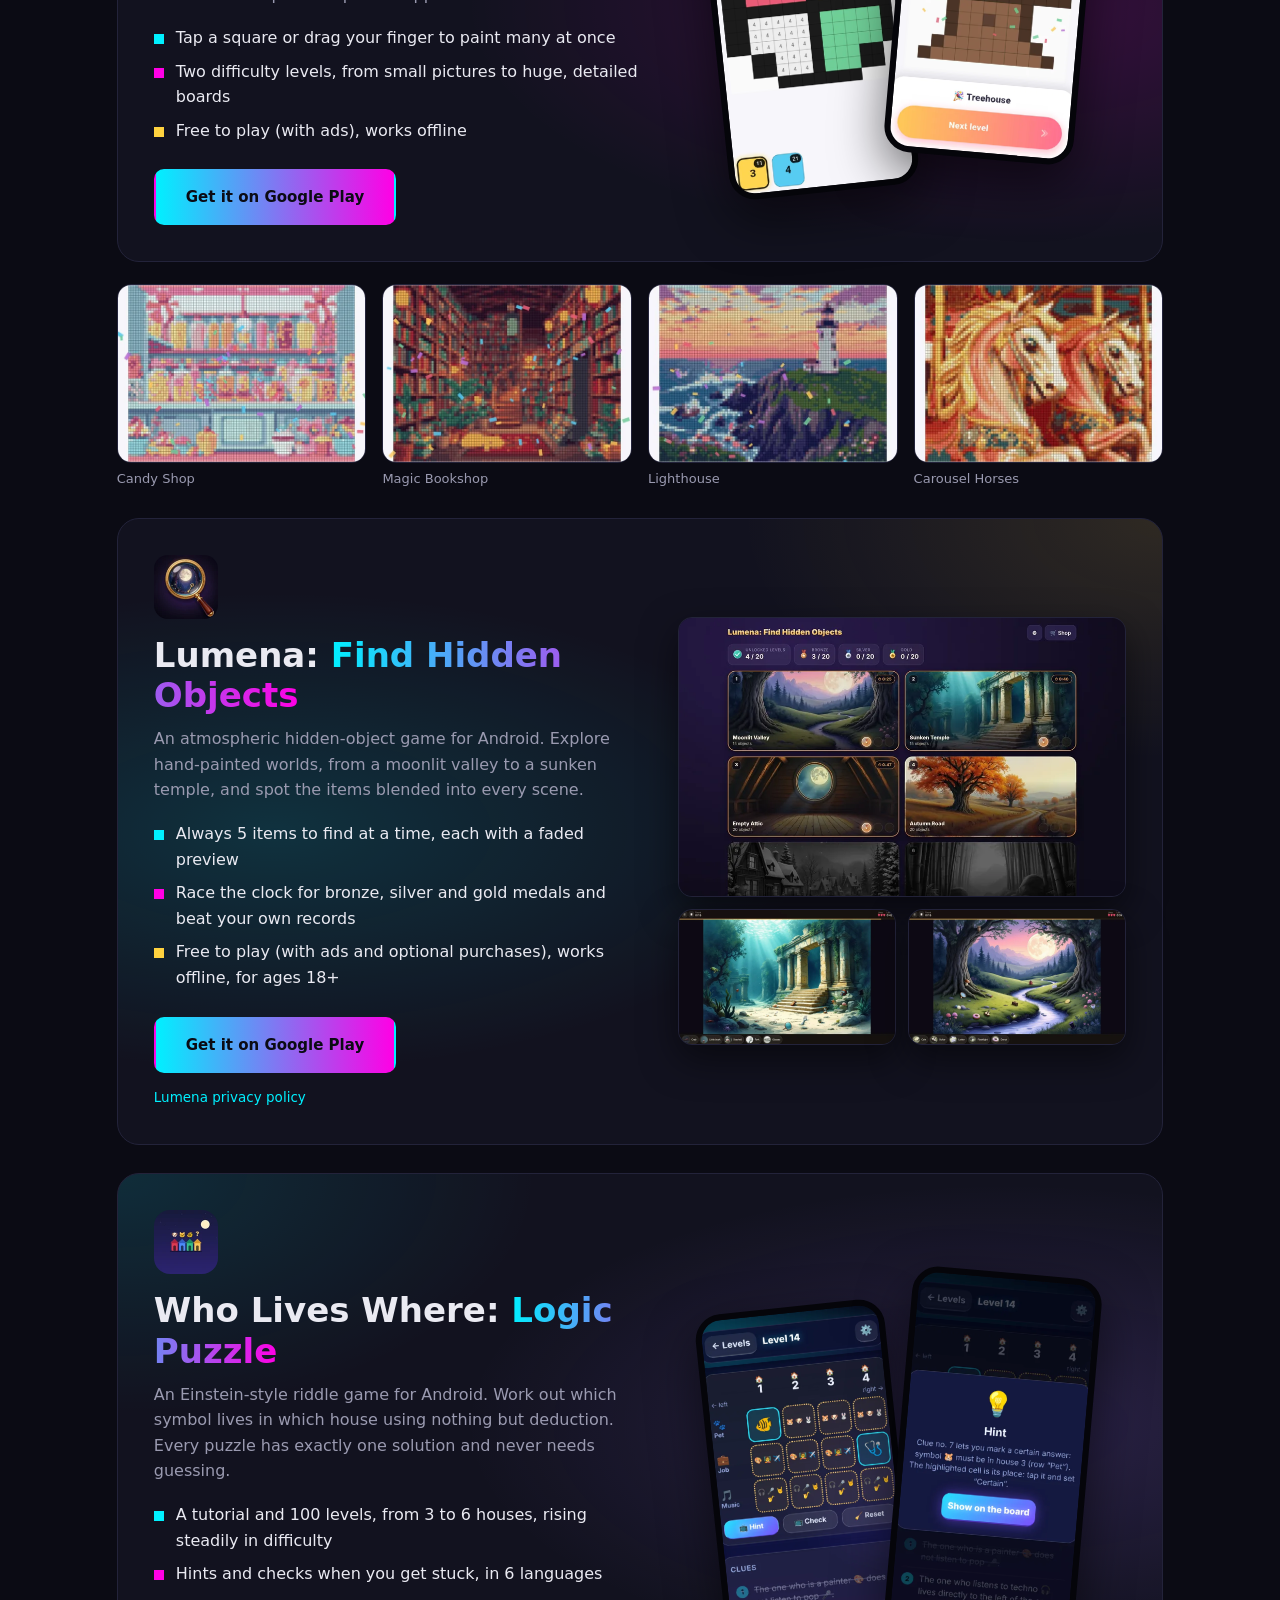
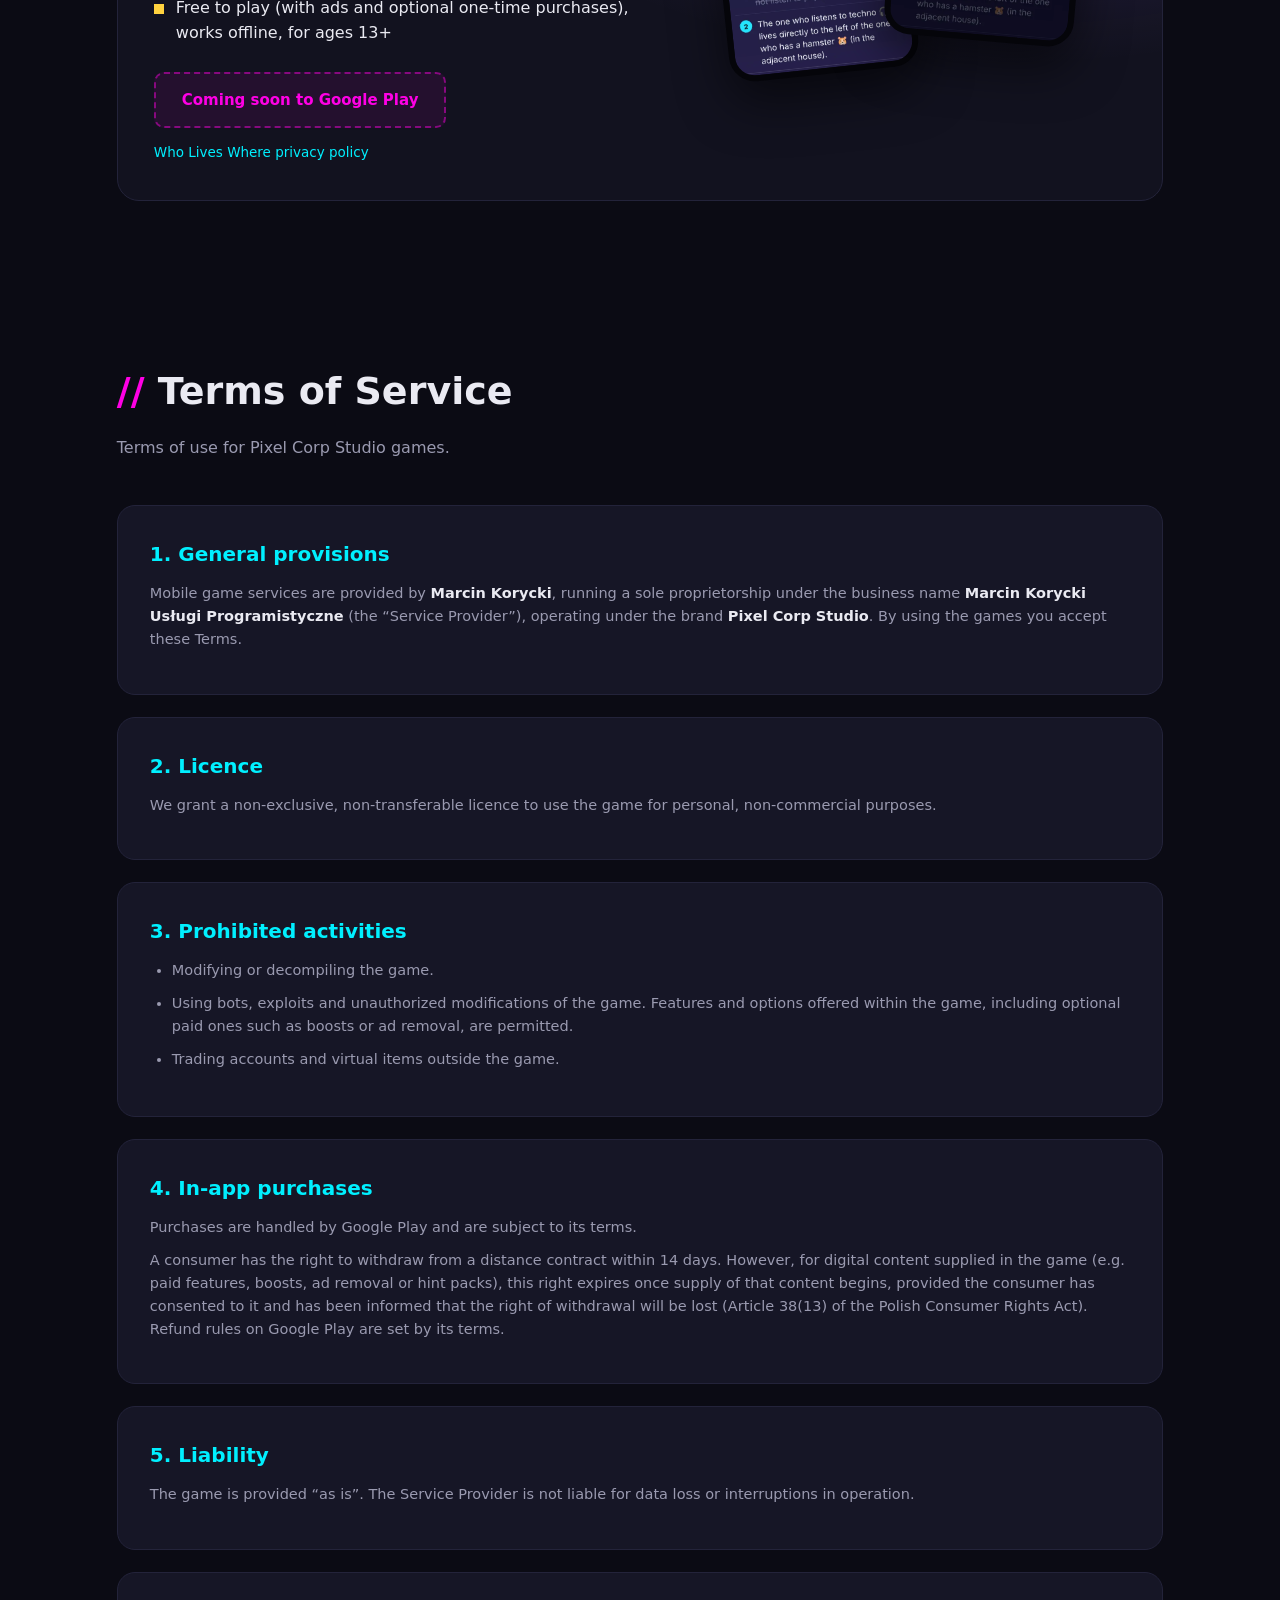
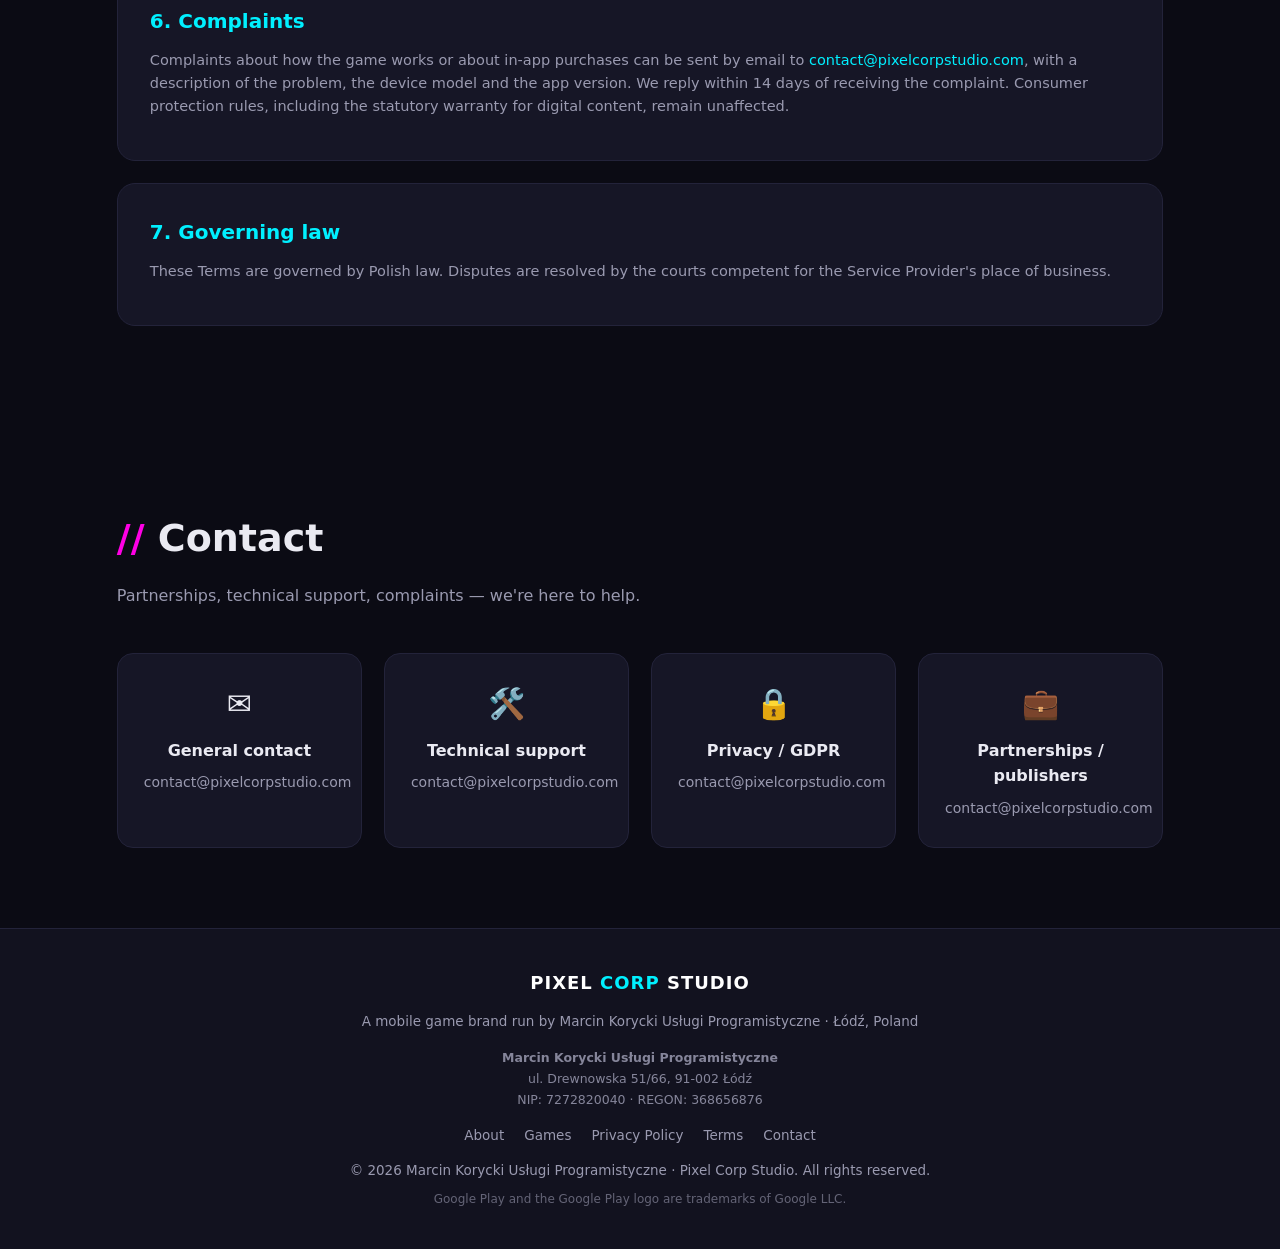
==== commit d6df3ce2: "Strona główna: karta gry Who Lives Where (EN i PL), wkrótce w Google Play Co-Authored-By: Claude Son" ====
--- a/index.html
+++ b/index.html
@@ -66,7 +66,7 @@
 
 <section id="games">
   <h2>Our games</h2>
-  <p class="lead">Both of our games are available on Google Play.</p>
+  <p class="lead">PixelDraw and Lumena are available on Google Play. Our third game, Who Lives Where, is coming soon.</p>
   <div class="feature">
     <div>
       <img class="ico" src="/img/icon.webp" alt="" width="64" height="64">
@@ -111,6 +111,24 @@
       </div>
     </div>
   </div>
+  <div class="feature wlw">
+    <div>
+      <img class="ico" src="/img/wlw-icon.webp" alt="" width="64" height="64">
+      <h3>Who Lives Where: <span class="grad">Logic Puzzle</span></h3>
+      <p class="desc">An Einstein-style riddle game for Android. Work out which symbol lives in which house using nothing but deduction. Every puzzle has exactly one solution and never needs guessing.</p>
+      <ul>
+        <li>A tutorial and 100 levels, from 3 to 6 houses, rising steadily in difficulty</li>
+        <li>Hints and checks when you get stuck, in 6 languages</li>
+        <li>Free to play (with ads and optional one-time purchases), works offline, for ages 13+</li>
+      </ul>
+      <span class="soon">Coming soon to Google Play</span>
+      <p class="links2"><a href="/privacy/who-lives-where/">Who Lives Where privacy policy</a></p>
+    </div>
+    <div class="phones">
+      <div class="phone a"><img src="/img/wlw-en-plansza.webp" alt="A Who Lives Where puzzle board with clues" width="540" height="1050" loading="lazy"></div>
+      <div class="phone b"><img src="/img/wlw-en-podpowiedz.webp" alt="A hint in Who Lives Where" width="540" height="1050" loading="lazy"></div>
+    </div>
+  </div>
 </section>
 
 <section id="terms">
--- a/style.css
+++ b/style.css
@@ -108,6 +108,9 @@
   .feature.lumena{background:radial-gradient(900px 400px at 15% 50%,rgba(0,240,255,.14),transparent 60%),radial-gradient(700px 400px at 100% 0%,rgba(255,210,63,.12),transparent 60%),var(--bg2);margin-top:28px}
   .feature.lumena .ico{background:#05050A}
   .soon{display:inline-block;padding:14px 26px;border-radius:10px;font-weight:700;font-size:15px;border:2px dashed rgba(255,0,229,.45);color:var(--magenta);background:rgba(255,0,229,.08)}
+  .feature.wlw{background:radial-gradient(900px 400px at 85% 40%,rgba(154,107,255,.18),transparent 60%),radial-gradient(700px 400px at 0% 0%,rgba(0,240,255,.12),transparent 60%),var(--bg2);margin-top:28px}
+  .feature.wlw .ico{background:#0B0814;border-radius:16px}
+  .feature.wlw .links2{margin-top:14px;font-size:13.5px}
   .feature.lumena .links2{margin-top:14px;font-size:13.5px}
   .shots{display:grid;gap:12px}
   .shots img{width:100%;height:auto;aspect-ratio:8/5;object-fit:cover;border-radius:14px;border:1px solid var(--border);display:block;box-shadow:0 14px 36px rgba(0,0,0,.5)}
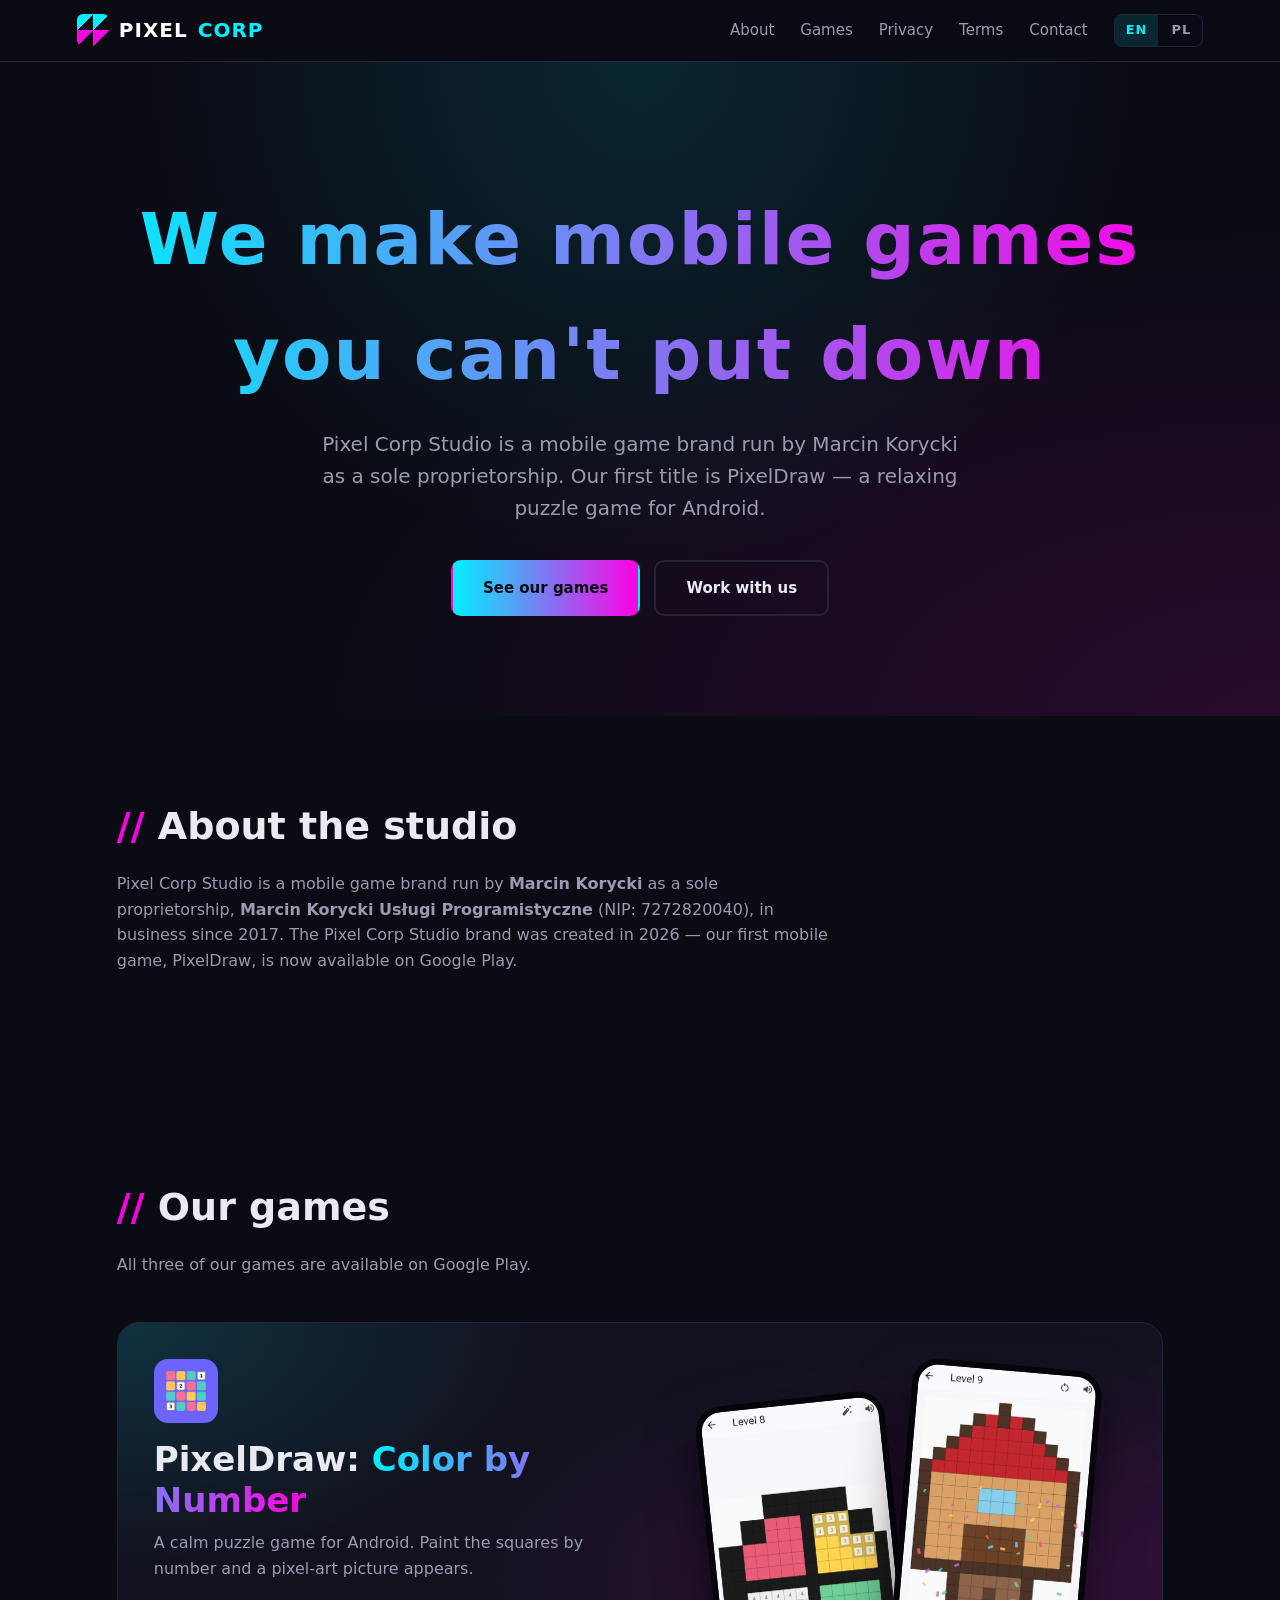
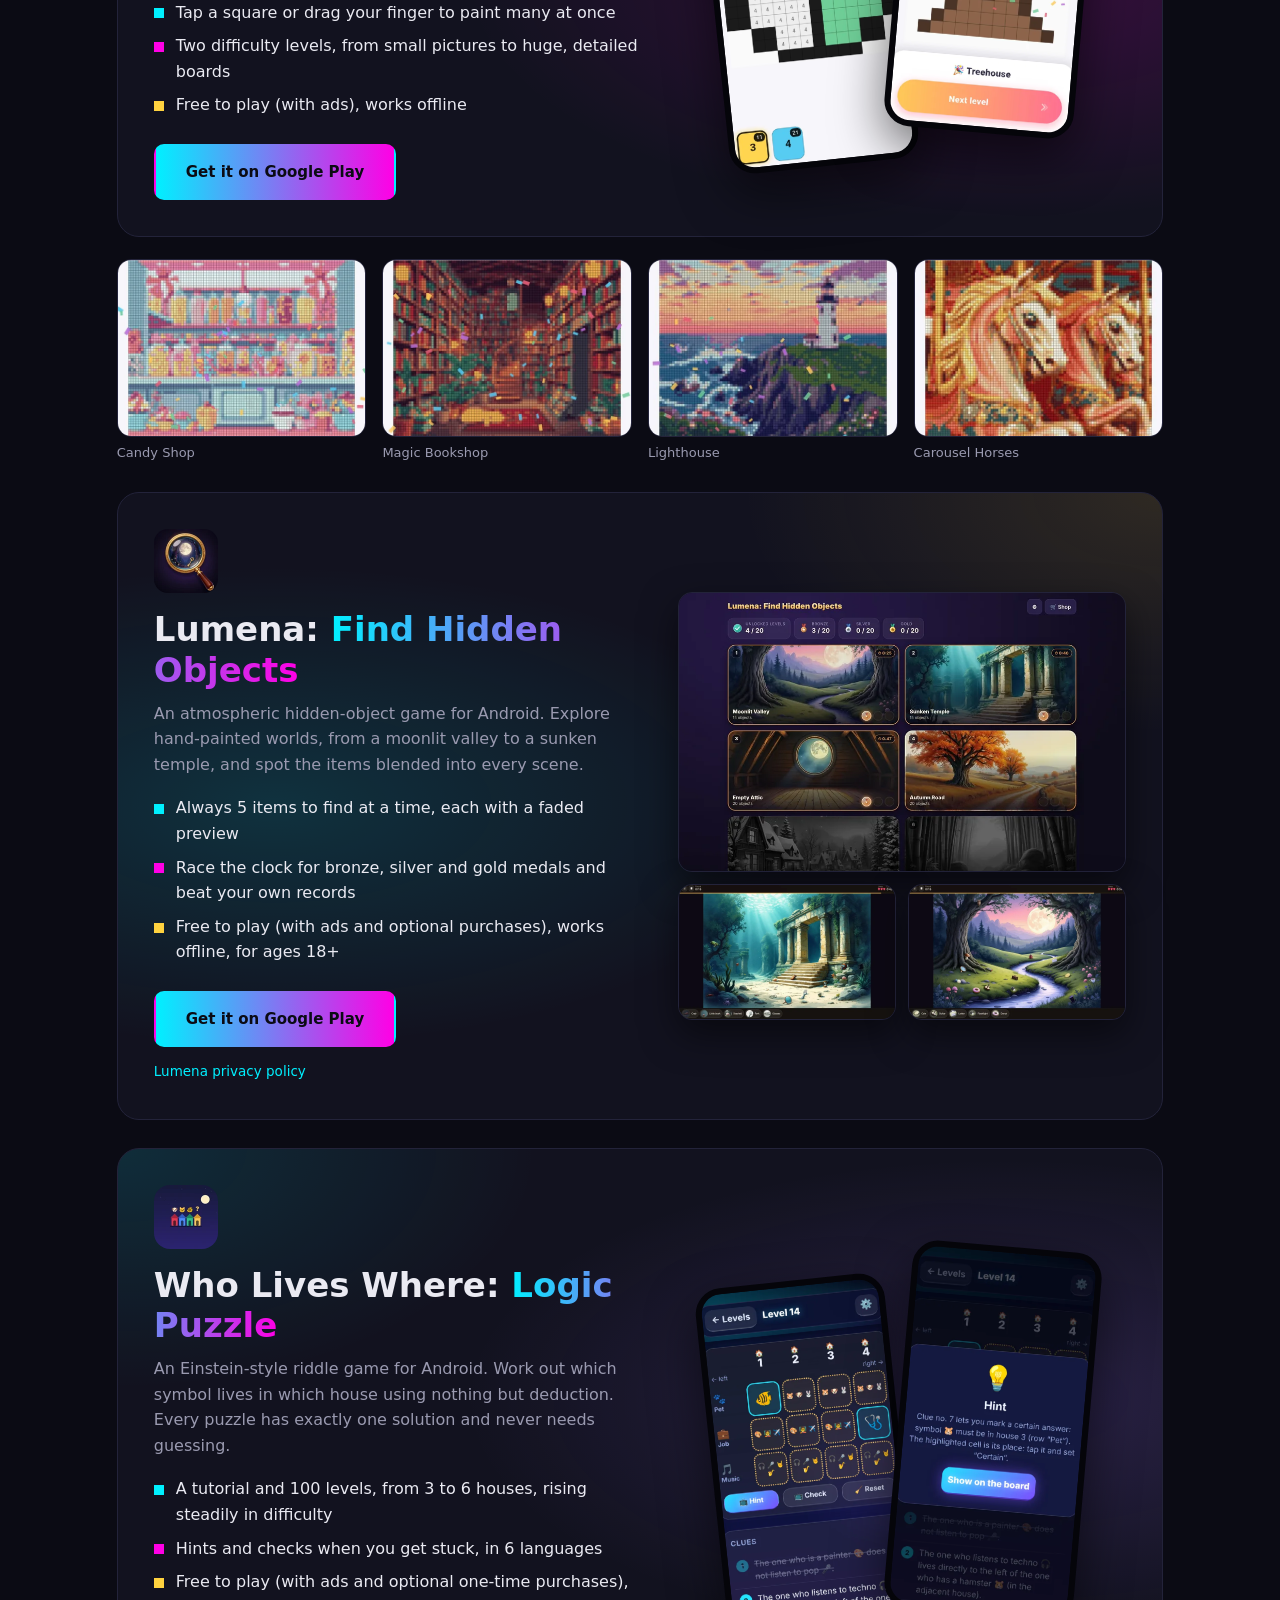
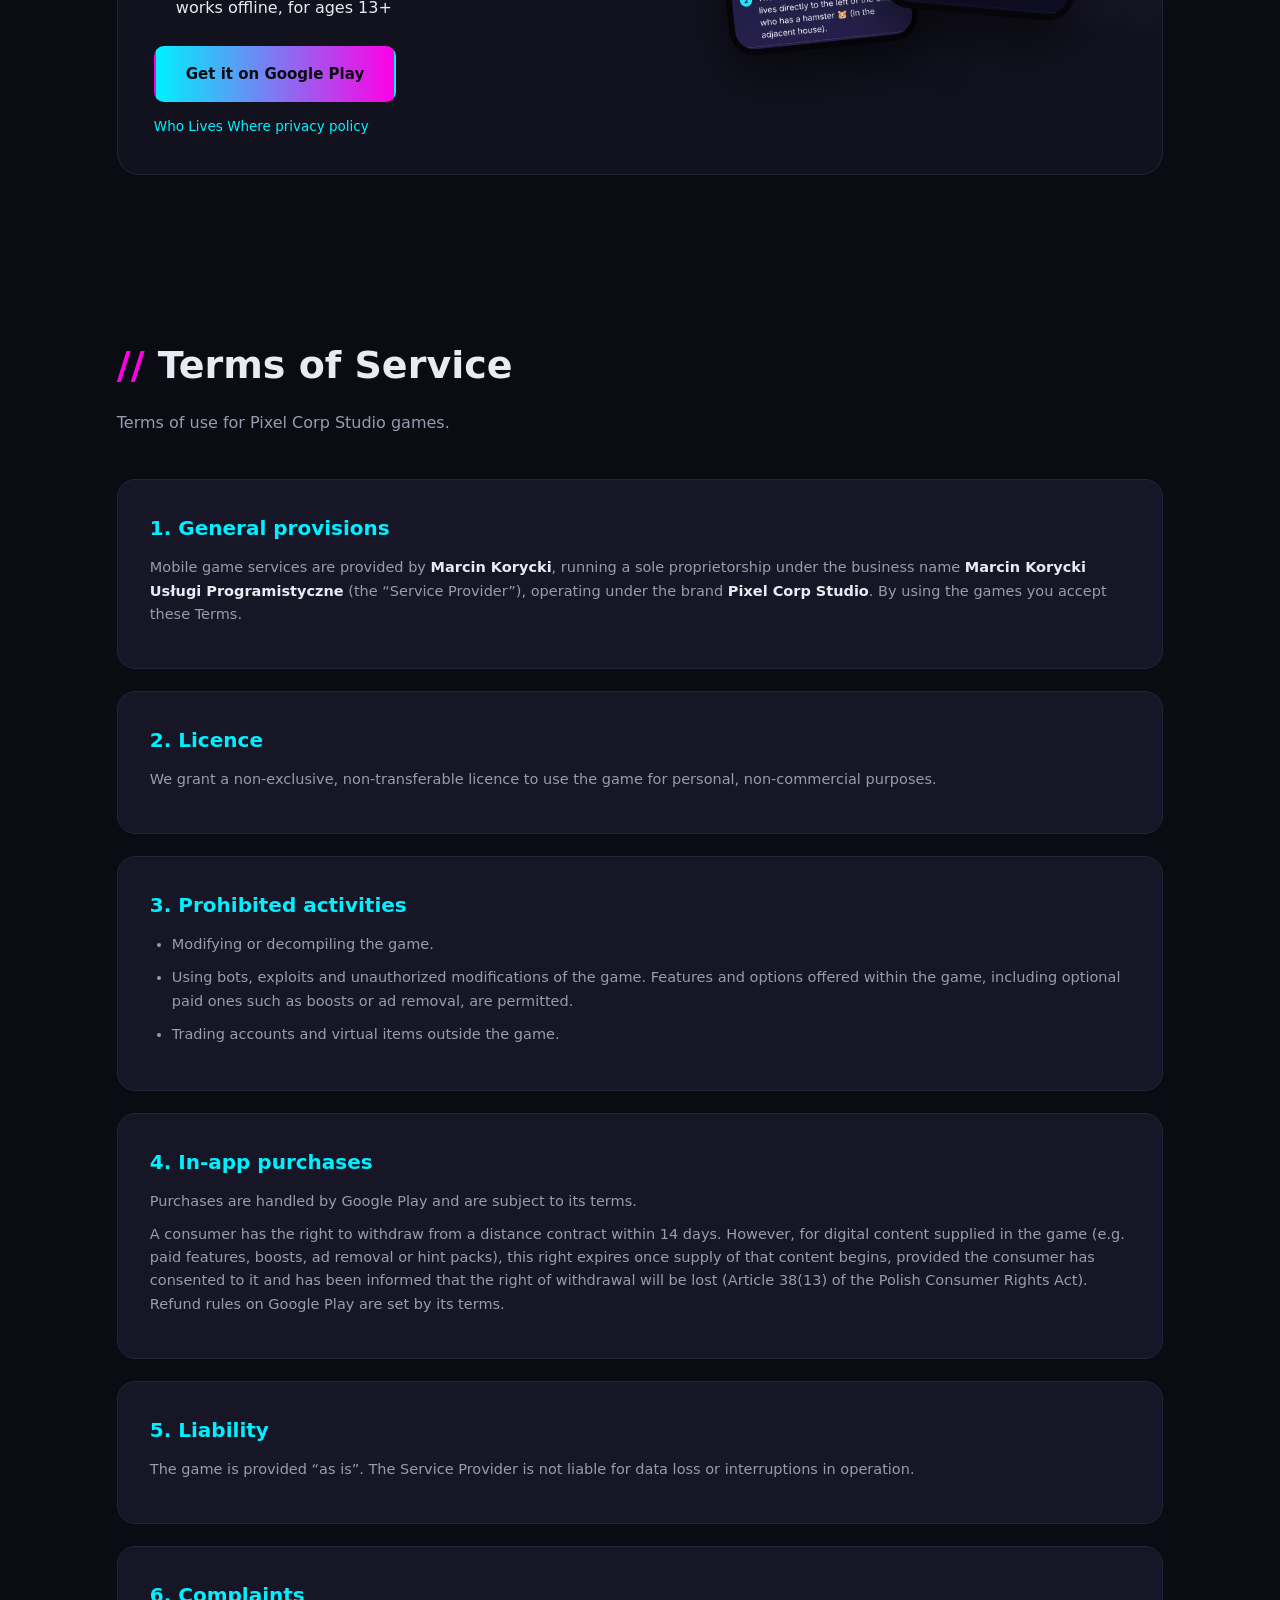
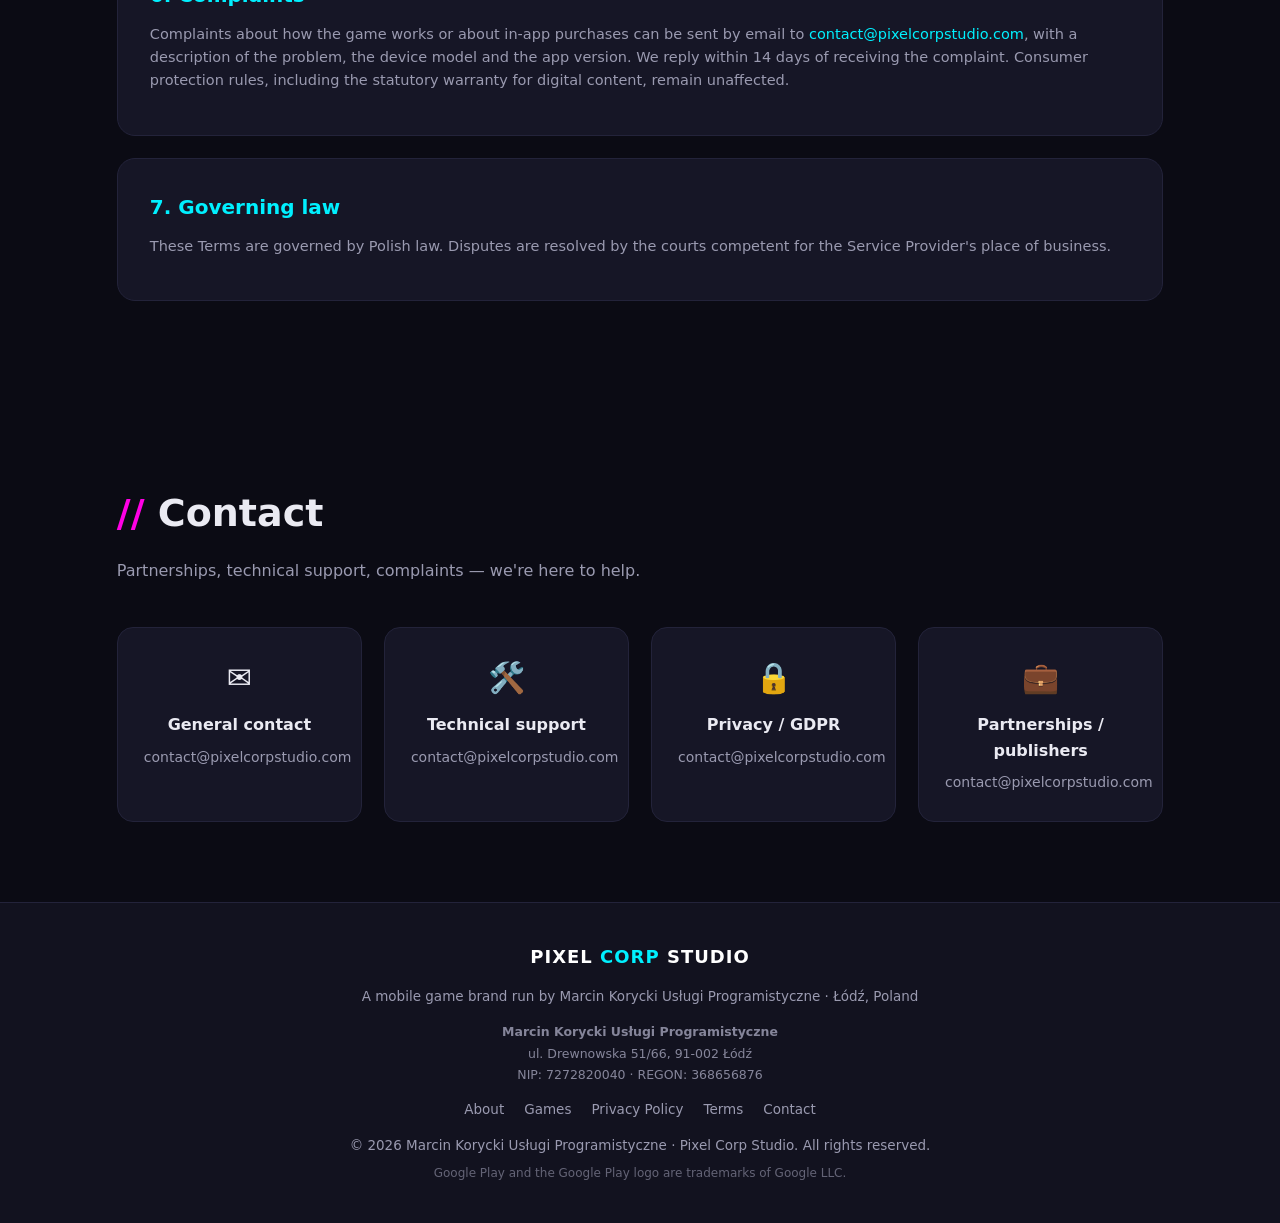
==== commit 47203ffa: "Strona główna: Who Lives Where dostępna w Google Play, przycisk z linkiem Co-Authored-By: Claude Son" ====
--- a/index.html
+++ b/index.html
@@ -66,7 +66,7 @@
 
 <section id="games">
   <h2>Our games</h2>
-  <p class="lead">PixelDraw and Lumena are available on Google Play. Our third game, Who Lives Where, is coming soon.</p>
+  <p class="lead">All three of our games are available on Google Play.</p>
   <div class="feature">
     <div>
       <img class="ico" src="/img/icon.webp" alt="" width="64" height="64">
@@ -121,7 +121,7 @@
         <li>Hints and checks when you get stuck, in 6 languages</li>
         <li>Free to play (with ads and optional one-time purchases), works offline, for ages 13+</li>
       </ul>
-      <span class="soon">Coming soon to Google Play</span>
+      <a href="https://play.google.com/store/apps/details?id=com.pixelcorpstudio.wholiveswhere" class="btn btn-primary" target="_blank" rel="noopener">Get it on Google Play</a>
       <p class="links2"><a href="/privacy/who-lives-where/">Who Lives Where privacy policy</a></p>
     </div>
     <div class="phones">
